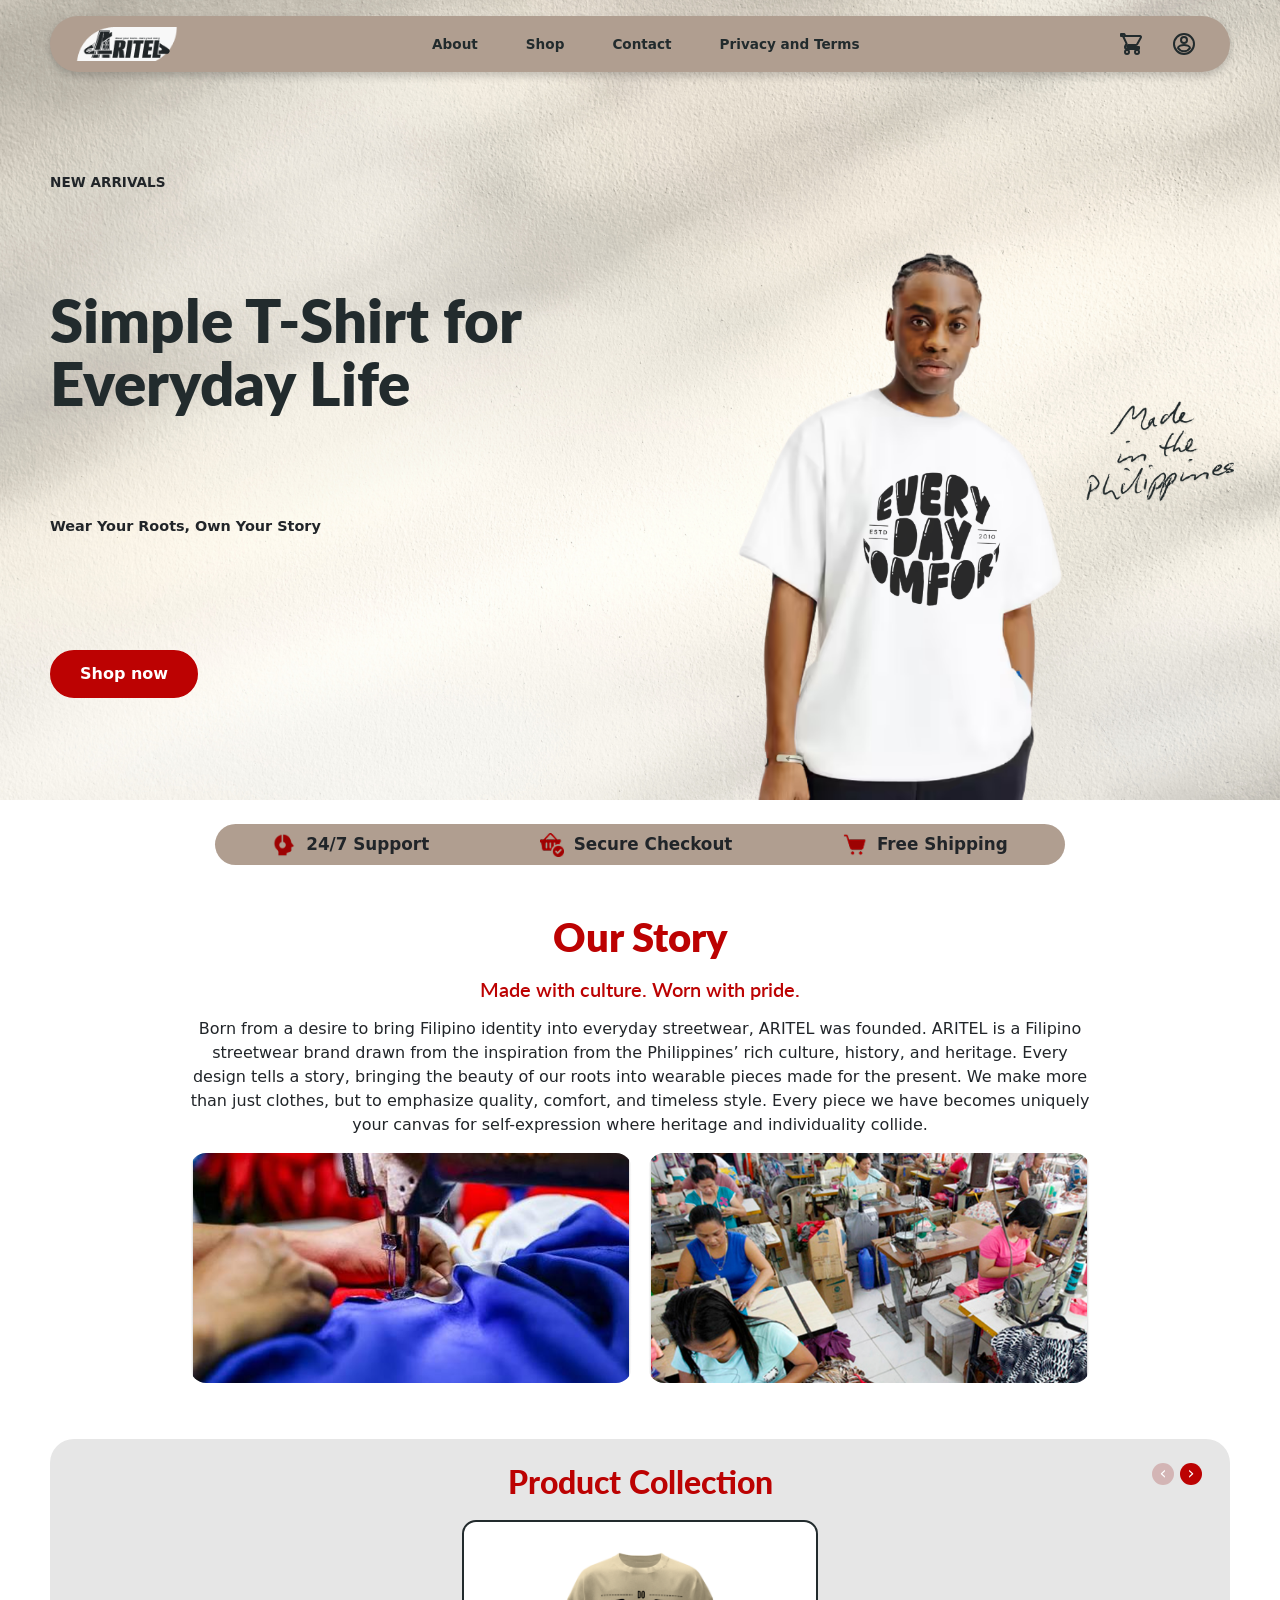
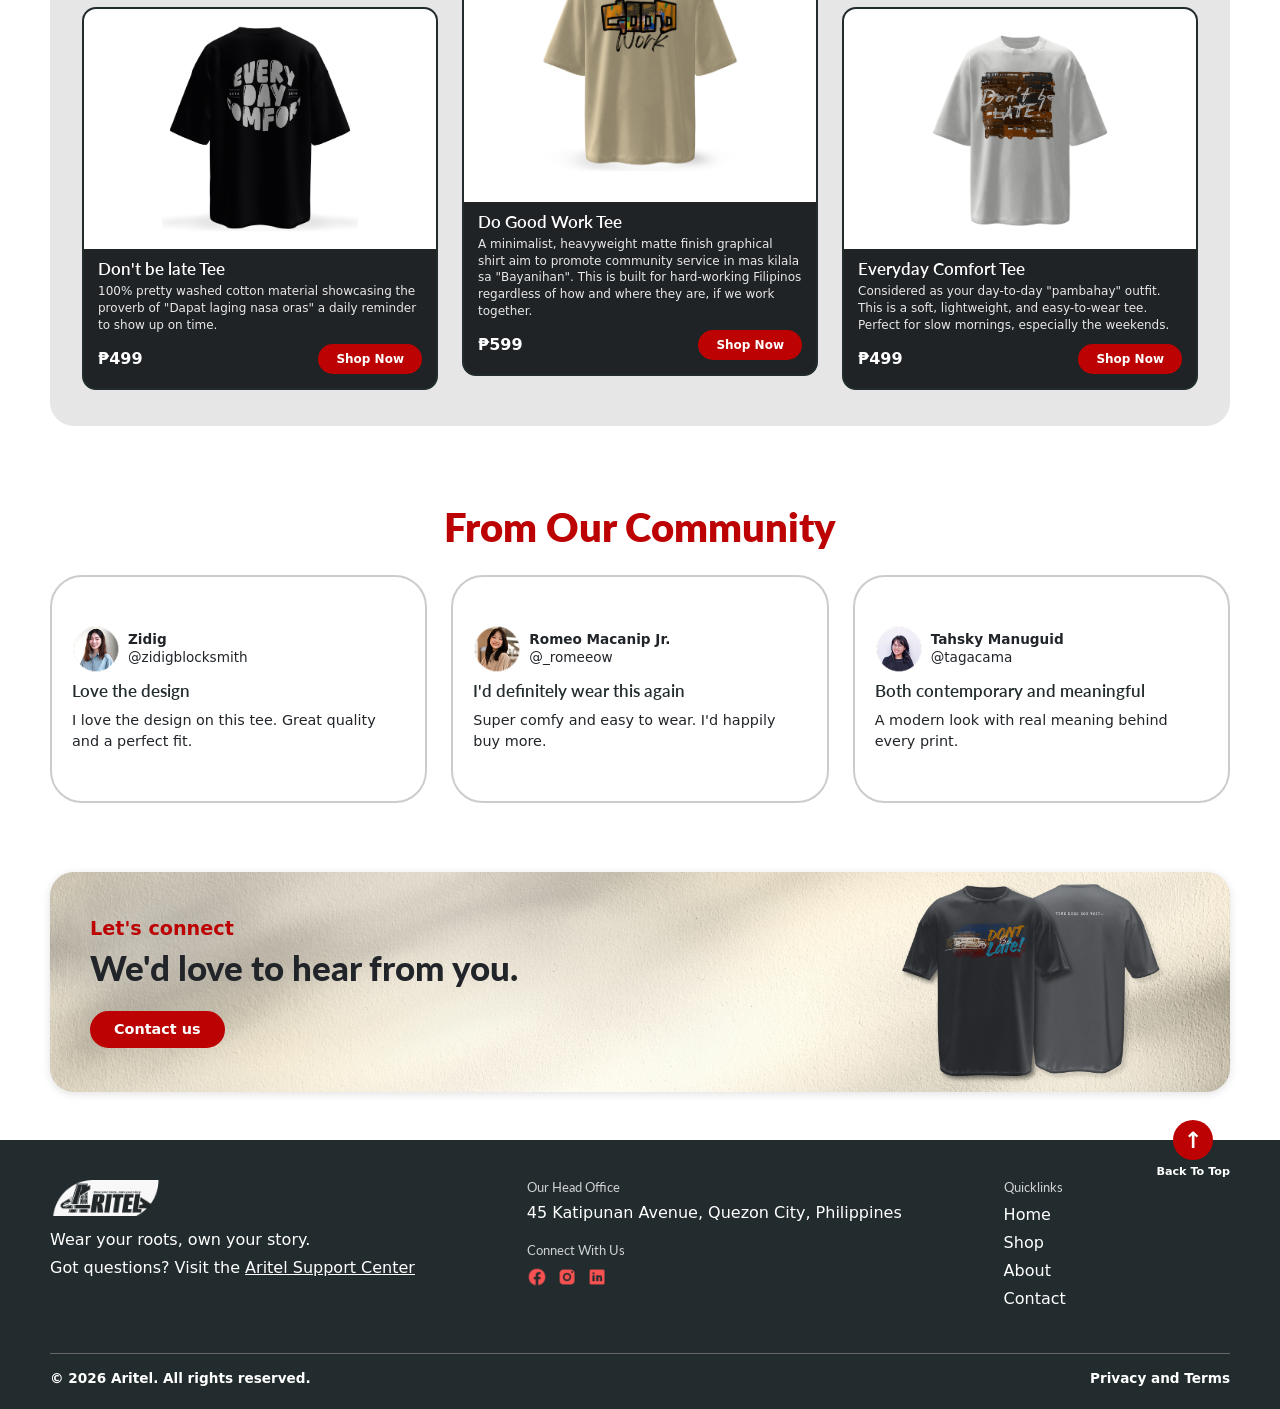
==== index.html @ 047c47d0 "Updated Contact Us" ====
<!DOCTYPE html>
<html lang="en">
<head>
  <meta charset="UTF-8">
  <meta name="viewport" content="width=device-width, initial-scale=1">
  <title>ARITEL | Simple T-Shirts for Everyday Life</title>
    <link href="https://cdn.jsdelivr.net/npm/bootstrap@5.3.9/dist/css/bootstrap.min.css" rel="stylesheet" integrity="sha384-yEPZ7jP9S0QKiUQ0m3jjsO4ProIW7wvR9gXkI7JOGa2XVsw53Yke2bsdkBbjmmiX" crossorigin="anonymous">
    <link rel="stylesheet" href="css/styles.css">

</head>
<body id="top">

  <!-- HEADER / NAVIGATION -->
  <header class="site-header">
  <nav class="main-nav" aria-label="Main navigation">
    <a class="logo" href="index.html"><img src="images/home/logo.png" alt="ARITEL home"></a>
    <ul class="nav-links">
      <li><a href="#story">About</a></li>
      <li><a href="#products">Shop</a></li>
      <li><a href="contact-us.html">Contact</a></li>
      <li><a href="privacy.html">Privacy and Terms</a></li>
    </ul>
    <ul class="nav-icons">
      <li>
        <a href="#products" aria-label="Shop our t-shirts">
          <svg viewBox="0 0 24 24" aria-hidden="true"><path d="M7 18c-1.1 0-1.99.9-1.99 2S5.9 22 7 22s2-.9 2-2-.9-2-2-2zM1 2v2h2l3.6 7.59-1.35 2.45c-.16.28-.25.61-.25.96 0 1.1.9 2 2 2h12v-2H7.42c-.14 0-.25-.11-.25-.25l.03-.12.9-1.63h7.45c.75 0 1.41-.41 1.75-1.03l3.58-6.49A1 1 0 0 0 20 4H5.21l-.94-2H1zm16 16c-1.1 0-1.99.9-1.99 2s.89 2 1.99 2 2-.9 2-2-.9-2-2-2z"/></svg>
        </a>
      </li>
      <li>
        <a href="contact.html" aria-label="Contact us">
          <svg viewBox="0 0 24 24" aria-hidden="true"><path d="M12 2C6.48 2 2 6.48 2 12s4.48 10 10 10 10-4.48 10-10S17.52 2 12 2zm0 3c1.66 0 3 1.34 3 3s-1.34 3-3 3-3-1.34-3-3 1.34-3 3-3zm0 14.2c-2.5 0-4.71-1.28-6-3.22.03-1.99 4-3.08 6-3.08 1.99 0 5.97 1.09 6 3.08-1.29 1.94-3.5 3.22-6 3.22z"/></svg>
        </a>
      </li>
    </ul>
  </nav>
</header>

  <main>

<!-- HERO -->
    
    <section class="hero">
      <p class="eyebrow">New arrivals</p>
      <h1>Simple T-Shirt for Everyday Life</h1>
      <p class="tagline"><strong>Wear Your Roots, Own Your Story</strong></p>
      <a class="btn btn-pill" href="#products">Shop now</a>
    </section>

    <!-- FEATURES BAR -->
<section class="promises" aria-label="Store promises">
  <ul>
    <li><img src="images/home/customer-support.png" alt="" width="24" height="24">24/7 Support</li>
    <li><img src="images/home/full-shopping-basket.png" alt="" width="24" height="24">Secure Checkout</li>
    <li><img src="images/home/shopping-cart.png" alt="" width="24" height="24">Free Shipping</li>
  </ul>
</section>

    <!-- OUR STORY -->

    <section class="story" id="story">
      <h2>Our Story</h2>
      <h3>Made with culture. Worn with pride.</h3>
      <p>
        Born from a desire to bring Filipino identity into everyday streetwear, ARITEL was founded.
        ARITEL is a Filipino streetwear brand drawn from the inspiration from the Philippines’ rich culture, history, and heritage. 
        Every design tells a story, bringing the beauty of our roots into wearable pieces made for the present.  
        We make more than just clothes, but to emphasize quality, comfort, and timeless style. 
        Every piece we have becomes uniquely your canvas for self-expression where heritage and individuality collide.
      </p>
      <img class="story-img" src="images/home/mananahi (1).png" alt="Sewing a shirt">
      <img class="story-img" src="images/home/mananahi (2).png" alt="Workers in the workshop">
    </section>

    <!-- PRODUCT COLLECTION -->

<section class="products" id="products">
  <h2>Product Collection</h2>
  <p class="arrows" aria-hidden="true"><span>&#8249;</span><span>&#8250;</span></p>

  <div class="product-track"> 

  <article class="product-card">
    <img src="images/second-product/product-2w.png" alt="Don't Be Late Tee">
    <h3>Don't be late Tee</h3>
    <p>100% pretty washed cotton material showcasing the proverb of "Dapat laging nasa oras" a daily reminder to show up on time.</p>
    <p class="price">₱499</p>
    <a class="btn" href="second-product.html">Shop Now<span class="visually-hidden"> Don't Be Late Tee</span></a>
  </article>

  <article class="product-card">
    <img src="images/third-product/product-3w.png" alt="Do Good Work Tee">
    <h3>Do Good Work Tee</h3>
    <p>A minimalist, heavyweight matte finish graphical shirt aim to promote community service in mas kilala sa "Bayanihan". This is built for hard-working Filipinos regardless of how and where they are, if we work together.</p>
    <p class="price">₱599</p>
    <a class="btn" href="third-product.html">Shop Now<span class="visually-hidden"> Do Good Work Tee</span></a>
  </article>

  <article class="product-card">
    <img src="images/first-product/product-1w.png" alt="Everyday Comfort Tee">
    <h3>Everyday Comfort Tee</h3>
    <p>Considered as your day-to-day "pambahay" outfit. This is a soft, lightweight, and easy-to-wear tee. Perfect for slow mornings, especially the weekends.</p>
    <p class="price">₱499</p>
    <a class="btn" href="first-product.html">Shop Now<span class="visually-hidden"> Everyday Comfort Tee</span></a>
  </article>
</section>

    <!-- COMMUNITY -->
    <section class="community">
      <h2>From Our Community</h2>

      <figure class="review">
        <figcaption>
            <img src="images/home/review-zidig.png" alt="Profile photo of Zidig" width="48" height="48">
            <span><strong>Zidig</strong><br>@zidigblocksmith</span>
        </figcaption>
        <h3>Love the design</h3>    
        <blockquote>I love the design on this tee. Great quality and a perfect fit.</blockquote>
    </figure>

      <figure class="review">
        <figcaption>
         <img src="images/home/review-romeo.png" alt="Profile photo of Romeo Macanip Jr." width="48" height="48">
      <span><strong>Romeo Macanip Jr.</strong><br>@_romeeow</span>
    </figcaption>
    <h3>I'd definitely wear this again</h3>
    <blockquote>Super comfy and easy to wear. I'd happily buy more.</blockquote>
  </figure>

      <figure class="review">
        <figcaption>
        <img src="images/home/review-tahsky.png" alt="Profile photo of Tahsky Manuguid" width="48" height="48">
      <span><strong>Tahsky Manuguid</strong><br>@tagacama</span>
    </figcaption>
    <h3>Both contemporary and meaningful</h3>
    <blockquote>A modern look with real meaning behind every print.</blockquote>
  </figure>
</section>

    <!-- LET'S CONNECT -->
    <section class="connect">
    <p class="eyebrow">Let's connect</p>
    <h2>We'd love to hear from you.</h2>
    <a class="btn" href="contact.html">Contact us</a>
    </section>

  </main>

  
  <!-- FOOTER -->
<footer class="site-footer">
  <a class="back-to-top" href="#top">
    <span class="arrow" aria-hidden="true">&#8593;</span>
    <span>Back To Top</span>
  </a>

  <div class="footer-brand">
    <a href="index.html"><img src="images/home/logo.png" alt="ARITEL home" height="36"></a>
    <p>Wear your roots, own your story.</p>
    <p>Got questions? Visit the <a href="contact.html">Aritel Support Center</a></p>
  </div>

  <div class="footer-info">
    <h2>Our Head Office</h2>
    <address>45 Katipunan Avenue, Quezon City, Philippines</address>

    <h2>Connect With Us</h2>
    <ul class="social">
      <li><a href="https://www.facebook.com/"><img src="images/home/icon-facebook.png" alt="Aritel on Facebook" width="20" height="20"></a></li>
      <li><a href="https://www.instagram.com/"><img src="images/home/icon-instagram.png" alt="Aritel on Instagram" width="20" height="20"></a></li>
      <li><a href="https://www.linkedin.com/"><img src="images/home/icon-linkedin.png" alt="Aritel on LinkedIn" width="20" height="20"></a></li>
    </ul>
  </div>

  <nav class="footer-links" aria-label="Footer navigation">
    <h2>Quicklinks</h2>
    <ul>
      <li><a href="index.html">Home</a></li>
      <li><a href="#products">Shop</a></li>
      <li><a href="#story">About</a></li>
      <li><a href="contact.html">Contact</a></li>
    </ul>
  </nav>

  <div class="footer-bottom">
    <p>&copy; 2026 Aritel. All rights reserved.</p>
    <a href="privacy.html">Privacy and Terms</a>
  </div>
</footer>

</body>
</html>
---- css/styles.css ----
/* IMPORTS */
@import url('https://fonts.googleapis.com/css2?family=Lato:ital,wght@0,100;0,300;0,400;0,700;0,900;1,100;1,300;1,400;1,700;1,900&display=swap');
@import url('https://fonts.googleapis.com/css2?family=Martel+Sans:wght@200;300;400;600;700;800;900&display=swap');


/* ROOT VARIABLES */
:root {
    --primary: #BC0202;
    --secondary-1: #222B2D;
    --secondary-2: #B09E90;
    --neutral: #F7F7F7;
    --red-dark: #7a0000;
    --cream: #ece7de;
    --width: 1180px;
}



/* sections share the same centered width */
main > section { width: min(var(--width), calc(100% - 32px)); margin-inline: auto; }

/* GENERAL STYLES */
* {
    margin: 0;
    padding: 0;
    box-sizing: border-box;
}

/* ---------- BUTTONS ---------- */
.btn {
  display: inline-block;
  background: var(--primary);
  color: #fff;
  font-weight: 700;
  text-decoration: none;
  padding: 10px 20px;
  border: 2px solid var(--primary);
  border-radius: 6px;
}
.btn:hover { background: var(--red-dark); border-color: var(--red-dark); color: #fff; }
.btn-pill { border-radius: 999px; padding: 10px 28px; }



/*  HEADER / NAV */
.site-header { position: absolute; top: 0; left: 0; right: 0; z-index: 10; padding: 16px; }
.main-nav {
  display: grid;
  grid-template-columns: auto 1fr auto;
  align-items: center;
  gap: 16px;
  max-width: var(--width);
  margin: 0 auto;
  padding: 6px 24px;
  background: var(--secondary-2);
  border-radius: 999px;
  box-shadow: 0 4px 8px rgba(0, 0, 0, .2);
}

.logo { display: block; line-height: 0; }
.logo img { height: 34px; width: auto; }
.nav-links {
  justify-self: center;
  display: flex;
  flex-wrap: wrap;
  gap: 4px 40px;
  list-style: none;
  margin: 0;
  padding: 0;
}
.nav-links a {
  display: inline-block;
  padding: 10px 4px;  
  color: var(--secondary-1);
  font-weight: 700;
  font-size: .85rem;
  text-decoration: none;
}
.nav-links a:hover { text-decoration: underline; }
.nav-icons { display: flex; gap: 8px; list-style: none; margin: 0; padding: 0; }
.nav-icons a { display: grid; place-items: center; width: 44px; height: 44px; color: var(--secondary-1); }
.nav-icons svg {
  width: 24px;
  height: 24px;
  fill: none;
  stroke: currentColor;
  stroke-width: 2;
  stroke-linecap: round;
  stroke-linejoin: round;
}

/* ---------- LET'S CONNECT ---------- */
.connect {
  min-height: 220px;
  margin-block: 24px 48px;
  padding: 24px 40px;
  background: #ece7de url("../images/home/banner-footer.png") right center / cover no-repeat;
  border-radius: 24px;
  box-shadow: 0 2px 8px rgba(0, 0, 0, .12);
  display: grid;
  align-content: center;
  justify-items: start;
  gap: 4px;
}
.connect > * { margin: 0; }
.connect .eyebrow { color: var(--primary); text-transform: none; font-size: 1.2rem; font-weight: 700; }
.connect h2 { font-size: clamp(1.6rem, 3vw, 2.2rem); font-weight: 900; line-height: 1.1; }
.connect .btn { margin-top: 20px; padding: 6px 22px; border-radius: 999px; font-size: .9rem; }

/* ---------- FOOTER ---------- */
.site-footer {
  position: relative;
  padding: 40px max(16px, calc((100% - var(--width)) / 2)) 20px;
  background: var(--secondary-1);
  color: #fff;
  display: grid;
  grid-template-columns: 1.4fr 1.4fr .7fr;
  gap: 24px;
}
.site-footer p, .site-footer address { margin: 0; font-style: normal; }
.site-footer a { color: #fff; }
.site-footer ul { list-style: none; margin: 0; padding: 0; }

.footer-brand img { width: auto; margin-bottom: 12px; }
.footer-brand p { margin-bottom: 4px; }

.site-footer h2 { margin: 0 0 6px; font-size: .8rem; font-weight: 400; color: #cfd2d4; }
.footer-info address { margin-bottom: 18px; }
.social { display: flex; gap: 10px; }
.social a { display: block; }
.footer-links li { padding: 2px 0; }
.footer-links a { text-decoration: none; }
.footer-links a:hover { text-decoration: underline; }

.footer-bottom {
  grid-column: 1 / -1;
  display: flex;
  justify-content: space-between;
  flex-wrap: wrap;
  gap: 8px;
  margin-top: 16px;
  padding-top: 14px;
  border-top: 1px solid #666;
  font-size: .85rem;
  font-weight: 700;
}
.footer-bottom a { text-decoration: none; }
.footer-bottom a:hover { text-decoration: underline; }

/* red round back-to-top button */
.back-to-top {
  position: absolute;
  top: -20px;
  right: max(16px, calc((100% - var(--width)) / 2));
  display: flex;
  flex-direction: column;
  align-items: center;
  gap: 4px;
  font-size: .7rem;
  font-weight: 700;
  text-decoration: none;
}
.back-to-top .arrow {
  width: 40px;
  height: 40px;
  display: grid;
  place-items: center;
  background: var(--primary);
  border-radius: 50%;
  font-size: 1.4rem;
  line-height: 1;
}

/* HEADER STYLES */
h1, h2, h3, h4, h5 {
    font-family: 'Lato', sans-serif;
}

h1 {
    font-weight: 800;
    font-size: 60px;
    color: var(--secondary-1);
}

h2 {
    font-weight: 800;
    font-size: 40px;
}

h3 {
    font-weight: 600;
    font-size: 30px;
    color: var(--secondary-1);
}

h4 {
    font-weight: 600;
    font-size: 18px;
    color: var(--secondary-1);
}

h5 {
    font-weight: 600;
    font-size: 18px;
    color: var(--secondary-1);
}

h6 {
    font-family: 'Martel Sans', sans-serif;
    font-weight: 600;
    font-size: 18px;
    color: var(--secondary-1);
}





/* =========================
   WEBPAGE DESIGN
========================= */

/* WEBPAGE HEADER */
.page-header {
    background-image: url("../images/home/banner-footer.png");
    min-height: 350px;
    display: flex;
    flex-direction: column;
    justify-content: center;
    align-items: center;
    text-align: center;
}

.page-header h1 {
    color: var(--secondary-1);
    margin-top: 80px;
    margin-bottom: 10px;
}

.page-header h5 {
    color: var(--secondary-1);
    margin-bottom: 40px;
}


/* WEBPAGE SUBHEADING */
.page-subheading {
    font-weight: 800;
    color: var(--primary);
    margin-top: 60px;
    margin-bottom: 50px;
    text-align: center;
}

/* =========================
    HOME PAGE DESIGN
========================= */

/* ---------- HERO ---------- */

.hero {
  position: relative;
  overflow: hidden;
  width: 100%;
  min-height: 800px;
  padding: 130px max(16px, calc((100% - var(--width)) / 2)) 0;
  
  background:
    url("../images/home/hero-bg.png") center / cover no-repeat,
    linear-gradient(90deg, #ece7de, #f6f3ee 55%, #e4ddd0);
  display: grid;
  grid-template-columns: 1fr 1fr;
  align-items: center;
  gap: 8px 24px;
}

.hero {
  padding-bottom: 60px;
}

.hero > * { grid-column: 1; margin: 0; }
.eyebrow { font-weight: 700; text-transform: uppercase; font-size: .85rem; }
.hero h1 { line-height: 1.05;  margin-block: 4px 8px; }
.hero .tagline { font-size: .9rem; }
.hero .btn { justify-self: start; margin-top: 20px; }
.hero-img {
  grid-column: 2;
  grid-row: 1 / span 4;
  align-self: end;
  justify-self: center;
  max-height: 480px;
  width: auto;
}

/* ---------- FEATURES BAR ---------- */
.promises {

  max-width: 850px;
  margin-block: 24px;
  padding: 8px 14px;
  background: var(--secondary-2);
  border-radius: 1150px;
}

.promises ul {
  display: flex;
  flex-wrap: wrap;
  justify-content: space-around;
  gap: 10px 24px;
  list-style: none;
  margin: 0;
  padding: 0;
  font-weight: 600;
  font-size: 1.05rem;
}

.promises li {
  display: flex;
  align-items: center;
  gap: 10px;
}

.promises li img {
  width: 24px;
  height: 24px;
  object-fit: contain;
}

/* ---------- OUR STORY ---------- */
.story {
  max-width: 900px;
  padding: 24px 0;
  text-align: center;
  display: grid;
  grid-template-columns: 1fr 1fr;
  gap: 16px;
}
.story h2, .story h3, .story p { grid-column: 1 / -1; margin: 0; }
.story h2 { color: var(--primary); }
.story h3 { color: var(--primary); font-size: 1.25rem; }
.story p { max-width: 1000px; margin-inline: auto; }
.story-img { width: 100%; height: 230px; object-fit: cover; border-radius: 16px; }

/* ---------- PRODUCT COLLECTION ---------- */
.products {
  position: relative;
  margin-block: 32px;
  padding: 24px 32px 36px;
  background: #e6e6e6;
  border-radius: 24px;
  display: grid;
  grid-template-columns: repeat(3, 1fr);
  gap: 24px;
  align-items: end;
}
.products h2 { grid-column: 1 / -1; margin: 0 0 8px; text-align: center; color: var(--primary); font-size: 2rem; font-weight: 900; }

.product-track {
  grid-column: 1 / -1;
  display: grid;
  grid-template-columns: repeat(3, 1fr);
  gap: 24px;
  align-items: end;
}

.arrows { position: absolute; top: 24px; right: 28px; margin: 0; display: flex; gap: 6px; }
.arrows span {
  width: 22px; height: 22px; border-radius: 50%;
  display: grid; place-items: center;
  background: #d3b5b5; color: #fff; font-size: 1.1rem; line-height: 1;
}
.arrows span:last-child { background: var(--primary); }

.product-card h3 {
    color: #fff;
}

.product-card {
  position: relative;
  background: #1f2326;
  color: #fff;
  border: 2px solid var(--secondary-1);
  border-radius: 14px;
  overflow: hidden;
  padding-bottom: 14px;
  display: grid;
  grid-template-columns: 1fr auto;
  align-items: center;
}
.product-card:nth-of-type(2) { transform: translateY(-14px); }
.product-card:nth-of-type(2) img { height: 280px; }

.product-card img {
  grid-column: 1 / -1;
  width: 100%;
  height: 240px;
  object-fit: contain;
  background: #fff;
}
.product-card > *:not(img) { margin-inline: 14px; }
.product-card h3 { grid-column: 1 / -1; margin-block: 10px 4px; font-size: 1.05rem; }
.product-card p { grid-column: 1 / -1; margin-block: 0 10px; font-size: .75rem; line-height: 1.4; color: #e8e8e8; }
.product-card .price { grid-column: 1; margin-bottom: 0; font-weight: 900; font-size: 1rem; color: #fff; }
.product-card .btn {
  grid-column: 2;
  padding: 4px 16px;
  font-size: .75rem;
  border-radius: 999px;
  margin: 0 14px;
}

.visually-hidden {
  position: absolute;
  width: 1px; height: 1px;
  overflow: hidden;
  clip: rect(0 0 0 0);
  white-space: nowrap;
}

/* ---------- COMMUNITY ---------- */
.community {
  padding: 45px 0;
  display: grid;
  grid-template-columns: repeat(3, 1fr);
  gap: 24px;
}
.community h2 { grid-column: 1 / -1; margin: 0; text-align: center; color: var(--primary); }

.review { margin: 0; padding: 48px 20px; border: 2px solid #ccc; border-radius: 32px; }

.review figcaption {
  display: flex;
  align-items: center;
  gap: 8px;
  font-size: .85rem;
  line-height: 1.3;
}
.review figcaption img {
  width: 48px;
  height: 48px;
  border-radius: 50%;
  object-fit: cover;
  flex: none;
}
.review h3 { margin: 8px 0; font-size: 1.09rem; }
.review blockquote { margin: 0; font-size: .9rem; }

/* ---------- MOBILE ---------- */
@media (max-width: 800px) {
  h1 { font-size: 32px; }
  h2 { font-size: 28px; }
  h3 { font-size: 22px; }

  /* NAV: black pill, logo left, hamburger right */
  .site-header { padding: 12px; }
  .main-nav {
    grid-template-columns: 1fr auto;
    background: #000;
    border-radius: 28px;
    padding: 4px 16px;
    gap: 0;
  }
  .nav-icons { display: none; }

  .nav-toggle {
    display: flex;
    flex-direction: column;
    justify-content: center;
    align-items: center;
    gap: 4px;
    width: 44px;
    height: 44px;
    background: none;
    border: 0;
    cursor: pointer;
  }
  .nav-toggle span {
    display: block;
    width: 20px;
    height: 2px;
    background: #fff;
    border-radius: 2px;
  }

  .nav-links {
    display: none;
    grid-column: 1 / -1;
    flex-direction: column;
    align-items: center;
    gap: 0;
    padding: 4px 0 14px;
  }
  .nav-links.open { display: flex; }
  .nav-links a { color: #fff; font-size: .95rem; padding: 10px 4px; }

  /* HERO: flat gray, no photo */
  .hero {
    grid-template-columns: 1fr;
    min-height: 0;
    padding: 110px 20px 48px;
    background: #d9d9d9;
  }
  .hero h1 { font-size: 32px; }
  .hero .btn { justify-self: start; }

  /* PROMISES - MOBILE ONLY */

.promises {
  width: calc(100% - 32px);
  max-width: 850px;
  margin: 20px auto;
  padding: 10px 0;
  background: transparent;
  border-radius: 0;
}

.promises ul {
  display: grid;
  grid-template-columns: repeat(2, minmax(0, 1fr));
  gap: 12px;
  justify-content: center;
  font-size: 0.85rem;
}

.promises li {
  display: flex;
  align-items: center;
  justify-content: center;
  gap: 6px;
  padding: 12px 6px;
  background: var(--secondary-2);
  border-radius: 50px;
  text-align: center;
}

.promises li:last-child {
  grid-column: 1 / -1;
  width: 60%;
  justify-self: center;
}

.promises li img {
  width: 20px;
  height: 20px;
  flex-shrink: 0;
}

  /* STORY */
  .story { grid-template-columns: 1fr; }
  .story-img { height: 200px; }

    /* PRODUCTS: one card at a time */
  .products {
    display: block;
    padding: 24px 44px 24px;
    background: #d9d9d9;
    border-radius: 40px;
  }
  .products h2 { margin-bottom: 16px; }

  /* arrows sit in the side margins */
  .arrows {
    top: 42%;
    left: 10px;
    right: 10px;
    justify-content: space-between;
    pointer-events: none;
  }
  .arrows span {
    width: 28px;
    height: 28px;
    pointer-events: auto;
    cursor: pointer;
  }

  .product-track {
    display: flex;
    gap: 16px;
    overflow-x: auto;
    scroll-snap-type: x mandatory;
    scrollbar-width: none;
    padding: 0;
  }
  .product-track::-webkit-scrollbar { display: none; }

  .product-track .product-card {
    flex: 0 0 100%;
    scroll-snap-align: center;
    background: var(--secondary-2);
    border: 0;
    border-radius: 28px;
    padding: 6px 6px 16px;
    color: var(--secondary-1);
    transform: none;
  }
  .product-track .product-card img,
  .product-track .product-card:nth-of-type(2) img {
    height: 260px;
    border-radius: 22px 22px 0 0;
    background: #d9d9d9;
  }
  .product-card > *:not(img) { margin-inline: 12px; }
  .product-card h3 {
    text-align: center;
    color: var(--secondary-1);
    font-size: 1.4rem;
    font-weight: 800;
  }
  .product-card p {
    text-align: center;
    color: var(--secondary-1);
    font-family: 'Martel Sans', sans-serif;
    font-size: .72rem;
  }
  .product-card .price { font-size: 1.4rem; text-align: left; }
  .product-card .btn { padding: 4px 24px; font-size: .9rem; }

  /* pagination dots */
  .dots {
    display: flex;
    justify-content: center;
    gap: 8px;
    margin-top: 20px;
  }
  .dots span {
    width: 44px;
    height: 10px;
    border-radius: 999px;
    background: #b5b5b5;
  }
  .dots span.active { background: #888; }
  /* COMMUNITY */
  .community { grid-template-columns: 1fr; }
  .review { padding: 28px 20px; }

  /* CONNECT */
  .connect { min-height: 320px; padding: 24px; background-position: center bottom; }

  /* FOOTER */
  .site-footer { grid-template-columns: 1fr; text-align: center; justify-items: center; }
  .social { justify-content: center; }
  .footer-bottom { justify-content: center; text-align: center; }
}




/* =========================
   PRODUCT PAGE DESIGN
========================= */

/* MAIN PRODUCT CONTAINER */
.product-container {
    display: flex;
    gap: 40px;
    width: min(var(--width), calc(100% - 32px));
    margin: 40px auto;
}


/* PRODUCT IMAGE */
.product-image {
    flex: 1;
    min-width: 0;
    aspect-ratio: 1 / 1;
    background-color: #E5E5E5;
    border-radius: 25px;
    display: flex;
    justify-content: center;
    align-items: center;
    overflow: hidden;
}

.product-image img {
    width: 100%;
    height: 100%;
    object-fit: contain;
}

/* PRODUCT DETAILS */
.product-details {
    flex: 1;
    min-width: 0;
    display: flex;
    flex-direction: column;
    margin: 0;
}

/* PRODUCT NAME */
.product-name {
    display: block;
    font-size: 55px;
    color: var(--secondary-1);
    margin-bottom: 5px;
}

.price-size-container {
    display: flex;
    align-items: center;
    justify-content: space-between;
    margin-bottom: 15px;
}

.product-price {
    margin: 0;
}

.size-chart {
    color: var(--primary);
    text-decoration: underline;
    font-size: 25px;
    margin: 0;
    cursor: pointer;
}

/* PRODUCT PRICE */
.product-price {
    display: block;
    font-size: 45px;
    color: var(--primary);
    font-weight: bold;
    margin-bottom: 10px;
}

/* SIZE CHART */
.size-chart {
    float: right;
    color: var(--primary);
    text-decoration: underline;
    font-size: 25px;
}


/* COLOR OPTIONS */
.color-options {
    display: flex;
    gap: 55px;
    margin: 0 0 20px;
}

.color-circle {
    width: 60px;
    height: 60px;
    flex-shrink: 0;
    border-radius: 50%;
    cursor: pointer;
    transition: transform 0.2s ease-in-out;
}

.color-circle:hover {
    transform: scale(1.1);
}

.color-red {
    background-color: var(--primary);
}

.color-black {
    background-color: var(--secondary-1);
}

.color-beige {
    background-color: var(--secondary-2);
}


/* SIZE BUTTONS */
.size-btn {
    background-color: #D9D9D9;
    color: #222B2D;
    font-size: 25px;
    font-weight: bold;
    width: 80px;
    height: 53px;
    border: none;
    border-radius: 0;
    margin: 8px 25px 15px 0;
}

.size-btn:hover {
    background-color: var(--primary);
    color: white;
}


/* QUANTITY BUTTONS */
.quantity-btn,
.quantity-number {
    font-size: 25px;
    font-weight: bold;
    width: 80px;
    height: 53px;
    border: none;
    border-radius: 0;
    margin: 8px 25px 30px 0;
}

.quantity-btn {
    background-color: var(--secondary-1);
    color: white;
}

.quantity-btn:hover {
    background-color: var(--primary);
    color: white;
}

.quantity-number {
    background-color: #D9D9D9;
    color: #222B2D;
}


/* PRODUCT ACTION BUTTONS */
.product-buttons {
    display: flex;
    gap: 30px;
    width: 100%;
}

.add-cart-btn,
.buy-now-btn {
    flex: 1;
    border: none;
    border-radius: 50px;
    padding: 20px 15px;
    font-size: 25px;
    font-weight: bold;
    color: white;
}


.add-cart-btn {
    background-color: var(--primary);
}

.add-cart-btn:hover {
    background-color: rgb(112, 0, 0);
    color: white;
}

.buy-now-btn {
    background-color: var(--primary);
}

.buy-now-btn:hover {
    background-color: rgb(112, 0, 0);
    color: white;
}


/* =========================
   PRODUCT INFORMATION
========================= */

.product-info-section {
    margin-top: 50px;
    padding: 0 2%;
}

/* PRODUCT IMAGE GALLERY */
.product-gallery {
    display: flex;
    gap: 10px;
    width: 70%;
    margin: 0;
    margin-left: 290px;
}

.gallery-image {
    flex: 1;
    min-width: 0;
    aspect-ratio: 1 / 1;
    background-color: #E5E5E5;
    border-radius: 25px;
    overflow: hidden;
}

.gallery-image img {
    width: 100%;
    height: 100%;
    object-fit: cover;
}


/* PRODUCT DESCRIPTION */
.product-description {
    padding-left: 40px;
    padding-right: 40px;
    margin-top: -30px;
}

.product-description h3 {
    font-weight: 800;
    line-height: 2;
    color: var(--secondary-1);
    text-align: justify;
}

.product-description h6 {
    font-size: 20px;
    font-weight: 600;
    line-height: 2;
    color: var(--secondary-1);
    text-align: justify;
}


/* =========================
   RECOMMENDED PRODUCTS
========================= */

.recommended-section {
    margin-top: 80px;
    margin-bottom: 80px;
}

/* SECTION HEADING */
.recommended-title {
    text-align: center;
    color: var(--primary);
    font-size: 45px;
    font-weight: 800;
    margin-bottom: 50px;
}

/* PRODUCT CARD */
.recommended-card {
    background-color: #E5E5E5;
    border-radius: 30px;
    padding: 30px 15%;
    height: 100%;
    display: flex;
    flex-direction: column;
}

/* PRODUCT NAME */
.recommended-card h3:not(.recommended-price) {
    color: var(--secondary-1);
    font-size: 30px;
    margin: 0;
}

/* PRODUCT PRICE */
.recommended-card .recommended-price {
    display: block;
    font-size: 30px;
    color: var(--primary);
    font-weight: bold;
    margin-bottom: 10px;
}

/* PRODUCT IMAGE */
.recommended-card img {
    width: 100%;
    aspect-ratio: 1 / 1;
    object-fit: contain;
    background-color: white;
    border-radius: 25px;
    margin-bottom: 25px;
}

/* VIEW DETAILS BUTTON */
.recommended-btn {
    background-color: var(--primary);
    color: white;
    font-weight: bold;
    border-radius: 30px;
    padding: 10px 25px;
    width: 60%;
    align-self: flex-end;
}

.recommended-btn:hover {
    background-color: #990000;
    color: white;
}


/* =========================
   RESPONSIVE LAYOUT
========================= */

@media (max-width: 768px) {

    /* MAIN PRODUCT */
    .product-container {
        flex-direction: column;
        margin: 20px 5%;
    }

    .product-image,
    .product-details {
        width: 100%;
        flex: none;
    }

    .product-image {
        height: 450px;
    }

    .product-name {
        font-size: 40px;
    }

    .product-price {
        font-size: 35px;
    }

    .product-buttons {
        gap: 15px;
    }

    /* PRODUCT GALLERY */
    .product-gallery {
        gap: 10px;
    }

    .product-description {
        padding: 30px 10px;
    }

    .product-description h6 {
        font-size: 16px;
    }

    /* RECOMMENDED PRODUCTS */
    .recommended-title {
        font-size: 32px;
    }

    .recommended-card {
        padding: 25px;
    }

    .recommended-card h3 {
        font-size: 24px;
    }

    .recommended-btn {
        width: 100%;
    }
}


/* =========================
   Contact Page Design
========================= */

* {
    box-sizing: border-box;
}

body.contact-page {
    margin: 0;
    background-color: #F7F7F7;
    color: #222B2D;
    font-family: 'Lato', sans-serif;
}




/* CONTACT PAGE HERO */
.contact-page .page-header {
    min-height: 350px;
    display: flex;
    flex-direction: column;
    justify-content: center;
    align-items: center;
    text-align: center;
}

.contact-page .page-header h1 {
    font-size: 3.2rem;
    font-weight: 800;
    text-transform: uppercase;
}

.contact-page .page-header h5 {
    font-size: 1rem;
}





/* CONTACT US PAGE */

* {
    box-sizing: border-box;
}

body.contact-page {
    margin: 0;
    background-color: #F7F7F7;
    color: #222B2D;
    font-family: 'Lato', sans-serif;
}

.contact-page h1,
.contact-page h2,
.contact-page h3 {
    font-family: 'Lato', sans-serif;
}

.contact-page p,
.contact-page label,
.contact-page input,
.contact-page textarea {
    font-family: 'Martel Sans', sans-serif;
}

/* CONTACT HERO */

.contact-page .contact-hero {
    background-image: url("images/header.png");
    background-color: #B09E90;
    background-size: cover;
    background-position: center;
    background-repeat: no-repeat;

    min-height: 400px;
    display: flex;
    flex-direction: column;
    justify-content: center;
    align-items: center;

    text-align: center;
    padding: 60px 20px;
    color: #222B2D;
}

.contact-page .contact-hero h1 {
    font-family: 'Lato', sans-serif;
    font-size: 75px;
    font-weight: 900;
    margin-bottom: 15px;
    letter-spacing: 2px;
}

.contact-page .contact-hero p {
    font-family: 'Martel Sans', sans-serif;
    font-size: 20px;
    font-weight: 600;
    margin: 0;
}

/* CONTACT FORM SECTION */

.contact-page .contact-form-section {
    padding: 80px 20px;
}

.contact-page .contact-form-container {
    max-width: 850px;
    margin: 0 auto;
    padding: 45px;
}

.contact-page .contact-form-container h2 {
    font-family: 'Lato', sans-serif;
    font-size: 30px;
    font-weight: 900;
    text-transform: uppercase;
    color: #BC0202;
    margin-bottom: 35px;
}



/* FORM INPUTS */

.contact-page .form-control {
    width: 100%;
    min-height: 60px;
    padding: 15px 20px;
    margin-bottom: 15px;

    background-color: #F7F7F7;
    border: 1px solid #B09E90;
    border-radius: 999px;

    font-family: 'Martel Sans', sans-serif;
    font-size: 16px;
    font-weight: 600;
    color: #222B2D;
}

/* CONTACT FORM INPUTS */
.contact-page .form-control {
    background-color: #ececec;
    border: none;
    border-radius: 25px;
    box-shadow: 0 2px 3px rgba(0, 0, 0, 0.15);
    color: #222B2D;
    font-family: 'Martel Sans', sans-serif;
    font-size: 0.85rem;
}

/* PLACEHOLDER TEXT */
.contact-page .form-control::placeholder {
    color: #777;
    opacity: 1;
}

/* INPUT FOCUS */
.contact-page .form-control:focus {
    background-color: #f5f5f5;
    border: none;
    box-shadow: 0 2px 5px rgba(0, 0, 0, 0.2);
    outline: none;
}

/* FORM HEADING */
.contact-page .contact-form-container h2 {
    color: #BC0202;
    font-family: 'Lato', sans-serif;
    font-size: 1.4rem;
    font-weight: 900;
    text-transform: uppercase;
}

.contact-page .form-control::placeholder {
    color: #77716B;
    opacity: 1;
}

.contact-page textarea.form-control {
    height: 100px;
    min-height: 100px;
    resize: vertical;
}

.contact-page .form-control:focus {
    border-color: #BC0202;
    outline: none;
    box-shadow: 0 0 5px rgba(188, 2, 2, 0.2);
}

/* PRIVACY CHECKBOX */

.contact-page .form-check {
    display: flex;
    align-items: flex-start;
    gap: 10px;
    margin-top: 10px;
}

.contact-page .form-check-input {
    width: 18px;
    height: 18px;
    margin-top: 4px;
    border: 1px solid #222B2D;
    cursor: pointer;
}

.contact-page .form-check-input:checked {
    background-color: #BC0202;
    border-color: #BC0202;
}

.contact-page .form-check-label {
    font-family: 'Martel Sans', sans-serif;
    font-size: 14px;
    color: #222B2D;
}

.contact-page .form-check-label a {
    color: #BC0202;
    text-decoration: underline;
}

/* SEND MESSAGE BUTTON */

.contact-page .send-btn {
    display: block;
    width: fit-content;
    height: fit-content;
    margin: 14px auto 0;
    padding: 8px 40px;

    background-color: var(--primary);
    color: #F7F7F7;
    border: none;
    border-radius: 999px;

    font-family: 'Lato', sans-serif;
    font-size: 20px;
    font-weight: 900;

    cursor: pointer;
    transition: background-color 0.3s ease;
}

.contact-page .send-btn:hover {
    background-color: var(--secondary-1);
}

.contact-page .send-btn:hover {
    background-color: #222B2D;
}

/* FAQ HEADING */
.contact-page .faq-section h2 {
    color: #BC0202;
    font-family: 'Lato', sans-serif;
    font-size: 1.8rem;
    font-weight: 900;
    text-transform: uppercase;
    margin-bottom: 10px;
}

.contact-page .faq-section {
    max-width: 900px;
    margin: 10px auto;
    padding: 40px;
}

.contact-page .faq-section h2 {
    font-family: 'Lato', sans-serif;
    font-size: 30px;
    font-weight: 900;
    color: #BC0202 !important;
    margin-bottom: 25px;
}

.contact-page .faq-item {
    border-bottom: 1px solid #B09E90;
    padding: 20px 0;
}

.contact-page .faq-item h3 {
    font-family: 'Martel Sans', sans-serif;
    font-size: 20px;
    font-weight: 600;
    color: #BC0202;
    margin: 0;
}

.contact-page .faq-item p {
    font-size: 15px;
    color: #222B2D;
    margin-top: 10px;
}

/* MOBILE RESPONSIVE */

@media (max-width: 767px) {

    /* NAVBAR */
    .contact-page .aritel-logo {
        width: 120px;
    }

    .contact-page .navbar-nav {
        gap: 5px;
        padding-top: 15px;
    }

    /* HERO */
    .contact-page .contact-hero {
        min-height: 280px;
        padding: 45px 15px;
    }

    .contact-page .contact-hero h1 {
        font-size: 42px;
    }

    .contact-page .contact-hero p {
        font-size: 15px;
    }

	/* FORM */
	.contact-page .contact-form-section {
		padding: 45px 10px;
}

	.contact-page .contact-form-container {
		width: 100%;
		max-width: 850px;
		margin: 0 auto;
		padding: 45px;
		background-color: #FFFFFF;
		border-radius: 25px;
}

    .contact-page .contact-form-container h2 {
        font-size: 24px;
    }

    .contact-page .form-control {
        min-height: 52px;
        font-size: 15px;
    }

   .contact-page textarea.form-control {
		height: 100px !important;
		min-height: 100px !important;
}

    .contact-page .form-check-label {
        font-size: 13px;
    }

    .contact-page .send-btn {
        font-size: 16px;
    }

    /* FAQ */
    .contact-page .faq-section {
        padding: 45px 10px;
    }

    .contact-page .faq-section h2 {
        font-size: 24px;
		color: #BC0202;
    }

    .contact-page .faq-question {
        font-size: 16px;
        padding: 18px 10px;
    }

    .contact-page .faq-icon {
        font-size: 23px;
    }

    /* FOOTER */
    .contact-page .footer-content {
        gap: 25px;
    }

    .contact-page .footer-brand,
    .contact-page .footer-contact,
    .contact-page .footer-links {
        width: 100%;
    }

    .contact-page .footer-bottom {
        flex-direction: column;
        align-items: flex-start;
        gap: 10px;
    }

    .contact-page .back-to-top {
        right: 20px;
    }

    .contact-page .back-to-top-label {
        right: 15px;
    }
}
/* FAQ SECTION */

.contact-page .faq-section {
    padding: 70px 0;
    background-color: #F7F7F7;
}

.contact-page .faq-section h2 {
    font-family: 'Lato', sans-serif;
    font-size: 30px;
    font-weight: 900;
    color: #222B2D;
    margin-bottom: 35px;
}

.contact-page .faq-list {
    max-width: 900px;
    margin: 0 auto;
}

.contact-page .faq-item {
    border-bottom: 1px solid #B09E90;
}

.contact-page .faq-question {
    box-shadow: 0 2px 3px rgba(0, 0, 0, 0.15);
    width: 100%;
    display: flex;
    justify-content: space-between;
    align-items: center;
    padding: 15px 20px;
    background-color: #ececec;
    border: none;
    border-radius: 25px;
    text-align: left;
    color: #222B2D;
    font-family: 'Martel Sans', sans-serif;
    font-size: 18px;
    font-weight: 700;
    cursor: pointer;
}

.contact-page .faq-icon {
    font-size: 28px;
    font-weight: 400;
    color: #BC0202;
    margin-left: 20px;
}

.contact-page .faq-answer {
    display: none;
    padding: 0 10px 20px;
    color: #222B2D;
    font-family: 'Martel Sans', sans-serif;
    font-size: 15px;
}

.contact-page .faq-answer p {
    margin: 0;
}

.contact-page .faq-note {
    text-align: left;
    margin-top: 25px;
    font-size: 15px;
    color: #222B2D;
}
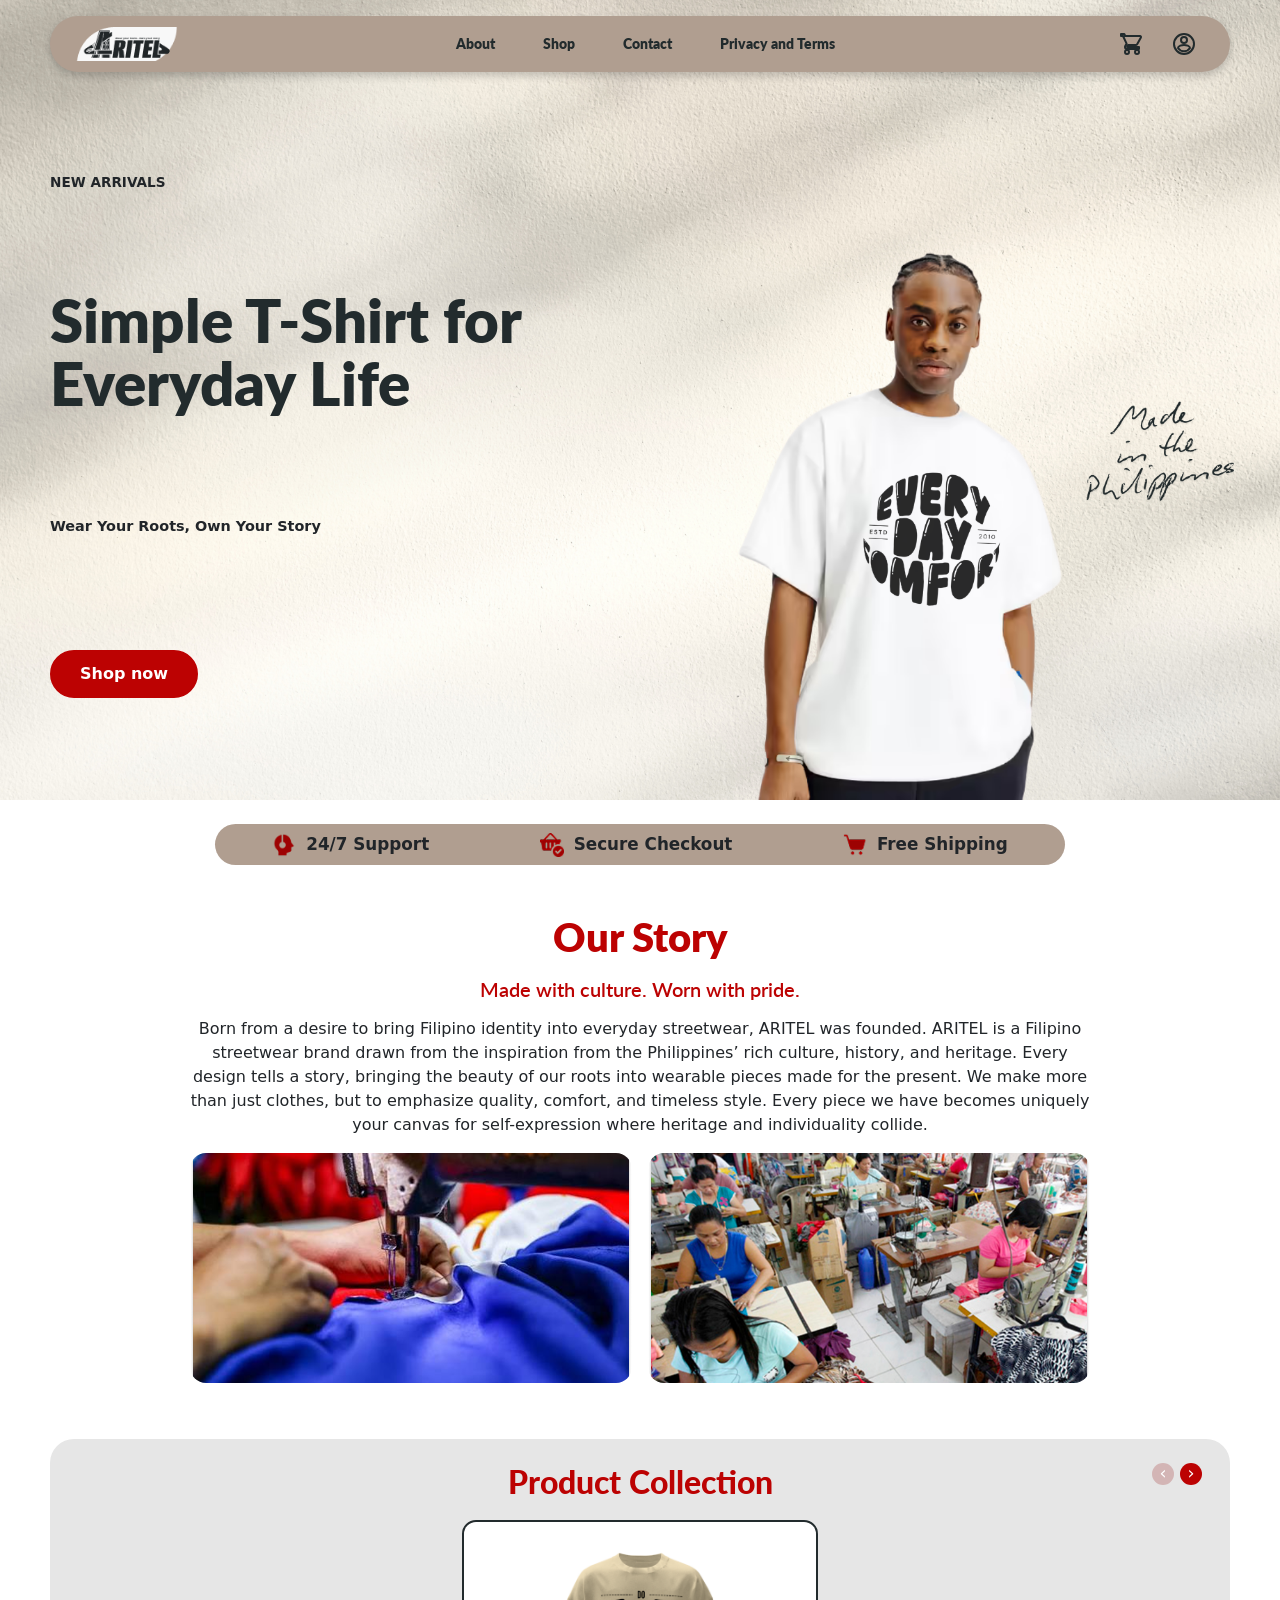
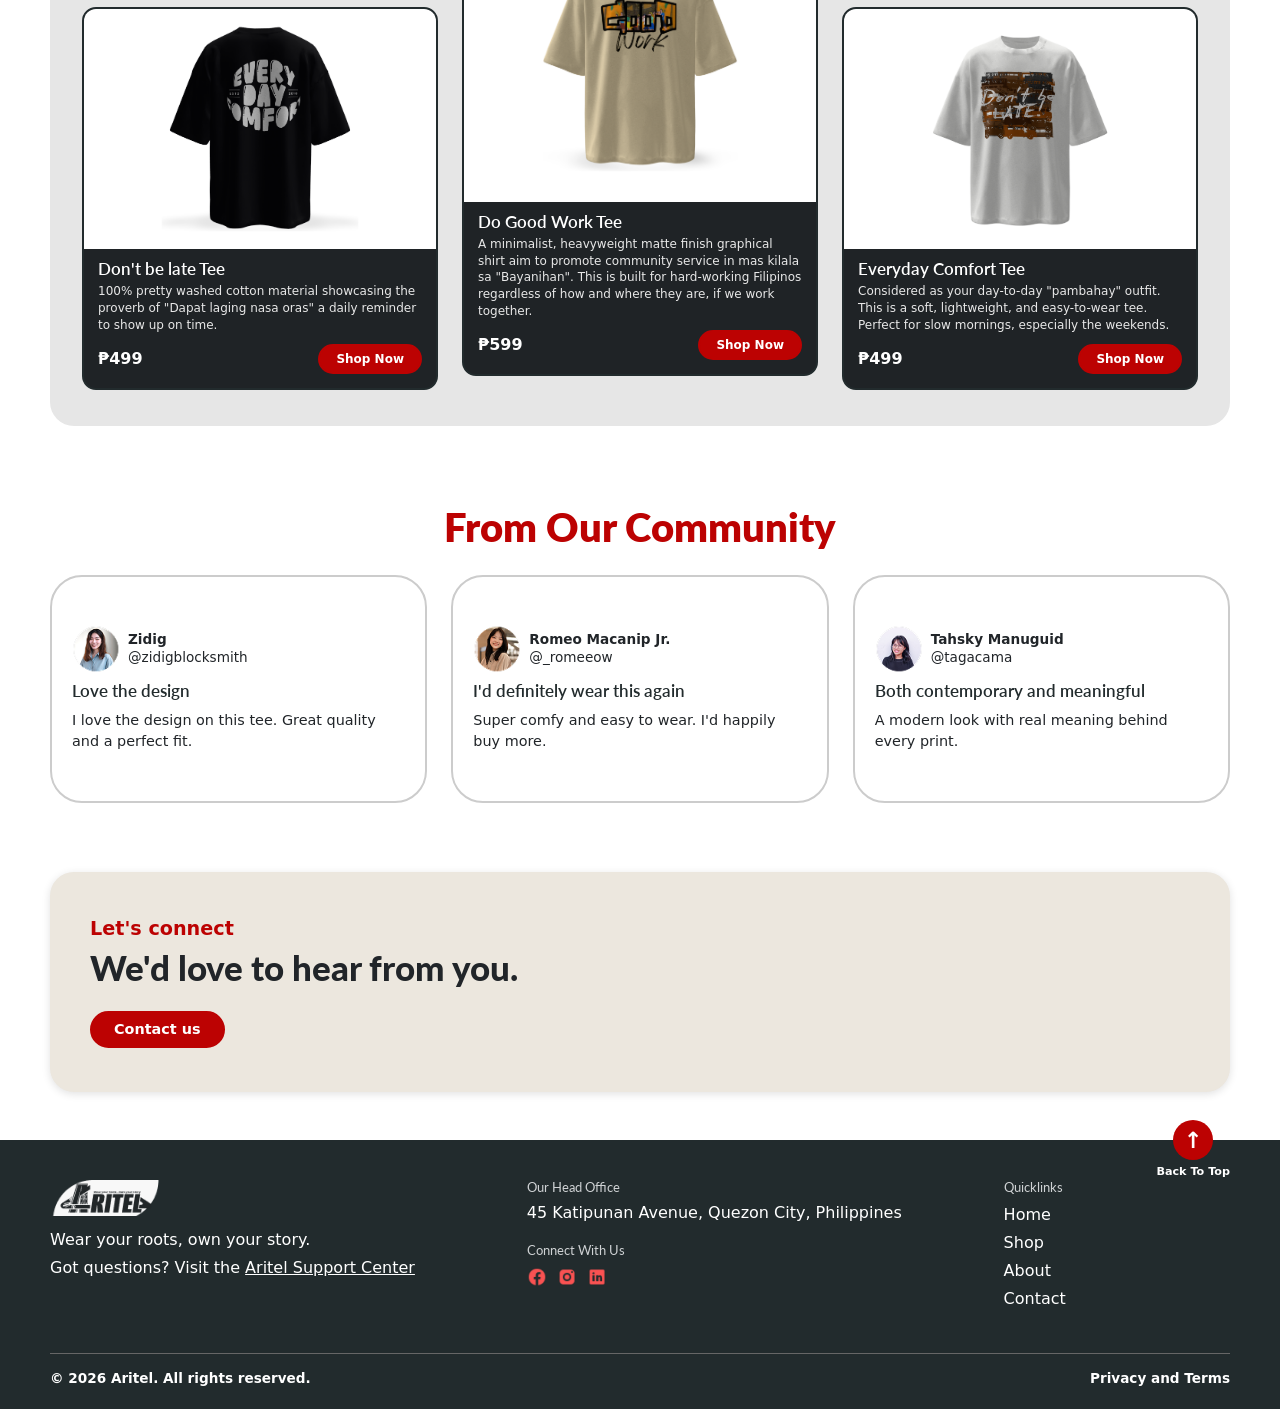
==== commit 071f50cb: "Updated Nav" ====
--- a/index.html
+++ b/index.html
@@ -18,7 +18,7 @@
       <li><a href="#story">About</a></li>
       <li><a href="#products">Shop</a></li>
       <li><a href="contact-us.html">Contact</a></li>
-      <li><a href="privacy.html">Privacy and Terms</a></li>
+      <li><a href="privacy-policy.html">Privacy and Terms</a></li>
     </ul>
     <ul class="nav-icons">
       <li>
--- a/css/styles.css
+++ b/css/styles.css
@@ -38,10 +38,58 @@
   border: 2px solid var(--primary);
   border-radius: 6px;
 }
+
 .btn:hover { background: var(--red-dark); border-color: var(--red-dark); color: #fff; }
 .btn-pill { border-radius: 999px; padding: 10px 28px; }
 
-
+/* SELECTED COLOR */
+/* COLOR OPTIONS */
+.color-circle {
+    width: 60px;
+    height: 60px;
+    padding: 0;
+    border: 3px solid transparent;
+    border-radius: 50%;
+    cursor: pointer;
+    transition: transform 0.2s ease, outline 0.2s ease;
+}
+
+.color-circle:hover {
+    transform: scale(1.1);
+}
+
+.color-circle.selected {
+    outline: 3px solid var(--primary);
+    outline-offset: 4px;
+    transform: scale(1.12);
+}
+
+/* SIZE OPTIONS */
+.size-btn {
+    transition: transform 0.2s ease, background-color 0.2s ease;
+    cursor: pointer;
+}
+
+.size-btn:hover {
+    transform: scale(1.05);
+}
+
+.size-btn.selected {
+    background-color: var(--primary);
+    color: white;
+    transform: scale(1.1);
+}
+
+/* QUANTITY */
+.quantity-options {
+    display: flex;
+    align-items: center;
+}
+
+.quantity-number {
+    display: grid;
+    place-items: center;
+}
 
 /*  HEADER / NAV */
 .site-header { position: absolute; top: 0; left: 0; right: 0; z-index: 10; padding: 16px; }
@@ -69,14 +117,17 @@
   margin: 0;
   padding: 0;
 }
+
 .nav-links a {
-  display: inline-block;
-  padding: 10px 4px;  
-  color: var(--secondary-1);
-  font-weight: 700;
-  font-size: .85rem;
-  text-decoration: none;
-}
+    display: inline-block;
+    padding: 10px 4px;
+    color: var(--secondary-1);
+    font-family: 'Lato', sans-serif;
+    font-weight: 800;
+    font-size: .85rem;
+    text-decoration: none;
+}
+
 .nav-links a:hover { text-decoration: underline; }
 .nav-icons { display: flex; gap: 8px; list-style: none; margin: 0; padding: 0; }
 .nav-icons a { display: grid; place-items: center; width: 44px; height: 44px; color: var(--secondary-1); }
@@ -95,7 +146,7 @@
   min-height: 220px;
   margin-block: 24px 48px;
   padding: 24px 40px;
-  background: #ece7de url("../images/home/banner-footer.png") right center / cover no-repeat;
+  background: #ece7de url("..images/home/banner-header.png") right center / cover no-repeat;
   border-radius: 24px;
   box-shadow: 0 2px 8px rgba(0, 0, 0, .12);
   display: grid;
@@ -223,7 +274,7 @@
 
 /* WEBPAGE HEADER */
 .page-header {
-    background-image: url("../images/home/banner-footer.png");
+    background-image: url("../images/home/banner-header.png");
     min-height: 350px;
     display: flex;
     flex-direction: column;
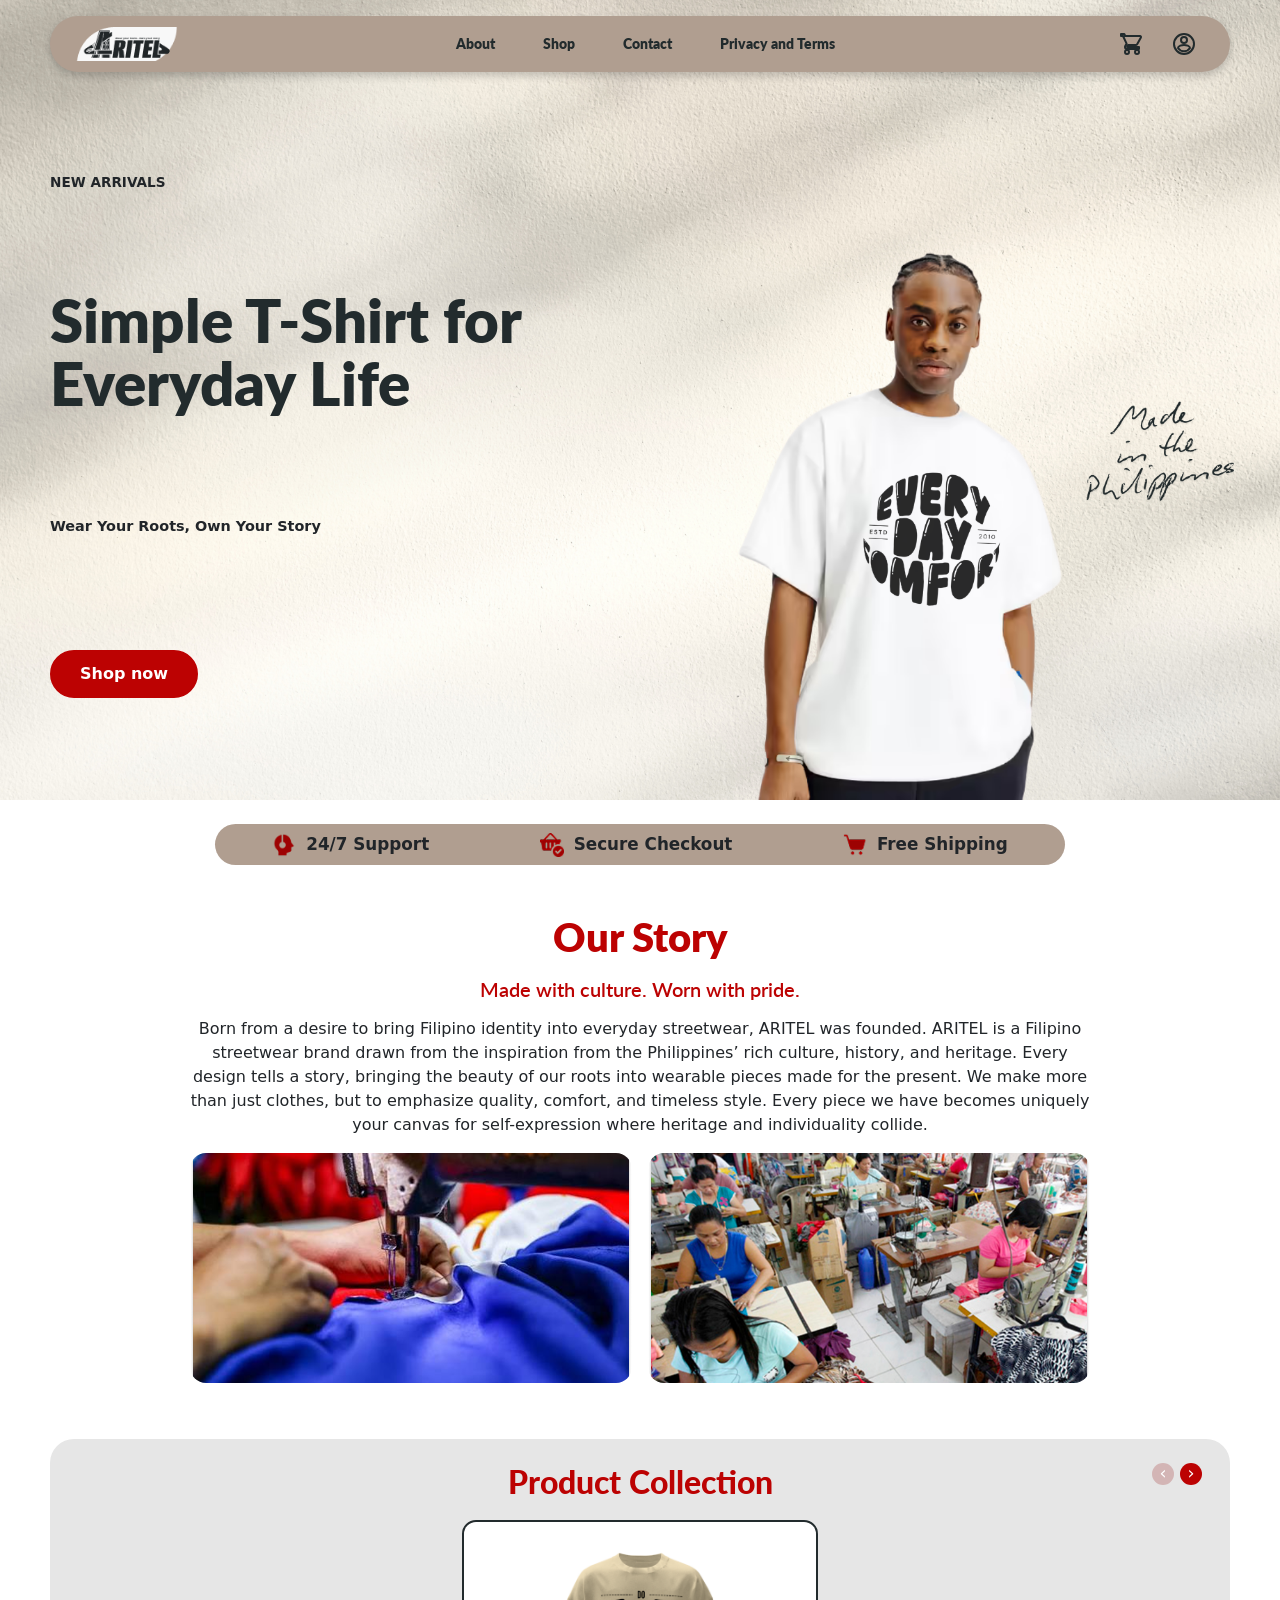
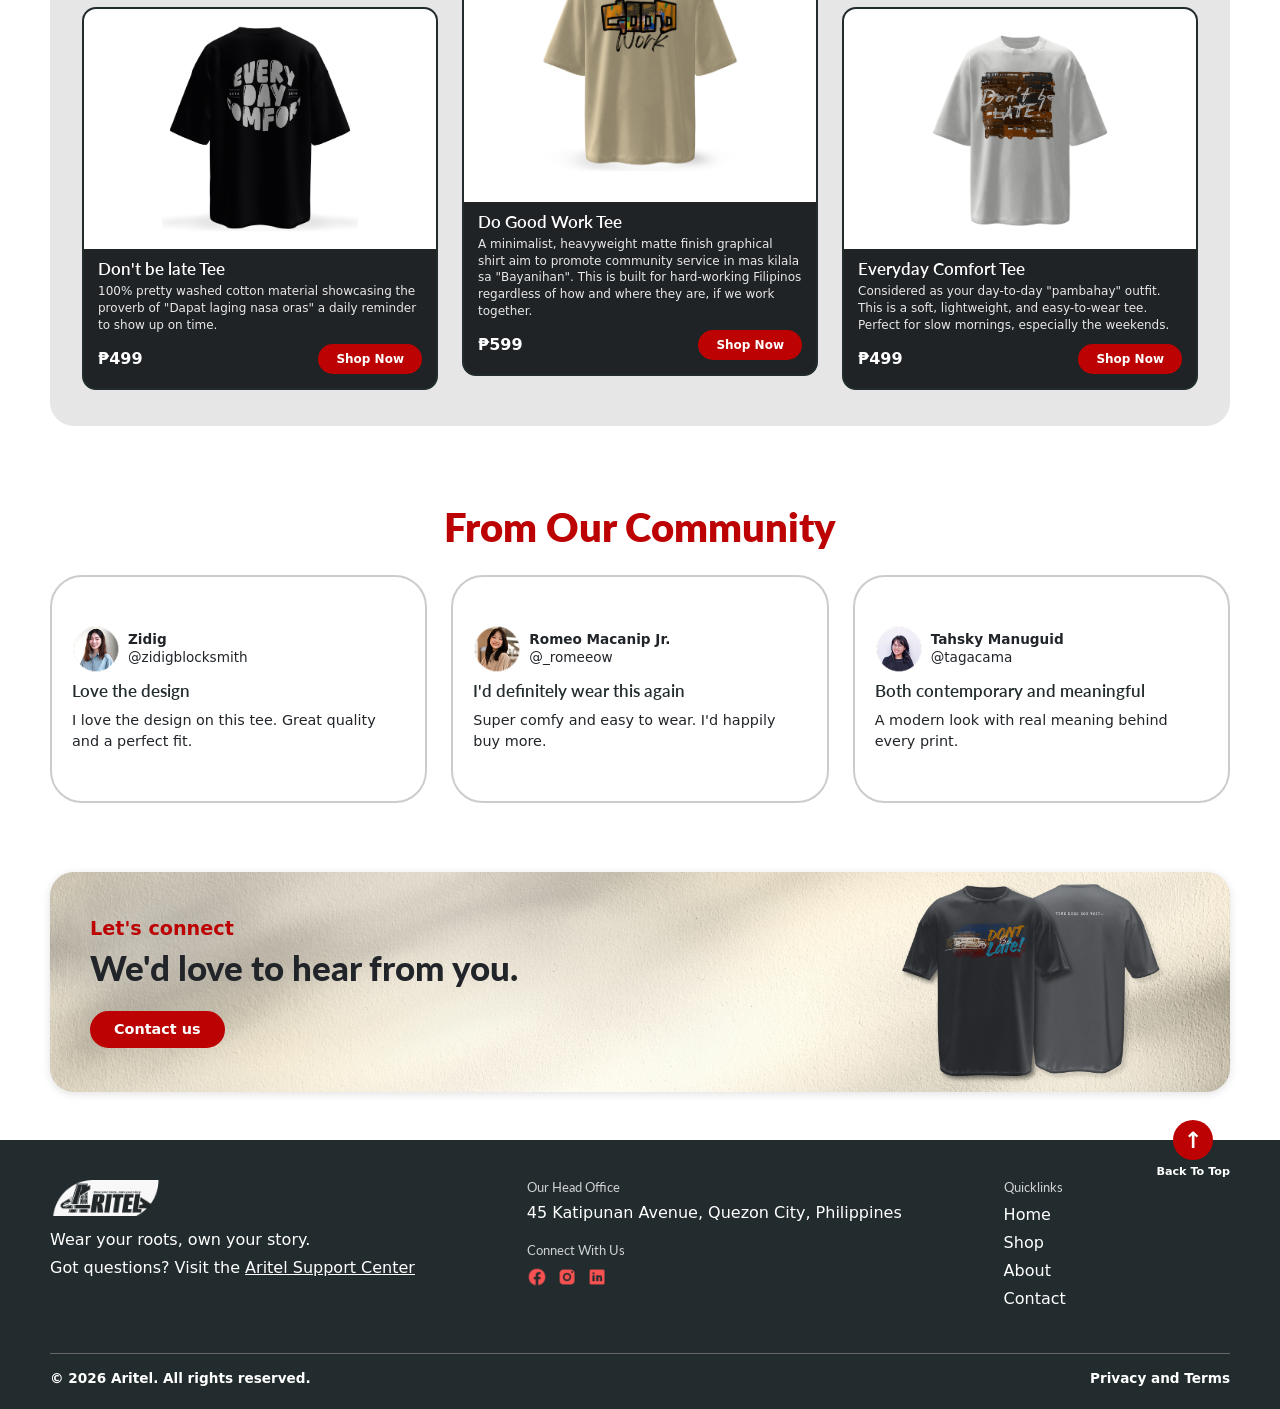
==== commit 01eab661: "Adjustments on the navigation." ====
--- a/index.html
+++ b/index.html
@@ -140,7 +140,7 @@
     <section class="connect">
     <p class="eyebrow">Let's connect</p>
     <h2>We'd love to hear from you.</h2>
-    <a class="btn" href="contact.html">Contact us</a>
+    <a class="btn" href="contact-us.html">Contact us</a>
     </section>
 
   </main>
--- a/css/styles.css
+++ b/css/styles.css
@@ -146,7 +146,7 @@
   min-height: 220px;
   margin-block: 24px 48px;
   padding: 24px 40px;
-  background: #ece7de url("..images/home/banner-header.png") right center / cover no-repeat;
+  background: #ece7de url("../images/home/banner-footer.png") right center / cover no-repeat;
   border-radius: 24px;
   box-shadow: 0 2px 8px rgba(0, 0, 0, .12);
   display: grid;
@@ -304,6 +304,13 @@
     text-align: center;
 }
 
+.page-subsubheading{
+    font-weight: 800;
+    color: var(--primary);
+    margin-top: 60px;
+    margin-bottom: 50px;
+    text-align: center;
+} 
 /* =========================
     HOME PAGE DESIGN
 ========================= */
@@ -1572,3 +1579,214 @@
     color: #222B2D;
 }
 
+
+/* =========================
+   PRIVACY & TERMS PAGE
+========================= */
+
+.privacy-page {
+    background-color: #fff;
+    color: #222B2D;
+    font-family: 'Martel Sans', sans-serif;
+}
+
+/* PAGE HEADER */
+
+.privacy-page .page-header p {
+    font-size: 15px;
+    font-weight: 600;
+    margin: 3px 0;
+    color: #222B2D;
+}
+
+.privacy-page-subheading{
+    margin-top: 90px;
+}
+
+/* POLICY SECTIONS */
+.privacy-page .policy-section.container {
+    width: min(1180px, calc(100% - 80px));
+    max-width: none;
+    padding: 12px 0 0;
+    margin: 0 auto;
+}
+
+.privacy-page .policy-section h2 {
+    font-family: 'Lato', sans-serif;
+    font-size: 20px;
+    font-weight: 900;
+    color: var(--primary);
+    margin: 0 0 10px;
+}
+
+/* POLICY CARDS */
+.privacy-page .policy-card {
+    height: 116px;
+    padding: 12px 14px 8px;
+    border: 1px solid #aaa;
+    border-radius: 18px;
+    background: #fff;
+    display: grid;
+    grid-template-columns: 28px 1fr;
+    grid-template-rows: auto 1fr auto;
+    column-gap: 8px;
+    overflow: hidden;
+}
+
+.privacy-page .policy-card img {
+    width: 24px;
+    height: 24px;
+    object-fit: contain;
+    grid-column: 1;
+    grid-row: 1;
+}
+
+.privacy-page .policy-card h3 {
+    font-family: 'Lato', sans-serif;
+    font-size: 11px;
+    font-weight: 900;
+    color: #000;
+    margin: 0;
+    grid-column: 2;
+    grid-row: 1;
+    align-self: center;
+}
+
+.privacy-page .policy-card p {
+    grid-column: 1 / -1;
+    font-family: 'Martel Sans', sans-serif;
+    font-size: 8px;
+    line-height: 1.35;
+    color: #222;
+    margin: 8px 0 0;
+}
+
+.privacy-page .policy-card .collapse p {
+    margin-top: 5px;
+}
+
+.privacy-page .policy-card > a {
+    grid-column: 1 / -1;
+    justify-self: center;
+    align-self: end;
+    font-size: 7px;
+    line-height: 1;
+    color: #aaa;
+    text-decoration: none;
+}
+
+.privacy-page .policy-card > a:hover {
+    color: var(--primary);
+}
+
+/* BOOTSTRAP CARD ROW */
+.privacy-page .policy-section .row {
+    --bs-gutter-x: 16px;
+    --bs-gutter-y: 16px;
+}
+
+/* AGREEMENT CHECKBOXES */
+.privacy-page .policy-agree {
+    display: flex;
+    justify-content: center;
+    align-items: center;
+    gap: 6px;
+    margin: 6px 0 0;
+    padding: 0;
+    text-align: center;
+}
+
+.privacy-page .policy-agree .form-check-input {
+    width: 12px;
+    height: 12px;
+    margin: 0;
+    border: 1px solid #777;
+    border-radius: 0;
+    cursor: pointer;
+    flex-shrink: 0;
+}
+
+.privacy-page .policy-agree .form-check-input:checked {
+    background-color: var(--primary);
+    border-color: var(--primary);
+}
+
+.privacy-page .policy-agree .form-check-label {
+    font-family: 'Martel Sans', sans-serif;
+    font-size: 8px;
+    color: #222;
+}
+
+/* TERMS SECTION SPACING */
+.privacy-page #terms-and-conditions {
+    padding-top: 8px;
+}
+
+/* QUESTIONS SECTION */
+.privacy-page .questions {
+    display: flex;
+    flex-direction: column;
+    align-items: center;
+    text-align: center;
+    margin: 18px auto 6px;
+}
+
+.privacy-page .questions p {
+    font-family: 'Martel Sans', sans-serif;
+    font-size: 10px;
+    font-weight: 600;
+    margin: 0 0 5px;
+}
+
+.privacy-page .questions .btn {
+    font-family: 'Lato', sans-serif;
+    font-size: 11px;
+    font-weight: 700;
+    padding: 5px 28px;
+    border-radius: 999px;
+}
+
+/* MOBILE RESPONSIVE */
+@media (max-width: 767px) {
+
+    .privacy-page .page-header {
+        min-height: 190px;
+        padding: 80px 16px 20px;
+    }
+
+    .privacy-page .page-header h1 {
+        font-size: 28px;
+    }
+
+    .privacy-page .page-header .page-subsubheading {
+        max-width: 450px;
+    }
+
+    .privacy-page .policy-section.container {
+        width: calc(100% - 32px);
+    }
+
+    .privacy-page .policy-section h2 {
+        font-size: 19px;
+    }
+
+    .privacy-page .policy-card {
+        height: 130px;
+    }
+
+    .privacy-page .policy-card h3 {
+        font-size: 12px;
+    }
+
+    .privacy-page .policy-card p {
+        font-size: 9px;
+    }
+
+    .privacy-page .policy-agree .form-check-label {
+        font-size: 9px;
+    }
+
+    .privacy-page .questions {
+        margin-bottom: 24px;
+    }
+}
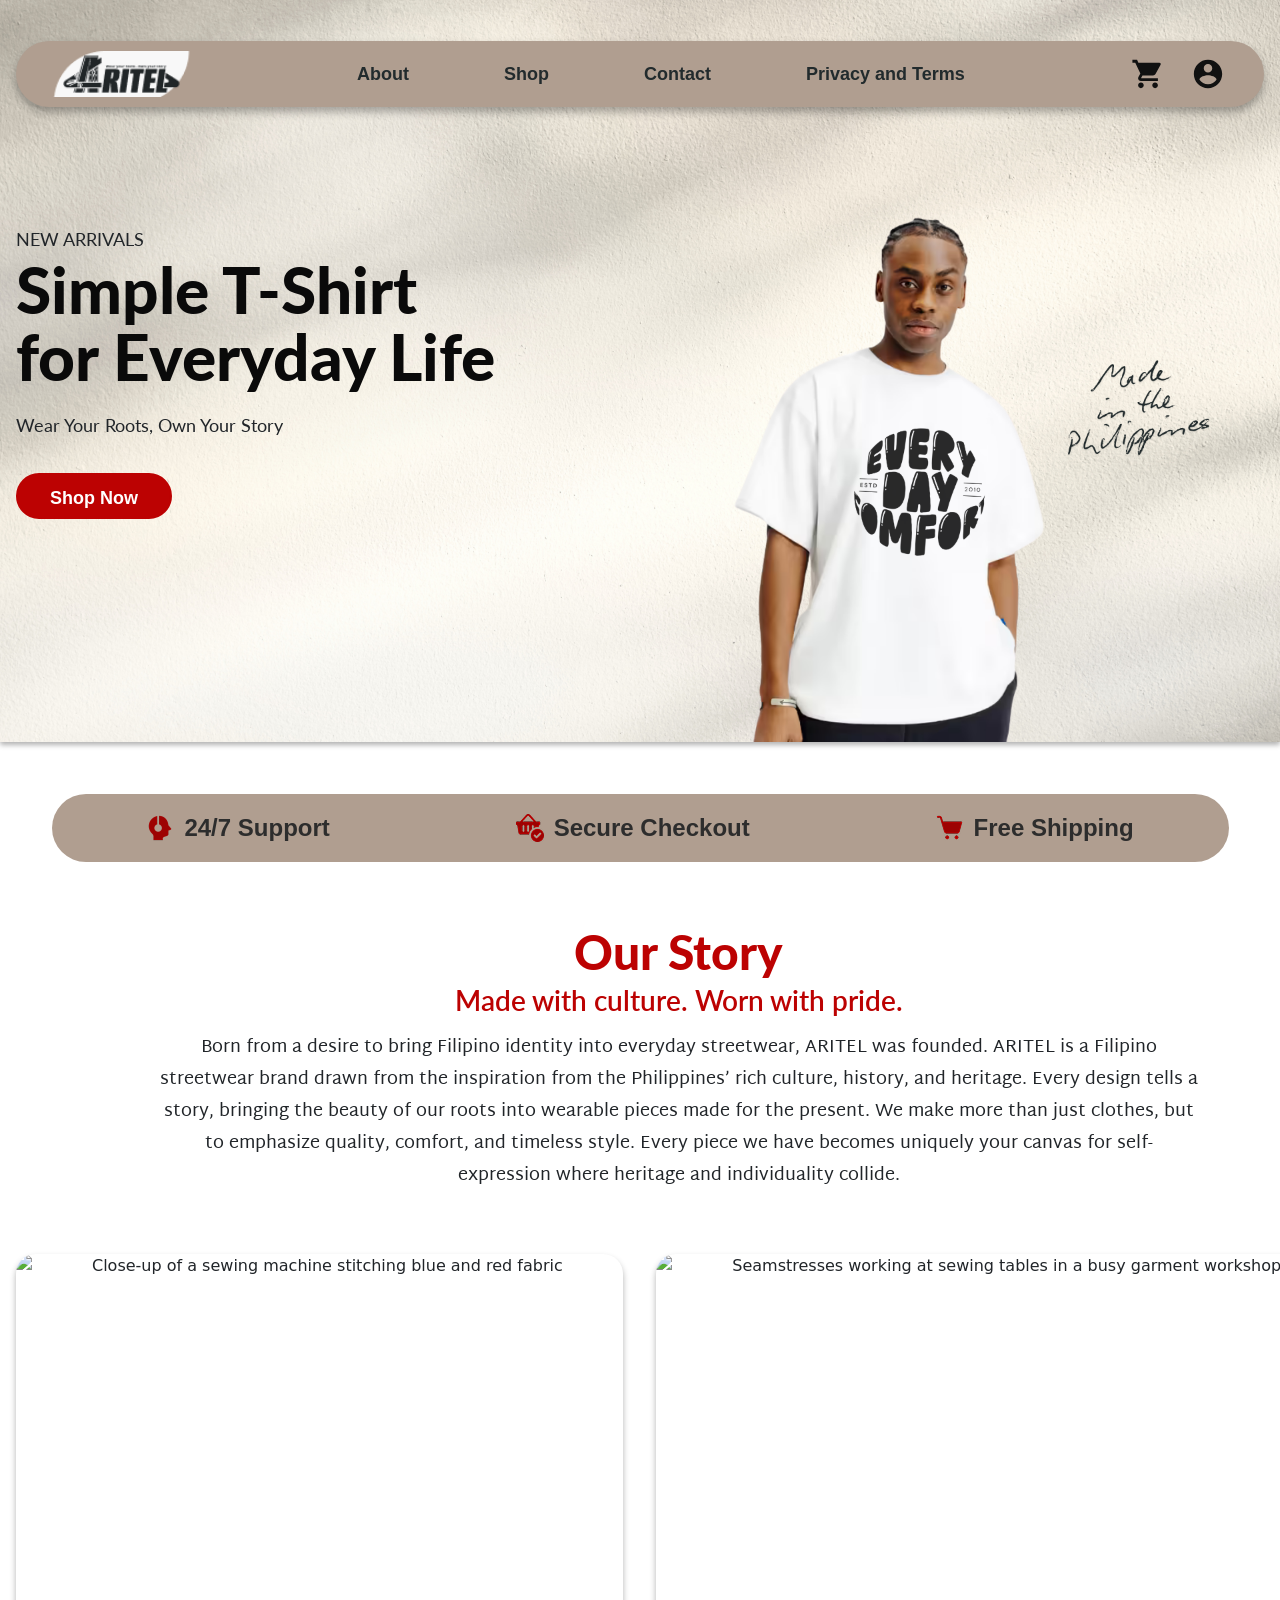
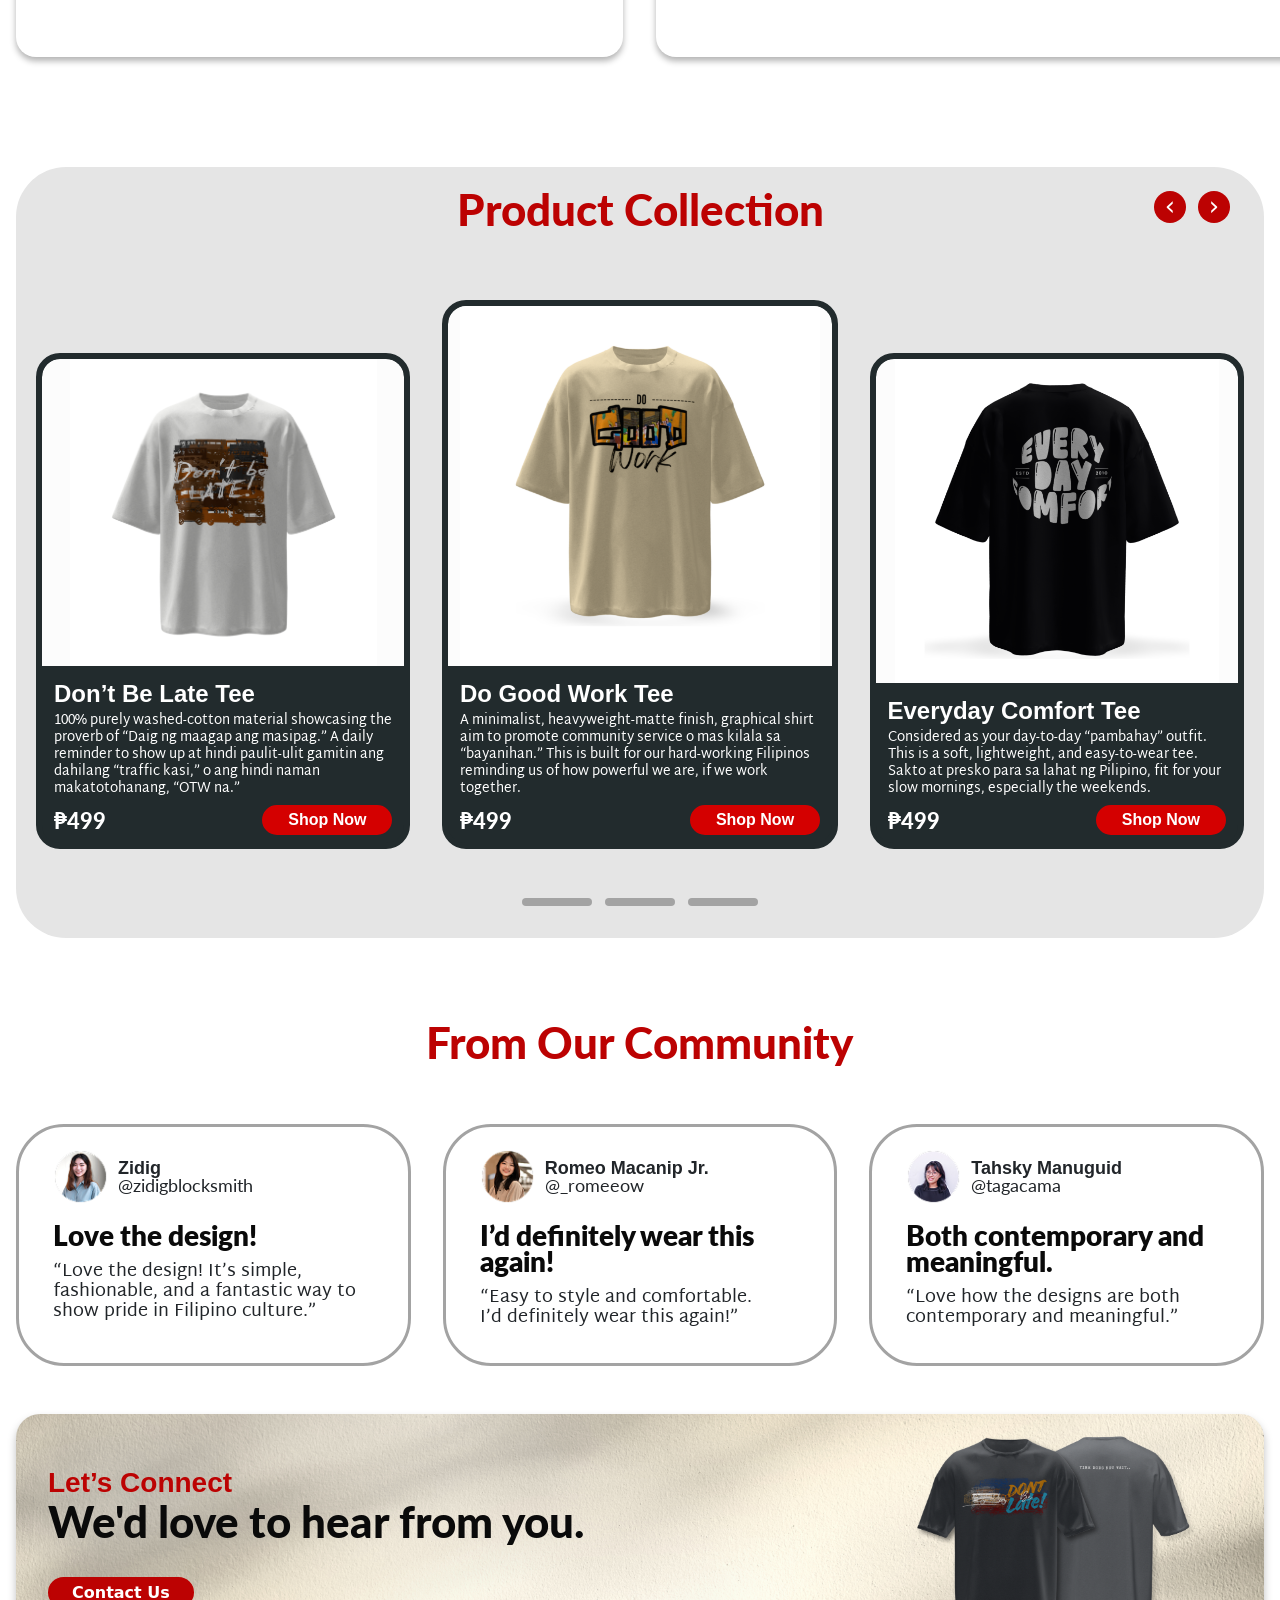
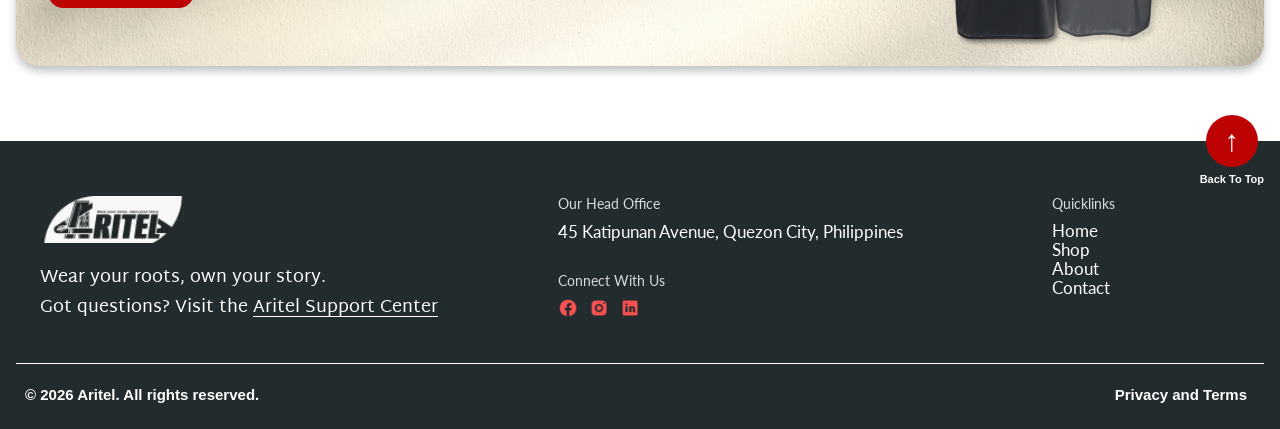
==== commit b343c8eb: "Create index.html" ====
--- a/index.html
+++ b/index.html
@@ -4,159 +4,163 @@
   <meta charset="UTF-8">
   <meta name="viewport" content="width=device-width, initial-scale=1">
   <title>ARITEL | Simple T-Shirts for Everyday Life</title>
-    <link href="https://cdn.jsdelivr.net/npm/bootstrap@5.3.9/dist/css/bootstrap.min.css" rel="stylesheet" integrity="sha384-yEPZ7jP9S0QKiUQ0m3jjsO4ProIW7wvR9gXkI7JOGa2XVsw53Yke2bsdkBbjmmiX" crossorigin="anonymous">
-    <link rel="stylesheet" href="css/styles.css">
-
+  <meta name="description" content="ARITEL is a Filipino streetwear brand. Shop simple, comfortable T-shirts that carry the pride of Filipino culture.">
+  <link href="https://cdn.jsdelivr.net/npm/bootstrap@5.3.9/dist/css/bootstrap.min.css" rel="stylesheet" integrity="sha384-yEPZ7jP9S0QKiUQ0m3jjsO4ProIW7wvR9gXkI7JOGa2XVsw53Yke2bsdkBbjmmiX" crossorigin="anonymous">
+  <link rel="stylesheet" href="css/styles.css">
 </head>
 <body id="top">
+  <a class="visually-hidden-focusable skip-link" href="#main">Skip to main content</a>
 
   <!-- HEADER / NAVIGATION -->
   <header class="site-header">
   <nav class="main-nav" aria-label="Main navigation">
-    <a class="logo" href="index.html"><img src="images/home/logo.png" alt="ARITEL home"></a>
-    <ul class="nav-links">
-      <li><a href="#story">About</a></li>
-      <li><a href="#products">Shop</a></li>
+    <a class="logo" href="index.html"><img src="images/home/logo.png" alt="ARITEL home" width="270" height="120"></a>
+    <button class="nav-toggle" type="button" aria-expanded="false" aria-controls="nav-menu" aria-label="Menu"><span></span><span></span><span></span></button>
+    <ul class="nav-links" id="nav-menu">
+      <li><a href="index.html#story">About</a></li>
+      <li><a href="index.html#products">Shop</a></li>
       <li><a href="contact-us.html">Contact</a></li>
       <li><a href="privacy-policy.html">Privacy and Terms</a></li>
     </ul>
     <ul class="nav-icons">
       <li>
-        <a href="#products" aria-label="Shop our t-shirts">
-          <svg viewBox="0 0 24 24" aria-hidden="true"><path d="M7 18c-1.1 0-1.99.9-1.99 2S5.9 22 7 22s2-.9 2-2-.9-2-2-2zM1 2v2h2l3.6 7.59-1.35 2.45c-.16.28-.25.61-.25.96 0 1.1.9 2 2 2h12v-2H7.42c-.14 0-.25-.11-.25-.25l.03-.12.9-1.63h7.45c.75 0 1.41-.41 1.75-1.03l3.58-6.49A1 1 0 0 0 20 4H5.21l-.94-2H1zm16 16c-1.1 0-1.99.9-1.99 2s.89 2 1.99 2 2-.9 2-2-.9-2-2-2z"/></svg>
+        <a href="index.html#products" class="cart-link" id="cart-link" aria-label="Cart, empty. Shop our t-shirts">
+          <span class="cart-count" id="cart-count" aria-hidden="true" hidden>0</span>
+          <svg viewBox="0 0 24 24" aria-hidden="true" focusable="false"><path d="M7 18c-1.1 0-1.99.9-1.99 2S5.9 22 7 22s2-.9 2-2-.9-2-2-2zM1 2v2h2l3.6 7.59-1.35 2.45c-.16.28-.25.61-.25.96 0 1.1.9 2 2 2h12v-2H7.42c-.14 0-.25-.11-.25-.25l.03-.12.9-1.63h7.45c.75 0 1.41-.41 1.75-1.03l3.58-6.49A1 1 0 0 0 20 4H5.21l-.94-2H1zm16 16c-1.1 0-1.99.9-1.99 2s.89 2 1.99 2 2-.9 2-2-.9-2-2-2z"/></svg>
         </a>
       </li>
       <li>
-        <a href="contact.html" aria-label="Contact us">
-          <svg viewBox="0 0 24 24" aria-hidden="true"><path d="M12 2C6.48 2 2 6.48 2 12s4.48 10 10 10 10-4.48 10-10S17.52 2 12 2zm0 3c1.66 0 3 1.34 3 3s-1.34 3-3 3-3-1.34-3-3 1.34-3 3-3zm0 14.2c-2.5 0-4.71-1.28-6-3.22.03-1.99 4-3.08 6-3.08 1.99 0 5.97 1.09 6 3.08-1.29 1.94-3.5 3.22-6 3.22z"/></svg>
+        <a href="contact-us.html" aria-label="Contact us">
+          <svg viewBox="0 0 24 24" aria-hidden="true" focusable="false"><path d="M12 2C6.48 2 2 6.48 2 12s4.48 10 10 10 10-4.48 10-10S17.52 2 12 2zm0 3c1.66 0 3 1.34 3 3s-1.34 3-3 3-3-1.34-3-3 1.34-3 3-3zm0 14.2c-2.5 0-4.71-1.28-6-3.22.03-1.99 4-3.08 6-3.08 1.99 0 5.97 1.09 6 3.08-1.29 1.94-3.5 3.22-6 3.22z"/></svg>
         </a>
       </li>
     </ul>
   </nav>
 </header>
 
-  <main>
+  <main id="main">
 
-<!-- HERO -->
-    
-    <section class="hero">
+    <!-- HERO -->
+    <section class="hero" aria-labelledby="hero-title">
       <p class="eyebrow">New arrivals</p>
-      <h1>Simple T-Shirt for Everyday Life</h1>
+      <h1 id="hero-title">Simple T-Shirt for Everyday Life</h1>
       <p class="tagline"><strong>Wear Your Roots, Own Your Story</strong></p>
-      <a class="btn btn-pill" href="#products">Shop now</a>
+      <a class="btn btn-pill" href="#products">Shop Now<span class="visually-hidden"> our new arrivals</span></a>
     </section>
 
     <!-- FEATURES BAR -->
-<section class="promises" aria-label="Store promises">
-  <ul>
-    <li><img src="images/home/customer-support.png" alt="" width="24" height="24">24/7 Support</li>
-    <li><img src="images/home/full-shopping-basket.png" alt="" width="24" height="24">Secure Checkout</li>
-    <li><img src="images/home/shopping-cart.png" alt="" width="24" height="24">Free Shipping</li>
-  </ul>
-</section>
+    <section class="promises" aria-label="Store promises">
+      <ul>
+        <li><img src="images/home/customer-support.png" alt="Headset icon" width="28" height="28">24/7 Support</li>
+        <li><img src="images/home/full-shopping-basket.png" alt="Shopping basket icon" width="28" height="28">Secure Checkout</li>
+        <li><img src="images/home/shopping-cart.png" alt="Delivery cart icon" width="28" height="28">Free Shipping</li>
+      </ul>
+    </section>
 
     <!-- OUR STORY -->
-
-    <section class="story" id="story">
-      <h2>Our Story</h2>
+    <section class="story" id="story" aria-labelledby="story-title">
+      <h2 id="story-title">Our Story</h2>
       <h3>Made with culture. Worn with pride.</h3>
       <p>
         Born from a desire to bring Filipino identity into everyday streetwear, ARITEL was founded.
-        ARITEL is a Filipino streetwear brand drawn from the inspiration from the Philippines’ rich culture, history, and heritage. 
-        Every design tells a story, bringing the beauty of our roots into wearable pieces made for the present.  
-        We make more than just clothes, but to emphasize quality, comfort, and timeless style. 
+        ARITEL is a Filipino streetwear brand drawn from the inspiration from the Philippines&rsquo; rich culture, history, and heritage.
+        Every design tells a story, bringing the beauty of our roots into wearable pieces made for the present.
+        We make more than just clothes, but to emphasize quality, comfort, and timeless style.
         Every piece we have becomes uniquely your canvas for self-expression where heritage and individuality collide.
       </p>
-      <img class="story-img" src="images/home/mananahi (1).png" alt="Sewing a shirt">
-      <img class="story-img" src="images/home/mananahi (2).png" alt="Workers in the workshop">
+      <img class="story-img" src="images/home/story-1.jpg" alt="Close-up of a sewing machine stitching blue and red fabric" width="548" height="364" loading="lazy">
+      <img class="story-img" src="images/home/story-2.png" alt="Seamstresses working at sewing tables in a busy garment workshop" width="1154" height="678" loading="lazy">
     </section>
 
     <!-- PRODUCT COLLECTION -->
+    <section class="products" id="products" aria-labelledby="products-title">
+      <h2 id="products-title">Product Collection</h2>
+      <div class="arrows">
+        <button type="button" class="arrow-prev" aria-label="Previous product">&#8249;</button>
+        <button type="button" class="arrow-next" aria-label="Next product">&#8250;</button>
+      </div>
 
-<section class="products" id="products">
-  <h2>Product Collection</h2>
-  <p class="arrows" aria-hidden="true"><span>&#8249;</span><span>&#8250;</span></p>
+      <div class="product-track" role="group" aria-roledescription="carousel" aria-label="Product collection" id="product-track">
 
-  <div class="product-track"> 
+      <article class="product-card">
+        <img src="images/first-product/product-1w.png" alt="Don’t Be Late Tee" width="900" height="900" loading="lazy">
+        <h3>Don’t Be Late Tee</h3>
+        <p>100% purely washed-cotton material showcasing the proverb of “Daig ng maagap ang masipag.” A daily reminder to show up at hindi paulit-ulit gamitin ang dahilang “traffic kasi,” o ang hindi naman makatotohanang, “OTW na.”</p>
+        <p class="price">&#8369;499</p>
+        <a class="btn" href="first-product.html">Shop Now<span class="visually-hidden"> Don’t Be Late Tee</span></a>
+      </article>
 
-  <article class="product-card">
-    <img src="images/second-product/product-2w.png" alt="Don't Be Late Tee">
-    <h3>Don't be late Tee</h3>
-    <p>100% pretty washed cotton material showcasing the proverb of "Dapat laging nasa oras" a daily reminder to show up on time.</p>
-    <p class="price">₱499</p>
-    <a class="btn" href="second-product.html">Shop Now<span class="visually-hidden"> Don't Be Late Tee</span></a>
-  </article>
+      <article class="product-card">
+        <img src="images/third-product/product-3w.png" alt="Do Good Work Tee" width="900" height="900" loading="lazy">
+        <h3>Do Good Work Tee</h3>
+        <p>A minimalist, heavyweight-matte finish, graphical shirt aim to promote community service o mas kilala sa “bayanihan.” This is built for our hard-working Filipinos reminding us of how powerful we are, if we work together.</p>
+        <p class="price">&#8369;499</p>
+        <a class="btn" href="third-product.html">Shop Now<span class="visually-hidden"> Do Good Work Tee</span></a>
+      </article>
 
-  <article class="product-card">
-    <img src="images/third-product/product-3w.png" alt="Do Good Work Tee">
-    <h3>Do Good Work Tee</h3>
-    <p>A minimalist, heavyweight matte finish graphical shirt aim to promote community service in mas kilala sa "Bayanihan". This is built for hard-working Filipinos regardless of how and where they are, if we work together.</p>
-    <p class="price">₱599</p>
-    <a class="btn" href="third-product.html">Shop Now<span class="visually-hidden"> Do Good Work Tee</span></a>
-  </article>
-
-  <article class="product-card">
-    <img src="images/first-product/product-1w.png" alt="Everyday Comfort Tee">
-    <h3>Everyday Comfort Tee</h3>
-    <p>Considered as your day-to-day "pambahay" outfit. This is a soft, lightweight, and easy-to-wear tee. Perfect for slow mornings, especially the weekends.</p>
-    <p class="price">₱499</p>
-    <a class="btn" href="first-product.html">Shop Now<span class="visually-hidden"> Everyday Comfort Tee</span></a>
-  </article>
-</section>
+      <article class="product-card">
+        <img src="images/second-product/product-2w.png" alt="Everyday Comfort Tee" width="900" height="900" loading="lazy">
+        <h3>Everyday Comfort Tee</h3>
+        <p>Considered as your day-to-day “pambahay” outfit. This is a soft, lightweight, and easy-to-wear tee. Sakto at presko para sa lahat ng Pilipino, fit for your slow mornings, especially the weekends.</p>
+        <p class="price">&#8369;499</p>
+        <a class="btn" href="second-product.html">Shop Now<span class="visually-hidden"> Everyday Comfort Tee</span></a>
+      </article>
+      </div>
+      <p class="visually-hidden" id="carousel-status" role="status" aria-live="polite"></p>
+      <div class="dots" aria-hidden="true"><span></span><span></span><span></span></div>
+    </section>
 
     <!-- COMMUNITY -->
-    <section class="community">
-      <h2>From Our Community</h2>
+    <section class="community" aria-labelledby="community-title">
+      <h2 id="community-title">From Our Community</h2>
 
       <figure class="review">
         <figcaption>
-            <img src="images/home/review-zidig.png" alt="Profile photo of Zidig" width="48" height="48">
-            <span><strong>Zidig</strong><br>@zidigblocksmith</span>
+          <img src="images/home/review-zidig.png" alt="Profile photo of Zidig" width="55" height="55" loading="lazy">
+          <span><strong>Zidig</strong><br>@zidigblocksmith</span>
         </figcaption>
-        <h3>Love the design</h3>    
-        <blockquote>I love the design on this tee. Great quality and a perfect fit.</blockquote>
-    </figure>
+        <h3>Love the design!</h3>
+        <blockquote>“Love the design! It’s simple, fashionable, and a fantastic way to show pride in Filipino culture.”</blockquote>
+      </figure>
 
       <figure class="review">
         <figcaption>
-         <img src="images/home/review-romeo.png" alt="Profile photo of Romeo Macanip Jr." width="48" height="48">
-      <span><strong>Romeo Macanip Jr.</strong><br>@_romeeow</span>
-    </figcaption>
-    <h3>I'd definitely wear this again</h3>
-    <blockquote>Super comfy and easy to wear. I'd happily buy more.</blockquote>
-  </figure>
+          <img src="images/home/review-romeo.png" alt="Profile photo of Romeo Macanip Jr." width="55" height="55" loading="lazy">
+          <span><strong>Romeo Macanip Jr.</strong><br>@_romeeow</span>
+        </figcaption>
+        <h3>I’d definitely wear this again!</h3>
+        <blockquote>“Easy to style and comfortable.<br>I’d definitely wear this again!”</blockquote>
+      </figure>
 
       <figure class="review">
         <figcaption>
-        <img src="images/home/review-tahsky.png" alt="Profile photo of Tahsky Manuguid" width="48" height="48">
-      <span><strong>Tahsky Manuguid</strong><br>@tagacama</span>
-    </figcaption>
-    <h3>Both contemporary and meaningful</h3>
-    <blockquote>A modern look with real meaning behind every print.</blockquote>
-  </figure>
-</section>
+          <img src="images/home/review-tahsky.png" alt="Profile photo of Tahsky Manuguid" width="55" height="55" loading="lazy">
+          <span><strong>Tahsky Manuguid</strong><br>@tagacama</span>
+        </figcaption>
+        <h3>Both contemporary and meaningful.</h3>
+        <blockquote>“Love how the designs are both contemporary and meaningful.”</blockquote>
+      </figure>
+    </section>
 
     <!-- LET'S CONNECT -->
-    <section class="connect">
-    <p class="eyebrow">Let's connect</p>
-    <h2>We'd love to hear from you.</h2>
-    <a class="btn" href="contact-us.html">Contact us</a>
+    <section class="connect" aria-labelledby="connect-title">
+      <p class="eyebrow">Let&rsquo;s Connect</p>
+      <h2 id="connect-title">We&#39;d love to hear from you.</h2>
+      <a class="btn" href="contact-us.html">Contact Us</a>
     </section>
-
   </main>
 
-  
   <!-- FOOTER -->
-<footer class="site-footer">
+  <footer class="site-footer">
   <a class="back-to-top" href="#top">
     <span class="arrow" aria-hidden="true">&#8593;</span>
     <span>Back To Top</span>
   </a>
 
   <div class="footer-brand">
-    <a href="index.html"><img src="images/home/logo.png" alt="ARITEL home" height="36"></a>
+    <a href="index.html"><img src="images/home/logo.png" alt="ARITEL home" width="270" height="120"></a>
     <p>Wear your roots, own your story.</p>
-    <p>Got questions? Visit the <a href="contact.html">Aritel Support Center</a></p>
+    <p>Got questions? Visit the <a href="contact-us.html">Aritel Support Center</a></p>
   </div>
 
   <div class="footer-info">
@@ -165,9 +169,9 @@
 
     <h2>Connect With Us</h2>
     <ul class="social">
-      <li><a href="https://www.facebook.com/"><img src="images/home/icon-facebook.png" alt="Aritel on Facebook" width="20" height="20"></a></li>
-      <li><a href="https://www.instagram.com/"><img src="images/home/icon-instagram.png" alt="Aritel on Instagram" width="20" height="20"></a></li>
-      <li><a href="https://www.linkedin.com/"><img src="images/home/icon-linkedin.png" alt="Aritel on LinkedIn" width="20" height="20"></a></li>
+      <li><a href="https://www.facebook.com/" target="_blank" rel="noopener noreferrer"><img src="images/home/icon-facebook.png" alt="Aritel on Facebook (opens in a new tab)" width="20" height="20"></a></li>
+      <li><a href="https://www.instagram.com/" target="_blank" rel="noopener noreferrer"><img src="images/home/icon-instagram.png" alt="Aritel on Instagram (opens in a new tab)" width="20" height="20"></a></li>
+      <li><a href="https://www.linkedin.com/" target="_blank" rel="noopener noreferrer"><img src="images/home/icon-linkedin.png" alt="Aritel on LinkedIn (opens in a new tab)" width="20" height="20"></a></li>
     </ul>
   </div>
 
@@ -175,17 +179,19 @@
     <h2>Quicklinks</h2>
     <ul>
       <li><a href="index.html">Home</a></li>
-      <li><a href="#products">Shop</a></li>
-      <li><a href="#story">About</a></li>
-      <li><a href="contact.html">Contact</a></li>
+      <li><a href="index.html#products">Shop</a></li>
+      <li><a href="index.html#story">About</a></li>
+      <li><a href="contact-us.html">Contact</a></li>
     </ul>
   </nav>
 
   <div class="footer-bottom">
     <p>&copy; 2026 Aritel. All rights reserved.</p>
-    <a href="privacy.html">Privacy and Terms</a>
+    <a href="privacy-policy.html">Privacy and Terms</a>
   </div>
 </footer>
 
+  <script src="https://cdn.jsdelivr.net/npm/bootstrap@5.3.9/dist/js/bootstrap.bundle.min.js"></script>
+  <script src="js/script.js"></script>
 </body>
 </html>
--- a/css/styles.css
+++ b/css/styles.css
@@ -12,7 +12,7 @@
     --neutral: #F7F7F7;
     --red-dark: #7a0000;
     --cream: #ece7de;
-    --width: 1180px;
+    --width: 1268px;
 }
 
 
@@ -42,7 +42,7 @@
 .btn:hover { background: var(--red-dark); border-color: var(--red-dark); color: #fff; }
 .btn-pill { border-radius: 999px; padding: 10px 28px; }
 
-/* SELECTED COLOR */
+
 /* COLOR OPTIONS */
 .color-circle {
     width: 60px;
@@ -91,28 +91,30 @@
     place-items: center;
 }
 
-/*  HEADER / NAV */
-.site-header { position: absolute; top: 0; left: 0; right: 0; z-index: 10; padding: 16px; }
+/*  HEADER / NAV
+    Floating tan pill that sits on top of the hero / page header (mockup: pill 66px tall, 41px from the top). */
+.site-header { position: absolute; top: 0; left: 0; right: 0; z-index: 10; padding: 41px 16px 0; }
 .main-nav {
   display: grid;
   grid-template-columns: auto 1fr auto;
   align-items: center;
   gap: 16px;
   max-width: var(--width);
+  min-height: 66px;
   margin: 0 auto;
-  padding: 6px 24px;
+  padding: 4px 34px;
   background: var(--secondary-2);
   border-radius: 999px;
-  box-shadow: 0 4px 8px rgba(0, 0, 0, .2);
+  box-shadow: 0 5px 8px rgba(0, 0, 0, .3);
 }
 
 .logo { display: block; line-height: 0; }
-.logo img { height: 34px; width: auto; }
+.logo img { height: 46px; width: auto; }
 .nav-links {
   justify-self: center;
   display: flex;
   flex-wrap: wrap;
-  gap: 4px 40px;
+  gap: 4px clamp(20px, 6.8vw, 98px);
   list-style: none;
   margin: 0;
   padding: 0;
@@ -123,64 +125,71 @@
     padding: 10px 4px;
     color: var(--secondary-1);
     font-family: 'Lato', sans-serif;
-    font-weight: 800;
-    font-size: .85rem;
+    font-weight: 700;
+    font-size: 18px;
     text-decoration: none;
 }
 
 .nav-links a:hover { text-decoration: underline; }
-.nav-icons { display: flex; gap: 8px; list-style: none; margin: 0; padding: 0; }
-.nav-icons a { display: grid; place-items: center; width: 44px; height: 44px; color: var(--secondary-1); }
-.nav-icons svg {
-  width: 24px;
-  height: 24px;
-  fill: none;
-  stroke: currentColor;
-  stroke-width: 2;
-  stroke-linecap: round;
-  stroke-linejoin: round;
-}
+.nav-toggle { display: none; }  /* only shown on phones (see MOBILE) */
+.nav-links a[aria-current="page"] { text-decoration: underline; text-underline-offset: 6px; }
+.nav-icons { display: flex; gap: 16px; list-style: none; margin: 0; padding: 0; }
+.nav-icons a { display: grid; place-items: center; width: 44px; height: 44px; color: #111; border-radius: 50%; }
+.nav-icons svg { width: 34px; height: 34px; fill: currentColor; stroke: none; }
+
+/* keyboard focus is clearly visible everywhere */
+a:focus-visible, button:focus-visible, .btn:focus-visible, .form-control:focus-visible {
+  outline: 3px solid #1a5fd0;
+  outline-offset: 3px;
+}
+.site-footer a:focus-visible, .main-nav a:focus-visible { outline-color: #ffbf47; }
+.main-nav a:focus-visible { outline-color: #1a5fd0; }
 
 /* ---------- LET'S CONNECT ---------- */
 .connect {
-  min-height: 220px;
-  margin-block: 24px 48px;
-  padding: 24px 40px;
-  background: #ece7de url("../images/home/banner-footer.png") right center / cover no-repeat;
+  min-height: 252px;
+  margin-block: 48px 75px;
+  padding: 30px 32px;
+  background: var(--neutral) url("../images/home/banner-footer.png") right center / cover no-repeat;
   border-radius: 24px;
-  box-shadow: 0 2px 8px rgba(0, 0, 0, .12);
+  box-shadow: 0 5px 8px rgba(0, 0, 0, .25);
   display: grid;
   align-content: center;
   justify-items: start;
   gap: 4px;
 }
 .connect > * { margin: 0; }
-.connect .eyebrow { color: var(--primary); text-transform: none; font-size: 1.2rem; font-weight: 700; }
-.connect h2 { font-size: clamp(1.6rem, 3vw, 2.2rem); font-weight: 900; line-height: 1.1; }
-.connect .btn { margin-top: 20px; padding: 6px 22px; border-radius: 999px; font-size: .9rem; }
+.connect .eyebrow { color: var(--primary); text-transform: none; font-family: 'Lato', sans-serif; font-size: 28px; font-weight: 700; }
+.connect h2 { font-size: clamp(30px, 3.4vw, 48px); font-weight: 900; line-height: 1.1; color: #0a0a0a; }
+.connect .btn { margin-top: 28px; padding: 0 22px; line-height: 27px; font-size: 16px; border-radius: 999px; }
 
 /* ---------- FOOTER ---------- */
 .site-footer {
   position: relative;
-  padding: 40px max(16px, calc((100% - var(--width)) / 2)) 20px;
+  padding: 55px max(16px, calc((100% - var(--width)) / 2)) 22px;
   background: var(--secondary-1);
   color: #fff;
   display: grid;
-  grid-template-columns: 1.4fr 1.4fr .7fr;
-  gap: 24px;
+  grid-template-columns: minmax(0, 1.1fr) minmax(0, 1fr) minmax(0, .45fr);
+  gap: 0 24px;
+  font-family: 'Martel Sans', 'Lato', sans-serif;
 }
 .site-footer p, .site-footer address { margin: 0; font-style: normal; }
 .site-footer a { color: #fff; }
 .site-footer ul { list-style: none; margin: 0; padding: 0; }
 
-.footer-brand img { width: auto; margin-bottom: 12px; }
-.footer-brand p { margin-bottom: 4px; }
-
-.site-footer h2 { margin: 0 0 6px; font-size: .8rem; font-weight: 400; color: #cfd2d4; }
-.footer-info address { margin-bottom: 18px; }
-.social { display: flex; gap: 10px; }
-.social a { display: block; }
-.footer-links li { padding: 2px 0; }
+.footer-brand { padding-left: 24px; }
+.footer-brand img { height: 47px; width: auto; margin-bottom: 20px; display: block; }
+.footer-brand p { font-size: 18px; line-height: 30px; }
+.footer-brand a:not(:has(img)) { text-decoration: underline; text-underline-offset: 4px; }
+
+.site-footer h2 { margin: 0 0 8px; font-family: 'Lato', sans-serif; font-size: 14px; font-weight: 400; color: #d9dcdd; }
+.footer-info address { margin-bottom: 30px; font-family: 'Lato', sans-serif; font-size: 17px; line-height: 22px; }
+.social { display: flex; gap: 11px; }
+.social a { display: block; line-height: 0; }
+.social img { width: 20px; height: 20px; }
+.footer-links { font-family: 'Lato', sans-serif; }
+.footer-links li { padding: 0; font-size: 17px; line-height: 19px; }
 .footer-links a { text-decoration: none; }
 .footer-links a:hover { text-decoration: underline; }
 
@@ -190,36 +199,39 @@
   justify-content: space-between;
   flex-wrap: wrap;
   gap: 8px;
-  margin-top: 16px;
-  padding-top: 14px;
-  border-top: 1px solid #666;
-  font-size: .85rem;
+  margin-top: 40px;
+  padding-top: 20px;
+  border-top: 1px solid #fff;
+  font-family: 'Lato', sans-serif;
+  font-size: 15px;
   font-weight: 700;
 }
-.footer-bottom a { text-decoration: none; }
+.footer-bottom p { padding-left: 9px; }
+.footer-bottom a { text-decoration: none; padding-right: 17px; }
 .footer-bottom a:hover { text-decoration: underline; }
 
 /* red round back-to-top button */
 .back-to-top {
   position: absolute;
-  top: -20px;
-  right: max(16px, calc((100% - var(--width)) / 2));
+  top: -26px;
+  right: max(16px, calc((100% - var(--width)) / 2 - 19px));
   display: flex;
   flex-direction: column;
   align-items: center;
   gap: 4px;
-  font-size: .7rem;
+  font-family: 'Lato', sans-serif;
+  font-size: 11px;
   font-weight: 700;
   text-decoration: none;
 }
 .back-to-top .arrow {
-  width: 40px;
-  height: 40px;
+  width: 52px;
+  height: 52px;
   display: grid;
   place-items: center;
   background: var(--primary);
   border-radius: 50%;
-  font-size: 1.4rem;
+  font-size: 30px;
   line-height: 1;
 }
 
@@ -315,50 +327,49 @@
     HOME PAGE DESIGN
 ========================= */
 
-/* ---------- HERO ---------- */
-
+/* ---------- HERO ----------
+   Mockup: 742px tall, text starts 92px from the left, model photo on the right. */
 .hero {
   position: relative;
   overflow: hidden;
   width: 100%;
-  min-height: 800px;
-  padding: 130px max(16px, calc((100% - var(--width)) / 2)) 0;
-  
+  height: 742px;
+  padding: 228px max(16px, calc((100% - var(--width)) / 2 + 6px)) 0;
   background:
-    url("../images/home/hero-bg.png") center / cover no-repeat,
+    url("../images/home/hero-bg.png") right bottom / cover no-repeat,
     linear-gradient(90deg, #ece7de, #f6f3ee 55%, #e4ddd0);
+  box-shadow: 0 3px 5px rgba(0, 0, 0, .3);
   display: grid;
-  grid-template-columns: 1fr 1fr;
-  align-items: center;
-  gap: 8px 24px;
-}
-
-.hero {
-  padding-bottom: 60px;
-}
-
-.hero > * { grid-column: 1; margin: 0; }
-.eyebrow { font-weight: 700; text-transform: uppercase; font-size: .85rem; }
-.hero h1 { line-height: 1.05;  margin-block: 4px 8px; }
-.hero .tagline { font-size: .9rem; }
-.hero .btn { justify-self: start; margin-top: 20px; }
-.hero-img {
-  grid-column: 2;
-  grid-row: 1 / span 4;
-  align-self: end;
-  justify-self: center;
-  max-height: 480px;
-  width: auto;
-}
+  grid-template-columns: minmax(0, 1fr);
+  align-content: start;
+  justify-items: start;
+}
+
+.hero > * { margin: 0; }
+.eyebrow { font-family: 'Lato', sans-serif; font-weight: 400; text-transform: uppercase; font-size: 18px; line-height: 22px; }
+.hero h1 {
+  font-size: clamp(40px, 5vw, 72px);
+  font-weight: 900;
+  line-height: 1.05;
+  color: #0a0a0a;
+  margin-top: 6px;
+  max-width: 9em;
+  text-wrap: balance;
+}
+.hero .tagline { font-family: 'Lato', sans-serif; font-size: 18px; margin-top: 22px; }
+.hero .tagline strong { font-weight: 400; }
+.hero .btn { margin-top: 34px; padding: 0 32px; line-height: 46px; height: 46px; font-family: 'Lato', sans-serif; font-size: 18px; }
 
 /* ---------- FEATURES BAR ---------- */
 .promises {
-
-  max-width: 850px;
-  margin-block: 24px;
-  padding: 8px 14px;
+  max-width: 1177px;
+  margin-block: 52px 0;
+  padding: 0 14px;
+  height: 68px;
+  display: flex;
+  align-items: center;
   background: var(--secondary-2);
-  border-radius: 1150px;
+  border-radius: 999px;
 }
 
 .promises ul {
@@ -369,8 +380,11 @@
   list-style: none;
   margin: 0;
   padding: 0;
-  font-weight: 600;
-  font-size: 1.05rem;
+  width: 100%;
+  font-family: 'Lato', sans-serif;
+  font-weight: 700;
+  font-size: 24px;
+  color: #2d2d2d;
 }
 
 .promises li {
@@ -380,93 +394,106 @@
 }
 
 .promises li img {
-  width: 24px;
-  height: 24px;
+  width: 28px;
+  height: 28px;
   object-fit: contain;
 }
 
 /* ---------- OUR STORY ---------- */
 .story {
-  max-width: 900px;
-  padding: 24px 0;
+  max-width: none;
+  margin-top: 62px;
+  padding: 0;
   text-align: center;
   display: grid;
   grid-template-columns: 1fr 1fr;
-  gap: 16px;
+  column-gap: 33px;
+  row-gap: 0;
 }
 .story h2, .story h3, .story p { grid-column: 1 / -1; margin: 0; }
-.story h2 { color: var(--primary); }
-.story h3 { color: var(--primary); font-size: 1.25rem; }
-.story p { max-width: 1000px; margin-inline: auto; }
-.story-img { width: 100%; height: 230px; object-fit: cover; border-radius: 16px; }
+.story h2 { color: var(--primary); font-size: 48px; line-height: 56px; font-weight: 900; }
+.story h3 { color: var(--primary); font-size: 28px; line-height: 40px; font-weight: 600; }
+.story p { max-width: 1040px; margin: 12px auto 0; font-family: 'Martel Sans', 'Lato', sans-serif; font-size: 18px; line-height: 32px; }
+.story-img { width: 100%; height: 403px; margin-top: 62px; object-fit: cover; border-radius: 20px; box-shadow: 0 4px 6px rgba(0, 0, 0, .3); }
 
 /* ---------- PRODUCT COLLECTION ---------- */
 .products {
   position: relative;
-  margin-block: 32px;
-  padding: 24px 32px 36px;
-  background: #e6e6e6;
-  border-radius: 24px;
+  margin-block: 110px 0;
+  padding: 29px 20px 32px;
+  background: #e5e5e5;
+  border-radius: 50px;
   display: grid;
-  grid-template-columns: repeat(3, 1fr);
-  gap: 24px;
-  align-items: end;
-}
-.products h2 { grid-column: 1 / -1; margin: 0 0 8px; text-align: center; color: var(--primary); font-size: 2rem; font-weight: 900; }
+  grid-template-columns: minmax(0, 1fr);
+  gap: 0;
+}
+.products h2 { margin: 0; text-align: center; color: var(--primary); font-size: 44px; line-height: 26px; font-weight: 900; }
+.products h2 { line-height: 26px; height: 26px; }
 
 .product-track {
-  grid-column: 1 / -1;
-  display: grid;
-  grid-template-columns: repeat(3, 1fr);
-  gap: 24px;
-  align-items: end;
-}
-
-.arrows { position: absolute; top: 24px; right: 28px; margin: 0; display: flex; gap: 6px; }
-.arrows span {
-  width: 22px; height: 22px; border-radius: 50%;
+  display: flex;
+  justify-content: space-between;
+  align-items: flex-end;
+  margin-top: 78px;
+  padding: 0 0;
+}
+
+/* dots under the cards: the dark one is the product in the middle */
+.dots { display: flex; justify-content: center; gap: 13px; margin-top: 49px; }
+.dots span { width: 70px; height: 8px; border-radius: 8px; background: #a3a3a3; transition: background .3s; }
+.dots span.active { background: #747474; }
+
+/* arrows (real buttons now) */
+.arrows { position: absolute; top: 24px; right: 34px; margin: 0; display: flex; gap: 12px; z-index: 5; }
+.arrows button {
+  width: 32px; height: 32px; border-radius: 50%; border: 0; padding: 0 0 3px;
   display: grid; place-items: center;
-  background: #d3b5b5; color: #fff; font-size: 1.1rem; line-height: 1;
-}
-.arrows span:last-child { background: var(--primary); }
-
-.product-card h3 {
-    color: #fff;
-}
+  background: var(--primary); color: #fff; font-size: 26px; line-height: 1; cursor: pointer;
+}
+.arrows button:hover { background: var(--red-dark); }
 
 .product-card {
   position: relative;
-  background: #1f2326;
+  flex: 0 0 31%;
+  height: 496px;
+  background: var(--secondary-1);
   color: #fff;
-  border: 2px solid var(--secondary-1);
-  border-radius: 14px;
+  border: 6px solid var(--secondary-1);
+  border-radius: 24px;
   overflow: hidden;
-  padding-bottom: 14px;
+  padding: 0 0 8px;
   display: grid;
   grid-template-columns: 1fr auto;
+  grid-template-rows: 1fr auto auto;
   align-items: center;
 }
-.product-card:nth-of-type(2) { transform: translateY(-14px); }
-.product-card:nth-of-type(2) img { height: 280px; }
+.product-card:nth-of-type(2) { flex-basis: 32.8%; height: 549px; transform: none; }
 
 .product-card img {
   grid-column: 1 / -1;
   width: 100%;
-  height: 240px;
+  height: 100%;
+  min-height: 0;
   object-fit: contain;
-  background: #fff;
-}
-.product-card > *:not(img) { margin-inline: 14px; }
-.product-card h3 { grid-column: 1 / -1; margin-block: 10px 4px; font-size: 1.05rem; }
-.product-card p { grid-column: 1 / -1; margin-block: 0 10px; font-size: .75rem; line-height: 1.4; color: #e8e8e8; }
-.product-card .price { grid-column: 1; margin-bottom: 0; font-weight: 900; font-size: 1rem; color: #fff; }
+  background: #fcfcfc;
+  border-radius: 18px 18px 0 0;
+}
+.product-card > *:not(img) { margin-inline: 12px; }
+.product-card h3 { grid-column: 1 / -1; margin-block: 14px 4px; font-family: 'Lato', sans-serif; font-size: 24px; line-height: 28px; font-weight: 700; color: #fff; }
+.product-card p { grid-column: 1 / -1; margin-block: 0 8px; font-family: 'Martel Sans', 'Lato', sans-serif; font-size: 13.5px; line-height: 17px; color: #fff; }
+.product-card .price { grid-column: 1; margin-bottom: 0; font-family: 'Lato', sans-serif; font-weight: 900; font-size: 22px; color: #fff; }
 .product-card .btn {
   grid-column: 2;
-  padding: 4px 16px;
-  font-size: .75rem;
+  padding: 0 24px;
+  line-height: 26px;
+  font-family: 'Lato', sans-serif;
+  font-size: 16px;
   border-radius: 999px;
-  margin: 0 14px;
-}
+  background: #d40000;
+  border-color: #d40000;
+  margin: 0 12px;
+}
+.product-card .btn:hover { background: var(--red-dark); border-color: var(--red-dark); }
 
 .visually-hidden {
   position: absolute;
@@ -478,47 +505,57 @@
 
 /* ---------- COMMUNITY ---------- */
 .community {
-  padding: 45px 0;
+  margin-top: 78px;
+  padding: 0;
   display: grid;
   grid-template-columns: repeat(3, 1fr);
-  gap: 24px;
-}
-.community h2 { grid-column: 1 / -1; margin: 0; text-align: center; color: var(--primary); }
-
-.review { margin: 0; padding: 48px 20px; border: 2px solid #ccc; border-radius: 32px; }
+  gap: 32px;
+}
+.community h2 { grid-column: 1 / -1; margin: 0 0 24px; text-align: center; color: var(--primary); font-size: 44px; line-height: 52px; font-weight: 900; }
+
+.review { margin: 0; padding: 22px 28px 20px 34px; min-height: 242px; border: 3px solid #a3a3a3; border-radius: 48px; background: #fff; }
 
 .review figcaption {
   display: flex;
   align-items: center;
-  gap: 8px;
-  font-size: .85rem;
-  line-height: 1.3;
+  gap: 10px;
+  font-family: 'Lato', sans-serif;
+  font-size: 18px;
+  line-height: 17px;
 }
 .review figcaption img {
-  width: 48px;
-  height: 48px;
+  width: 55px;
+  height: 55px;
   border-radius: 50%;
   object-fit: cover;
   flex: none;
 }
-.review h3 { margin: 8px 0; font-size: 1.09rem; }
-.review blockquote { margin: 0; font-size: .9rem; }
-
-/* ---------- MOBILE ---------- */
+.review figcaption strong { font-weight: 700; }
+.review h3 { margin: 18px 0 14px; font-family: 'Martel Sans', 'Lato', sans-serif; font-size: 28px; line-height: 26px; font-weight: 800; color: #0a0a0a; }
+.review blockquote { margin: 0; font-family: 'Martel Sans', 'Lato', sans-serif; font-size: 18px; line-height: 20px; }
+
+/* ---------- MOBILE (matches the 390px-wide mockup) ---------- */
 @media (max-width: 800px) {
   h1 { font-size: 32px; }
   h2 { font-size: 28px; }
   h3 { font-size: 22px; }
 
-  /* NAV: black pill, logo left, hamburger right */
-  .site-header { padding: 12px; }
+  main > section { width: calc(100% - 40px); }
+
+  /* NAV: tan pill, logo left, hamburger right.
+     If a .nav-toggle button is added before .nav-links, the links fold into the menu;
+     without it the links simply show in a row inside the pill, so they are never hidden. */
+  .site-header { padding: 29px 20px 0; }
   .main-nav {
     grid-template-columns: 1fr auto;
-    background: #000;
-    border-radius: 28px;
-    padding: 4px 16px;
+    min-height: 36px;
+    padding: 0 22px;
     gap: 0;
-  }
+    border-radius: 999px;
+    box-shadow: 0 5px 8px rgba(0, 0, 0, .3);
+  }
+  .main-nav:has(.nav-links.open) { border-radius: 24px; }
+  .logo img { height: 20px; }
   .nav-icons { display: none; }
 
   .nav-toggle {
@@ -528,1265 +565,456 @@
     align-items: center;
     gap: 4px;
     width: 44px;
-    height: 44px;
+    height: 36px;
+    margin-right: -10px;
     background: none;
     border: 0;
     cursor: pointer;
   }
   .nav-toggle span {
     display: block;
-    width: 20px;
+    width: 22px;
     height: 2px;
-    background: #fff;
+    background: var(--secondary-1);
     border-radius: 2px;
   }
 
   .nav-links {
-    display: none;
     grid-column: 1 / -1;
-    flex-direction: column;
-    align-items: center;
-    gap: 0;
-    padding: 4px 0 14px;
-  }
-  .nav-links.open { display: flex; }
-  .nav-links a { color: #fff; font-size: .95rem; padding: 10px 4px; }
-
-  /* HERO: flat gray, no photo */
+    justify-self: stretch;
+    justify-content: center;
+    gap: 0 16px;
+    padding: 0 0 8px;
+  }
+  .nav-links a { font-size: 15px; padding: 6px 2px; }
+  .nav-toggle ~ .nav-links { display: none; }
+  .nav-toggle ~ .nav-links.open { display: flex; flex-direction: column; align-items: center; gap: 0; padding: 4px 0 12px; }
+
+  /* HERO: 375px tall, model photo on the right */
   .hero {
-    grid-template-columns: 1fr;
-    min-height: 0;
-    padding: 110px 20px 48px;
-    background: #d9d9d9;
-  }
-  .hero h1 { font-size: 32px; }
-  .hero .btn { justify-self: start; }
-
-  /* PROMISES - MOBILE ONLY */
-
-.promises {
-  width: calc(100% - 32px);
-  max-width: 850px;
-  margin: 20px auto;
-  padding: 10px 0;
-  background: transparent;
-  border-radius: 0;
-}
-
-.promises ul {
-  display: grid;
-  grid-template-columns: repeat(2, minmax(0, 1fr));
-  gap: 12px;
-  justify-content: center;
-  font-size: 0.85rem;
-}
-
-.promises li {
-  display: flex;
-  align-items: center;
-  justify-content: center;
-  gap: 6px;
-  padding: 12px 6px;
-  background: var(--secondary-2);
-  border-radius: 50px;
-  text-align: center;
-}
-
-.promises li:last-child {
-  grid-column: 1 / -1;
-  width: 60%;
-  justify-self: center;
-}
-
-.promises li img {
-  width: 20px;
-  height: 20px;
-  flex-shrink: 0;
-}
-
-  /* STORY */
-  .story { grid-template-columns: 1fr; }
-  .story-img { height: 200px; }
-
-    /* PRODUCTS: one card at a time */
+    height: 375px;
+    padding: 90px 20px 0 23px;
+    background:
+      url("../images/home/hero-bg-mobile.jpg") 7% 100% / cover no-repeat,
+      #f1ebe0;
+    box-shadow: none;
+  }
+  .eyebrow { font-size: 16px; line-height: 19px; }
+  .hero h1 { font-size: 26px; line-height: 31px; margin-top: 33px; max-width: 8.8em; }
+  .hero .tagline { font-size: 16px; line-height: 20px; margin-top: 30px; }
+  .hero .btn { margin-top: 44px; height: 23px; line-height: 23px; padding: 0; width: 110px; text-align: center; font-size: 14px; }
+
+  /* PROMISES: small tan pills that wrap */
+  .promises {
+    height: auto;
+    margin-block: 49px 0;
+    padding: 0;
+    background: transparent;
+    border-radius: 0;
+  }
+  .promises ul { justify-content: center; gap: 9px 30px; font-size: 16px; }
+  .promises li {
+    height: 30px;
+    gap: 6px;
+    padding: 0 14px 0 12px;
+    background: var(--secondary-2);
+    border-radius: 999px;
+  }
+  .promises li:nth-child(2) { font-size: 14px; }
+  .promises li img { width: 18px; height: 18px; }
+
+  /* STORY: two photos side by side */
+  .story { margin-top: 43px; column-gap: 16px; }
+  .story h2 { font-size: 28px; line-height: 34px; }
+  .story h3 { font-size: 16px; line-height: 20px; }
+  .story p { margin-top: 9px; font-size: 14px; line-height: 22.7px; }
+  .story-img { height: 163px; margin-top: 21px; border-radius: 22px; }
+
+  /* PRODUCTS: one card at a time (swipe) */
   .products {
-    display: block;
-    padding: 24px 44px 24px;
-    background: #d9d9d9;
-    border-radius: 40px;
-  }
-  .products h2 { margin-bottom: 16px; }
-
-  /* arrows sit in the side margins */
-  .arrows {
-    top: 42%;
-    left: 10px;
-    right: 10px;
-    justify-content: space-between;
-    pointer-events: none;
-  }
-  .arrows span {
-    width: 28px;
-    height: 28px;
-    pointer-events: auto;
-    cursor: pointer;
-  }
+    display: grid;
+    margin-block: 42px 0;
+    padding: 29px 0 24px;
+    background: #e3e3e3;
+    border-radius: 36px;
+  }
+  .products h2 { font-size: 28px; height: 34px; line-height: 34px; }
+  .dots { margin-top: 26px; gap: 8px; }
+  .dots span { width: 48px; }
+
+  .arrows { top: 247px; left: 7px; right: 13px; justify-content: space-between; pointer-events: none; }
+  .arrows button { width: 30px; height: 30px; font-size: 22px; padding-bottom: 2px; pointer-events: auto; }
 
   .product-track {
     display: flex;
     gap: 16px;
+    margin-top: 16px;
+    padding: 0 41px;
+    scroll-padding-inline: 41px;
     overflow-x: auto;
+    clip-path: inset(0 41px);
     scroll-snap-type: x mandatory;
     scrollbar-width: none;
-    padding: 0;
+    align-items: stretch;
   }
   .product-track::-webkit-scrollbar { display: none; }
 
-  .product-track .product-card {
+  .product-track .product-card,
+  .product-track .product-card:nth-of-type(2) {
     flex: 0 0 100%;
+    height: auto;
+    min-height: 412px;
     scroll-snap-align: center;
-    background: var(--secondary-2);
-    border: 0;
-    border-radius: 28px;
-    padding: 6px 6px 16px;
-    color: var(--secondary-1);
+    background: var(--secondary-1);
+    border: 6px solid var(--secondary-1);
+    border-radius: 24px;
+    padding: 0 0 6px;
+    color: #fff;
     transform: none;
   }
   .product-track .product-card img,
   .product-track .product-card:nth-of-type(2) img {
-    height: 260px;
-    border-radius: 22px 22px 0 0;
-    background: #d9d9d9;
-  }
-  .product-card > *:not(img) { margin-inline: 12px; }
-  .product-card h3 {
+    height: 240px;
+    border-radius: 16px 16px 0 0;
+    background: #fcfcfc;
+  }
+  .product-card > *:not(img) { margin-inline: 8px; }
+  .product-card h3 { text-align: center; color: #fff; font-size: 20px; line-height: 26px; margin-block: 8px 2px; }
+  .product-card p { text-align: center; color: #fff; font-size: 12px; line-height: 16px; margin-block: 0 8px; }
+  .product-card .price { font-size: 20px; text-align: left; }
+  .product-card .btn { width: 122px; height: 30px; line-height: 30px; padding: 0; text-align: center; font-size: 15px; margin-inline: 8px; }
+
+  /* COMMUNITY */
+  .community { margin-top: 38px; grid-template-columns: 1fr; gap: 23px; }
+  .community h2 { font-size: 28px; line-height: 34px; margin-bottom: -1px; }
+  .review { min-height: 199px; padding: 25px 20px 20px 35px; border-width: 2px; border-color: #9a9a9a; border-radius: 36px; }
+  .review figcaption { gap: 10px; font-size: 16px; line-height: 14px; }
+  .review figcaption img { width: 38px; height: 38px; }
+  .review h3 { margin: 12px 0 0; font-size: 26px; line-height: 22px; max-width: 270px; }
+  .review blockquote { margin-top: 16px; font-size: 13.5px; line-height: 15px; max-width: 238px; }
+
+  /* CONNECT: tees on top, text at the bottom */
+  .connect {
+    min-height: 567px;
+    margin-block: 43px 37px;
+    padding: 335px 20px 0;
+    background: url("../images/home/banner-footer-mobile.jpg") center top / cover no-repeat, var(--neutral);
+    align-content: start;
+    justify-items: center;
     text-align: center;
-    color: var(--secondary-1);
-    font-size: 1.4rem;
-    font-weight: 800;
-  }
-  .product-card p {
-    text-align: center;
-    color: var(--secondary-1);
-    font-family: 'Martel Sans', sans-serif;
-    font-size: .72rem;
-  }
-  .product-card .price { font-size: 1.4rem; text-align: left; }
-  .product-card .btn { padding: 4px 24px; font-size: .9rem; }
-
-  /* pagination dots */
-  .dots {
-    display: flex;
-    justify-content: center;
-    gap: 8px;
-    margin-top: 20px;
-  }
-  .dots span {
-    width: 44px;
-    height: 10px;
-    border-radius: 999px;
-    background: #b5b5b5;
-  }
-  .dots span.active { background: #888; }
-  /* COMMUNITY */
-  .community { grid-template-columns: 1fr; }
-  .review { padding: 28px 20px; }
-
-  /* CONNECT */
-  .connect { min-height: 320px; padding: 24px; background-position: center bottom; }
+    gap: 0;
+  }
+  .connect .eyebrow { font-size: 24px; line-height: 24px; }
+  .connect h2 { font-size: 40px; line-height: 34px; margin-top: 23px; letter-spacing: -0.01em; }
+  .connect .btn { margin-top: 36px; height: 26px; line-height: 26px; width: 123px; padding: 0; text-align: center; }
 
   /* FOOTER */
-  .site-footer { grid-template-columns: 1fr; text-align: center; justify-items: center; }
-  .social { justify-content: center; }
-  .footer-bottom { justify-content: center; text-align: center; }
-}
-
-
-
-
-/* =========================
-   PRODUCT PAGE DESIGN
-========================= */
-
-/* MAIN PRODUCT CONTAINER */
+  .site-footer { grid-template-columns: 1fr; text-align: center; justify-items: center; padding: 48px 20px 23px; gap: 0; }
+  .back-to-top { top: -18px; right: auto; left: 50%; transform: translateX(-50%); font-size: 8px; gap: 2px; }
+  .back-to-top .arrow { width: 32px; height: 32px; font-size: 20px; }
+  .footer-brand { padding-left: 0; display: flex; align-items: center; gap: 21px; }
+  .footer-brand img { height: 55px; margin: 0; }
+  .footer-brand p { font-size: 17px; line-height: 18px; text-align: left; max-width: 130px; }
+  .footer-brand p:last-child { display: none; }
+  .footer-links { order: 2; margin: 48px 0 31px; }
+  .footer-links h2 { display: none; }
+  .footer-links ul { display: grid; grid-template-columns: repeat(2, auto); justify-content: center; gap: 0 6px; }
+  .footer-links li { font-size: 17px; line-height: 24px; font-weight: 700; }
+  .footer-links li:nth-child(even)::before { content: "\00b7"; margin-right: 6px; }
+  .footer-info { order: 3; }
+  .footer-info h2, .footer-info address { display: none; }
+  .social { justify-content: center; gap: 10px; }
+  .social img { width: 21px; height: 21px; }
+  .footer-bottom { order: 4; justify-content: center; text-align: center; margin-top: 32px; padding-top: 0; border-top: 0; font-size: 15px; }
+  .footer-bottom p { padding-left: 0; }
+  .footer-bottom a { display: none; }
+}
+
+
+
+/* =====================================================================
+   INNER PAGES (product, contact, privacy)
+   Measured from the 1440px desktop mockups. Phone layouts are at the end.
+   ===================================================================== */
+
+/* skip link: only visible when a keyboard user tabs to it */
+.skip-link { position: absolute; left: 12px; top: 8px; z-index: 100; background: #fff; color: #111; padding: 8px 14px; border-radius: 6px; font-weight: 700; }
+.skip-link:not(:focus) { position: absolute; width: 1px; height: 1px; overflow: hidden; clip: rect(0 0 0 0); white-space: nowrap; padding: 0; }
+
+/* ---------- PAGE HEADER (cream wall + big title, sits under the floating nav) ---------- */
+.page-header {
+  position: relative;
+  min-height: 318px;
+  padding: 124px 20px 42px;
+  display: flex;
+  flex-direction: column;
+  align-items: center;
+  justify-content: flex-start;
+  text-align: center;
+  background: var(--cream) url("../images/home/banner-header.png") center / cover no-repeat;
+  box-shadow: 0 4px 6px rgba(0, 0, 0, .25);
+  color: #000;
+}
+.page-header h1 { margin: 0; font-family: 'Lato', sans-serif; font-weight: 900; font-size: 80px; line-height: 1; letter-spacing: -.01em; color: #000; }
+.page-header p { margin: 14px 0 0; font-family: 'Martel Sans', 'Lato', sans-serif; font-size: 22px; line-height: 1.3; color: #000; }
+.page-header .page-lead { margin-top: 18px; }
+.page-header .privacy-page-subheading { margin-top: 20px; font-family: 'Lato', sans-serif; font-size: 18px; color: #4a4a4a; max-width: 1000px; }
+.product-page .page-header { min-height: 326px; }
+.product-page .page-header h1 { font-size: 64px; }
+.product-page .page-header .page-lead { font-size: 19px; margin-top: 16px; }
+.privacy-page .page-header { min-height: 336px; padding-top: 126px; }
+.contact-page .page-header h1 { text-transform: uppercase; }
+.contact-page .page-header { min-height: 316px; }
+
+/* red section headings used on all inner pages */
+.page-subheading, .recommended-title, .contact-form-container h2, .faq-section h2, .policy-section h2 {
+  font-family: 'Lato', sans-serif; font-weight: 900; color: var(--primary); text-transform: none;
+}
+.page-subheading { margin: 46px auto 0; font-size: 38px; line-height: 1.1; text-align: center; }
+
+/* ---------- PRODUCT PAGE ---------- */
 .product-container {
-    display: flex;
-    gap: 40px;
-    width: min(var(--width), calc(100% - 32px));
-    margin: 40px auto;
-}
-
-
-/* PRODUCT IMAGE */
+  display: grid;
+  grid-template-columns: 618px 1fr;
+  gap: 0 36px;
+  align-items: start;
+  margin: 62px auto 28px;
+}
 .product-image {
-    flex: 1;
-    min-width: 0;
-    aspect-ratio: 1 / 1;
-    background-color: #E5E5E5;
-    border-radius: 25px;
-    display: flex;
-    justify-content: center;
-    align-items: center;
-    overflow: hidden;
-}
-
-.product-image img {
-    width: 100%;
-    height: 100%;
-    object-fit: contain;
-}
-
-/* PRODUCT DETAILS */
-.product-details {
-    flex: 1;
-    min-width: 0;
-    display: flex;
-    flex-direction: column;
-    margin: 0;
-}
-
-/* PRODUCT NAME */
-.product-name {
-    display: block;
-    font-size: 55px;
-    color: var(--secondary-1);
-    margin-bottom: 5px;
-}
-
-.price-size-container {
-    display: flex;
-    align-items: center;
-    justify-content: space-between;
-    margin-bottom: 15px;
-}
-
-.product-price {
-    margin: 0;
-}
-
-.size-chart {
-    color: var(--primary);
-    text-decoration: underline;
-    font-size: 25px;
-    margin: 0;
-    cursor: pointer;
-}
-
-/* PRODUCT PRICE */
-.product-price {
-    display: block;
-    font-size: 45px;
-    color: var(--primary);
-    font-weight: bold;
-    margin-bottom: 10px;
-}
-
-/* SIZE CHART */
-.size-chart {
-    float: right;
-    color: var(--primary);
-    text-decoration: underline;
-    font-size: 25px;
-}
-
-
-/* COLOR OPTIONS */
-.color-options {
-    display: flex;
-    gap: 55px;
-    margin: 0 0 20px;
-}
-
-.color-circle {
-    width: 60px;
-    height: 60px;
-    flex-shrink: 0;
-    border-radius: 50%;
-    cursor: pointer;
-    transition: transform 0.2s ease-in-out;
-}
-
-.color-circle:hover {
-    transform: scale(1.1);
-}
-
-.color-red {
-    background-color: var(--primary);
-}
-
-.color-black {
-    background-color: var(--secondary-1);
-}
-
-.color-beige {
-    background-color: var(--secondary-2);
-}
-
-
-/* SIZE BUTTONS */
-.size-btn {
-    background-color: #D9D9D9;
-    color: #222B2D;
-    font-size: 25px;
-    font-weight: bold;
-    width: 80px;
-    height: 53px;
-    border: none;
-    border-radius: 0;
-    margin: 8px 25px 15px 0;
-}
-
-.size-btn:hover {
-    background-color: var(--primary);
-    color: white;
-}
-
-
-/* QUANTITY BUTTONS */
-.quantity-btn,
-.quantity-number {
-    font-size: 25px;
-    font-weight: bold;
-    width: 80px;
-    height: 53px;
-    border: none;
-    border-radius: 0;
-    margin: 8px 25px 30px 0;
-}
-
-.quantity-btn {
-    background-color: var(--secondary-1);
-    color: white;
-}
-
-.quantity-btn:hover {
-    background-color: var(--primary);
-    color: white;
-}
-
-.quantity-number {
-    background-color: #D9D9D9;
-    color: #222B2D;
-}
-
-
-/* PRODUCT ACTION BUTTONS */
-.product-buttons {
-    display: flex;
-    gap: 30px;
-    width: 100%;
-}
-
-.add-cart-btn,
-.buy-now-btn {
-    flex: 1;
-    border: none;
-    border-radius: 50px;
-    padding: 20px 15px;
-    font-size: 25px;
-    font-weight: bold;
-    color: white;
-}
-
-
-.add-cart-btn {
-    background-color: var(--primary);
-}
-
-.add-cart-btn:hover {
-    background-color: rgb(112, 0, 0);
-    color: white;
-}
-
-.buy-now-btn {
-    background-color: var(--primary);
-}
-
-.buy-now-btn:hover {
-    background-color: rgb(112, 0, 0);
-    color: white;
-}
-
-
-/* =========================
-   PRODUCT INFORMATION
-========================= */
-
-.product-info-section {
-    margin-top: 50px;
-    padding: 0 2%;
-}
-
-/* PRODUCT IMAGE GALLERY */
-.product-gallery {
-    display: flex;
-    gap: 10px;
-    width: 70%;
-    margin: 0;
-    margin-left: 290px;
-}
-
-.gallery-image {
-    flex: 1;
-    min-width: 0;
-    aspect-ratio: 1 / 1;
-    background-color: #E5E5E5;
-    border-radius: 25px;
-    overflow: hidden;
-}
-
-.gallery-image img {
-    width: 100%;
-    height: 100%;
-    object-fit: cover;
-}
-
-
-/* PRODUCT DESCRIPTION */
-.product-description {
-    padding-left: 40px;
-    padding-right: 40px;
-    margin-top: -30px;
-}
-
-.product-description h3 {
-    font-weight: 800;
-    line-height: 2;
-    color: var(--secondary-1);
-    text-align: justify;
-}
-
-.product-description h6 {
-    font-size: 20px;
-    font-weight: 600;
-    line-height: 2;
-    color: var(--secondary-1);
-    text-align: justify;
-}
-
-
-/* =========================
-   RECOMMENDED PRODUCTS
-========================= */
-
-.recommended-section {
-    margin-top: 80px;
-    margin-bottom: 80px;
-}
-
-/* SECTION HEADING */
-.recommended-title {
-    text-align: center;
-    color: var(--primary);
-    font-size: 45px;
-    font-weight: 800;
-    margin-bottom: 50px;
-}
-
-/* PRODUCT CARD */
-.recommended-card {
-    background-color: #E5E5E5;
-    border-radius: 30px;
-    padding: 30px 15%;
-    height: 100%;
-    display: flex;
-    flex-direction: column;
-}
-
-/* PRODUCT NAME */
-.recommended-card h3:not(.recommended-price) {
-    color: var(--secondary-1);
-    font-size: 30px;
-    margin: 0;
-}
-
-/* PRODUCT PRICE */
-.recommended-card .recommended-price {
-    display: block;
-    font-size: 30px;
-    color: var(--primary);
-    font-weight: bold;
-    margin-bottom: 10px;
-}
-
-/* PRODUCT IMAGE */
-.recommended-card img {
-    width: 100%;
-    aspect-ratio: 1 / 1;
-    object-fit: contain;
-    background-color: white;
-    border-radius: 25px;
-    margin-bottom: 25px;
-}
-
-/* VIEW DETAILS BUTTON */
-.recommended-btn {
-    background-color: var(--primary);
-    color: white;
-    font-weight: bold;
-    border-radius: 30px;
-    padding: 10px 25px;
-    width: 60%;
-    align-self: flex-end;
-}
-
-.recommended-btn:hover {
-    background-color: #990000;
-    color: white;
-}
-
-
-/* =========================
-   RESPONSIVE LAYOUT
-========================= */
-
-@media (max-width: 768px) {
-
-    /* MAIN PRODUCT */
-    .product-container {
-        flex-direction: column;
-        margin: 20px 5%;
-    }
-
-    .product-image,
-    .product-details {
-        width: 100%;
-        flex: none;
-    }
-
-    .product-image {
-        height: 450px;
-    }
-
-    .product-name {
-        font-size: 40px;
-    }
-
-    .product-price {
-        font-size: 35px;
-    }
-
-    .product-buttons {
-        gap: 15px;
-    }
-
-    /* PRODUCT GALLERY */
-    .product-gallery {
-        gap: 10px;
-    }
-
-    .product-description {
-        padding: 30px 10px;
-    }
-
-    .product-description h6 {
-        font-size: 16px;
-    }
-
-    /* RECOMMENDED PRODUCTS */
-    .recommended-title {
-        font-size: 32px;
-    }
-
-    .recommended-card {
-        padding: 25px;
-    }
-
-    .recommended-card h3 {
-        font-size: 24px;
-    }
-
-    .recommended-btn {
-        width: 100%;
-    }
-}
-
-
-/* =========================
-   Contact Page Design
-========================= */
-
-* {
-    box-sizing: border-box;
-}
-
-body.contact-page {
-    margin: 0;
-    background-color: #F7F7F7;
-    color: #222B2D;
-    font-family: 'Lato', sans-serif;
-}
-
-
-
-
-/* CONTACT PAGE HERO */
-.contact-page .page-header {
-    min-height: 350px;
-    display: flex;
-    flex-direction: column;
-    justify-content: center;
-    align-items: center;
-    text-align: center;
-}
-
-.contact-page .page-header h1 {
-    font-size: 3.2rem;
-    font-weight: 800;
-    text-transform: uppercase;
-}
-
-.contact-page .page-header h5 {
-    font-size: 1rem;
-}
-
-
-
-
-
-/* CONTACT US PAGE */
-
-* {
-    box-sizing: border-box;
-}
-
-body.contact-page {
-    margin: 0;
-    background-color: #F7F7F7;
-    color: #222B2D;
-    font-family: 'Lato', sans-serif;
-}
-
-.contact-page h1,
-.contact-page h2,
-.contact-page h3 {
-    font-family: 'Lato', sans-serif;
-}
-
-.contact-page p,
-.contact-page label,
-.contact-page input,
-.contact-page textarea {
-    font-family: 'Martel Sans', sans-serif;
-}
-
-/* CONTACT HERO */
-
-.contact-page .contact-hero {
-    background-image: url("images/header.png");
-    background-color: #B09E90;
-    background-size: cover;
-    background-position: center;
-    background-repeat: no-repeat;
-
-    min-height: 400px;
-    display: flex;
-    flex-direction: column;
-    justify-content: center;
-    align-items: center;
-
-    text-align: center;
-    padding: 60px 20px;
-    color: #222B2D;
-}
-
-.contact-page .contact-hero h1 {
-    font-family: 'Lato', sans-serif;
-    font-size: 75px;
-    font-weight: 900;
-    margin-bottom: 15px;
-    letter-spacing: 2px;
-}
-
-.contact-page .contact-hero p {
-    font-family: 'Martel Sans', sans-serif;
-    font-size: 20px;
-    font-weight: 600;
-    margin: 0;
-}
-
-/* CONTACT FORM SECTION */
-
-.contact-page .contact-form-section {
-    padding: 80px 20px;
-}
-
-.contact-page .contact-form-container {
-    max-width: 850px;
-    margin: 0 auto;
-    padding: 45px;
-}
-
-.contact-page .contact-form-container h2 {
-    font-family: 'Lato', sans-serif;
-    font-size: 30px;
-    font-weight: 900;
-    text-transform: uppercase;
-    color: #BC0202;
-    margin-bottom: 35px;
-}
-
-
-
-/* FORM INPUTS */
-
+  width: 100%;
+  aspect-ratio: 618 / 571;
+  background: #e5e5e5;
+  border-radius: 28px;
+  display: grid;
+  place-items: center;
+  overflow: hidden;
+}
+.product-image img { width: 100%; height: 100%; object-fit: contain; display: block; }
+
+.product-details { padding: 0 0 0 4px; }
+.product-name { margin: 0; font-family: 'Lato', sans-serif; font-weight: 900; font-size: 50px; line-height: 1.15; color: #0a0a0a; letter-spacing: -.01em; }
+.price-size-container { display: flex; justify-content: space-between; align-items: center; margin: 0 4px 0 0; }
+.product-price { margin: 0; font-family: 'Lato', sans-serif; font-weight: 900; font-size: 38px; line-height: 1.2; color: var(--primary); }
+.size-chart { background: none; border: 0; padding: 6px 4px; font-family: 'Lato', sans-serif; font-weight: 700; font-size: 22px; color: var(--primary); text-decoration: underline; text-underline-offset: 4px; cursor: pointer; }
+.size-chart:hover { color: var(--red-dark); }
+
+.color-options { display: flex; gap: 54px; margin: 16px 0 0; padding-left: 2px; }
+.color-circle { position: relative; width: 56px; height: 56px; padding: 0; border: 3px solid transparent; border-radius: 50%; cursor: pointer; transition: transform .2s ease; }
+.color-circle:hover { transform: scale(1.08); }
+.color-red { background: #bc0202; }
+.color-black { background: #222b2d; }
+.color-beige { background: #b9a595; }
+/* selected = a ring plus a check mark, so it never relies on colour alone */
+.color-circle.selected { box-shadow: 0 0 0 3px #fff, 0 0 0 6px #111; }
+.color-circle.selected::after { content: "\2713"; position: absolute; inset: 0; display: grid; place-items: center; font-size: 26px; font-weight: 900; color: #fff; text-shadow: 0 0 3px rgba(0,0,0,.7); }
+
+.option-label { margin: 22px 0 8px; font-family: 'Lato', sans-serif; font-weight: 700; font-size: 22px; line-height: 1.2; color: #0a0a0a; }
+.size-options, .quantity-options { display: flex; gap: 31px; align-items: center; }
+.size-btn, .quantity-btn, .quantity-number {
+  width: 77px; height: 50px; border: 2px solid transparent; border-radius: 0;
+  font-family: 'Lato', sans-serif; font-weight: 700; font-size: 20px; color: #111;
+  background: #e5e5e5; display: grid; place-items: center; cursor: pointer;
+}
+.size-btn:hover { background: #d4d4d4; }
+.size-btn.selected { background: #222b2d; color: #fff; }
+.size-btn.selected::after { content: ""; }
+.quantity-btn { background: #222b2d; color: #fff; }
+.quantity-btn:hover { background: #3a4447; }
+.quantity-number { cursor: default; }
+
+.product-buttons { display: flex; gap: 31px; margin-top: 44px; }
+@media (max-width: 800px) { .order-message { min-height: 0; } }
+.add-cart-btn, .buy-now-btn {
+  flex: 1; height: 89px; border: 0; border-radius: 999px;
+  font-family: 'Lato', sans-serif; font-weight: 700; font-size: 25px; color: #fff; cursor: pointer;
+}
+.add-cart-btn { background: #d98080; color: #3b0000; }
+.buy-now-btn { background: var(--primary); }
+.buy-now-btn:hover { background: var(--red-dark); }
+.order-message { min-height: 28px; margin: 12px 0 0; font-family: 'Martel Sans', 'Lato', sans-serif; font-size: 16px; color: #1c5d1c; }
+.order-message.error { color: #a30000; font-weight: 700; }
+.order-message.error::before { content: "\26A0\00a0"; }
+
+/* ---------- PRODUCT PHOTOS + DESCRIPTION (same two columns as above) ---------- */
+.product-info-section { width: min(var(--width), calc(100% - 32px)); margin: 0 auto 0; padding: 0; }
+.product-info-section .row { display: grid; grid-template-columns: 618px 1fr; gap: 0 36px; margin: 0; --bs-gutter-x: 0; }
+.product-info-section .row > * { width: auto; max-width: none; padding: 0; margin: 0; }
+.product-gallery { display: grid; grid-template-columns: repeat(3, 1fr); gap: 32px; }
+.gallery-image { height: 176px; padding: 10px; background: #e5e5e5; border: 3px solid transparent; border-radius: 22px; cursor: pointer; display: grid; place-items: center; overflow: hidden; }
+.gallery-image img { max-width: 100%; max-height: 100%; width: auto; height: 100%; object-fit: contain; }
+.gallery-image.active { border-color: #222b2d; }
+.product-description { padding: 0 0 0 4px; font-family: 'Martel Sans', 'Lato', sans-serif; }
+.product-description h4 { margin: 0 0 6px; font-family: 'Lato', sans-serif; font-weight: 700; font-size: 22px; color: #0a0a0a; }
+.product-description p { margin: 0; font-size: 17px; line-height: 31px; text-align: justify; hyphens: auto; color: #0a0a0a; }
+
+/* ---------- YOU MAY ALSO LIKE ---------- */
+.recommended-section { width: min(1049px, calc(100% - 32px)); margin: 56px auto 0; padding: 0; }
+.recommended-title { margin: 0 0 36px; font-size: 38px; line-height: 1.1; text-align: center; }
+.recommended-section .row { --bs-gutter-x: 37px; --bs-gutter-y: 28px; }
+.recommended-card { height: 100%; min-height: 506px; padding: 26px 73px 26px; background: #e5e5e5; border-radius: 30px; display: flex; flex-direction: column; }
+.recommended-card h3 { margin: 0; font-family: 'Lato', sans-serif; font-weight: 700; font-size: 28px; line-height: 1.15; color: #222b2d; }
+.recommended-price { margin: 2px 0 14px; font-family: 'Lato', sans-serif; font-weight: 900; font-size: 26px; color: var(--primary); }
+.recommended-card img { width: 100%; height: auto; aspect-ratio: 358 / 305; object-fit: contain; background: #fff; border-radius: 26px; display: block; }
+.recommended-btn { align-self: flex-end; margin-top: auto; border-radius: 999px; padding: 0 22px; height: 36px; line-height: 32px; font-size: 14px; }
+.recommended-card img + .recommended-btn { margin-top: 24px; }
+.product-page .connect { margin-top: 76px; }
+
+/* ---------- CONTACT PAGE ---------- */
+.contact-form-section { padding: 46px 0 0; }
+.contact-form-section .container, .faq-section .container { max-width: none; padding-inline: 0; }
+.contact-form-container h2 { margin: 0 0 28px; font-size: 32px; line-height: 1.2; text-transform: uppercase; }
 .contact-page .form-control {
-    width: 100%;
-    min-height: 60px;
-    padding: 15px 20px;
-    margin-bottom: 15px;
-
-    background-color: #F7F7F7;
-    border: 1px solid #B09E90;
-    border-radius: 999px;
-
-    font-family: 'Martel Sans', sans-serif;
-    font-size: 16px;
-    font-weight: 600;
-    color: #222B2D;
-}
-
-/* CONTACT FORM INPUTS */
-.contact-page .form-control {
-    background-color: #ececec;
-    border: none;
-    border-radius: 25px;
-    box-shadow: 0 2px 3px rgba(0, 0, 0, 0.15);
-    color: #222B2D;
-    font-family: 'Martel Sans', sans-serif;
-    font-size: 0.85rem;
-}
-
-/* PLACEHOLDER TEXT */
-.contact-page .form-control::placeholder {
-    color: #777;
-    opacity: 1;
-}
-
-/* INPUT FOCUS */
-.contact-page .form-control:focus {
-    background-color: #f5f5f5;
-    border: none;
-    box-shadow: 0 2px 5px rgba(0, 0, 0, 0.2);
-    outline: none;
-}
-
-/* FORM HEADING */
-.contact-page .contact-form-container h2 {
-    color: #BC0202;
-    font-family: 'Lato', sans-serif;
-    font-size: 1.4rem;
-    font-weight: 900;
-    text-transform: uppercase;
-}
-
-.contact-page .form-control::placeholder {
-    color: #77716B;
-    opacity: 1;
-}
-
-.contact-page textarea.form-control {
-    height: 100px;
-    min-height: 100px;
-    resize: vertical;
-}
-
-.contact-page .form-control:focus {
-    border-color: #BC0202;
-    outline: none;
-    box-shadow: 0 0 5px rgba(188, 2, 2, 0.2);
-}
-
-/* PRIVACY CHECKBOX */
-
-.contact-page .form-check {
-    display: flex;
-    align-items: flex-start;
-    gap: 10px;
-    margin-top: 10px;
-}
-
-.contact-page .form-check-input {
-    width: 18px;
-    height: 18px;
-    margin-top: 4px;
-    border: 1px solid #222B2D;
-    cursor: pointer;
-}
-
-.contact-page .form-check-input:checked {
-    background-color: #BC0202;
-    border-color: #BC0202;
-}
-
-.contact-page .form-check-label {
-    font-family: 'Martel Sans', sans-serif;
-    font-size: 14px;
-    color: #222B2D;
-}
-
-.contact-page .form-check-label a {
-    color: #BC0202;
-    text-decoration: underline;
-}
-
-/* SEND MESSAGE BUTTON */
-
-.contact-page .send-btn {
-    display: block;
-    width: fit-content;
-    height: fit-content;
-    margin: 14px auto 0;
-    padding: 8px 40px;
-
-    background-color: var(--primary);
-    color: #F7F7F7;
-    border: none;
-    border-radius: 999px;
-
-    font-family: 'Lato', sans-serif;
-    font-size: 20px;
-    font-weight: 900;
-
-    cursor: pointer;
-    transition: background-color 0.3s ease;
-}
-
-.contact-page .send-btn:hover {
-    background-color: var(--secondary-1);
-}
-
-.contact-page .send-btn:hover {
-    background-color: #222B2D;
-}
-
-/* FAQ HEADING */
-.contact-page .faq-section h2 {
-    color: #BC0202;
-    font-family: 'Lato', sans-serif;
-    font-size: 1.8rem;
-    font-weight: 900;
-    text-transform: uppercase;
-    margin-bottom: 10px;
-}
-
-.contact-page .faq-section {
-    max-width: 900px;
-    margin: 10px auto;
-    padding: 40px;
-}
-
-.contact-page .faq-section h2 {
-    font-family: 'Lato', sans-serif;
-    font-size: 30px;
-    font-weight: 900;
-    color: #BC0202 !important;
-    margin-bottom: 25px;
-}
-
-.contact-page .faq-item {
-    border-bottom: 1px solid #B09E90;
-    padding: 20px 0;
-}
-
-.contact-page .faq-item h3 {
-    font-family: 'Martel Sans', sans-serif;
-    font-size: 20px;
-    font-weight: 600;
-    color: #BC0202;
-    margin: 0;
-}
-
-.contact-page .faq-item p {
-    font-size: 15px;
-    color: #222B2D;
-    margin-top: 10px;
-}
-
-/* MOBILE RESPONSIVE */
-
-@media (max-width: 767px) {
-
-    /* NAVBAR */
-    .contact-page .aritel-logo {
-        width: 120px;
-    }
-
-    .contact-page .navbar-nav {
-        gap: 5px;
-        padding-top: 15px;
-    }
-
-    /* HERO */
-    .contact-page .contact-hero {
-        min-height: 280px;
-        padding: 45px 15px;
-    }
-
-    .contact-page .contact-hero h1 {
-        font-size: 42px;
-    }
-
-    .contact-page .contact-hero p {
-        font-size: 15px;
-    }
-
-	/* FORM */
-	.contact-page .contact-form-section {
-		padding: 45px 10px;
-}
-
-	.contact-page .contact-form-container {
-		width: 100%;
-		max-width: 850px;
-		margin: 0 auto;
-		padding: 45px;
-		background-color: #FFFFFF;
-		border-radius: 25px;
-}
-
-    .contact-page .contact-form-container h2 {
-        font-size: 24px;
-    }
-
-    .contact-page .form-control {
-        min-height: 52px;
-        font-size: 15px;
-    }
-
-   .contact-page textarea.form-control {
-		height: 100px !important;
-		min-height: 100px !important;
-}
-
-    .contact-page .form-check-label {
-        font-size: 13px;
-    }
-
-    .contact-page .send-btn {
-        font-size: 16px;
-    }
-
-    /* FAQ */
-    .contact-page .faq-section {
-        padding: 45px 10px;
-    }
-
-    .contact-page .faq-section h2 {
-        font-size: 24px;
-		color: #BC0202;
-    }
-
-    .contact-page .faq-question {
-        font-size: 16px;
-        padding: 18px 10px;
-    }
-
-    .contact-page .faq-icon {
-        font-size: 23px;
-    }
-
-    /* FOOTER */
-    .contact-page .footer-content {
-        gap: 25px;
-    }
-
-    .contact-page .footer-brand,
-    .contact-page .footer-contact,
-    .contact-page .footer-links {
-        width: 100%;
-    }
-
-    .contact-page .footer-bottom {
-        flex-direction: column;
-        align-items: flex-start;
-        gap: 10px;
-    }
-
-    .contact-page .back-to-top {
-        right: 20px;
-    }
-
-    .contact-page .back-to-top-label {
-        right: 15px;
-    }
-}
-/* FAQ SECTION */
-
-.contact-page .faq-section {
-    padding: 70px 0;
-    background-color: #F7F7F7;
-}
-
-.contact-page .faq-section h2 {
-    font-family: 'Lato', sans-serif;
-    font-size: 30px;
-    font-weight: 900;
-    color: #222B2D;
-    margin-bottom: 35px;
-}
-
-.contact-page .faq-list {
-    max-width: 900px;
-    margin: 0 auto;
-}
-
-.contact-page .faq-item {
-    border-bottom: 1px solid #B09E90;
-}
-
-.contact-page .faq-question {
-    box-shadow: 0 2px 3px rgba(0, 0, 0, 0.15);
-    width: 100%;
-    display: flex;
-    justify-content: space-between;
-    align-items: center;
-    padding: 15px 20px;
-    background-color: #ececec;
-    border: none;
-    border-radius: 25px;
-    text-align: left;
-    color: #222B2D;
-    font-family: 'Martel Sans', sans-serif;
-    font-size: 18px;
-    font-weight: 700;
-    cursor: pointer;
-}
-
-.contact-page .faq-icon {
-    font-size: 28px;
-    font-weight: 400;
-    color: #BC0202;
-    margin-left: 20px;
-}
-
-.contact-page .faq-answer {
-    display: none;
-    padding: 0 10px 20px;
-    color: #222B2D;
-    font-family: 'Martel Sans', sans-serif;
-    font-size: 15px;
-}
-
-.contact-page .faq-answer p {
-    margin: 0;
-}
-
-.contact-page .faq-note {
-    text-align: left;
-    margin-top: 25px;
-    font-size: 15px;
-    color: #222B2D;
-}
-
-
-/* =========================
-   PRIVACY & TERMS PAGE
-========================= */
-
-.privacy-page {
-    background-color: #fff;
-    color: #222B2D;
-    font-family: 'Martel Sans', sans-serif;
-}
-
-/* PAGE HEADER */
-
-.privacy-page .page-header p {
-    font-size: 15px;
-    font-weight: 600;
-    margin: 3px 0;
-    color: #222B2D;
-}
-
-.privacy-page-subheading{
-    margin-top: 90px;
-}
-
-/* POLICY SECTIONS */
-.privacy-page .policy-section.container {
-    width: min(1180px, calc(100% - 80px));
-    max-width: none;
-    padding: 12px 0 0;
-    margin: 0 auto;
-}
-
-.privacy-page .policy-section h2 {
-    font-family: 'Lato', sans-serif;
-    font-size: 20px;
-    font-weight: 900;
-    color: var(--primary);
-    margin: 0 0 10px;
-}
-
-/* POLICY CARDS */
-.privacy-page .policy-card {
-    height: 116px;
-    padding: 12px 14px 8px;
-    border: 1px solid #aaa;
-    border-radius: 18px;
-    background: #fff;
-    display: grid;
-    grid-template-columns: 28px 1fr;
-    grid-template-rows: auto 1fr auto;
-    column-gap: 8px;
-    overflow: hidden;
-}
-
-.privacy-page .policy-card img {
-    width: 24px;
-    height: 24px;
-    object-fit: contain;
-    grid-column: 1;
-    grid-row: 1;
-}
-
-.privacy-page .policy-card h3 {
-    font-family: 'Lato', sans-serif;
-    font-size: 11px;
-    font-weight: 900;
-    color: #000;
-    margin: 0;
-    grid-column: 2;
-    grid-row: 1;
-    align-self: center;
-}
-
-.privacy-page .policy-card p {
-    grid-column: 1 / -1;
-    font-family: 'Martel Sans', sans-serif;
-    font-size: 8px;
-    line-height: 1.35;
-    color: #222;
-    margin: 8px 0 0;
-}
-
-.privacy-page .policy-card .collapse p {
-    margin-top: 5px;
-}
-
-.privacy-page .policy-card > a {
-    grid-column: 1 / -1;
-    justify-self: center;
-    align-self: end;
-    font-size: 7px;
-    line-height: 1;
-    color: #aaa;
-    text-decoration: none;
-}
-
-.privacy-page .policy-card > a:hover {
-    color: var(--primary);
-}
-
-/* BOOTSTRAP CARD ROW */
-.privacy-page .policy-section .row {
-    --bs-gutter-x: 16px;
-    --bs-gutter-y: 16px;
-}
-
-/* AGREEMENT CHECKBOXES */
-.privacy-page .policy-agree {
-    display: flex;
-    justify-content: center;
-    align-items: center;
-    gap: 6px;
-    margin: 6px 0 0;
-    padding: 0;
-    text-align: center;
-}
-
-.privacy-page .policy-agree .form-check-input {
-    width: 12px;
-    height: 12px;
-    margin: 0;
-    border: 1px solid #777;
-    border-radius: 0;
-    cursor: pointer;
-    flex-shrink: 0;
-}
-
-.privacy-page .policy-agree .form-check-input:checked {
-    background-color: var(--primary);
-    border-color: var(--primary);
-}
-
-.privacy-page .policy-agree .form-check-label {
-    font-family: 'Martel Sans', sans-serif;
-    font-size: 8px;
-    color: #222;
-}
-
-/* TERMS SECTION SPACING */
-.privacy-page #terms-and-conditions {
-    padding-top: 8px;
-}
-
-/* QUESTIONS SECTION */
-.privacy-page .questions {
-    display: flex;
-    flex-direction: column;
-    align-items: center;
-    text-align: center;
-    margin: 18px auto 6px;
-}
-
-.privacy-page .questions p {
-    font-family: 'Martel Sans', sans-serif;
-    font-size: 10px;
-    font-weight: 600;
-    margin: 0 0 5px;
-}
-
-.privacy-page .questions .btn {
-    font-family: 'Lato', sans-serif;
-    font-size: 11px;
-    font-weight: 700;
-    padding: 5px 28px;
-    border-radius: 999px;
-}
-
-/* MOBILE RESPONSIVE */
-@media (max-width: 767px) {
-
-    .privacy-page .page-header {
-        min-height: 190px;
-        padding: 80px 16px 20px;
-    }
-
-    .privacy-page .page-header h1 {
-        font-size: 28px;
-    }
-
-    .privacy-page .page-header .page-subsubheading {
-        max-width: 450px;
-    }
-
-    .privacy-page .policy-section.container {
-        width: calc(100% - 32px);
-    }
-
-    .privacy-page .policy-section h2 {
-        font-size: 19px;
-    }
-
-    .privacy-page .policy-card {
-        height: 130px;
-    }
-
-    .privacy-page .policy-card h3 {
-        font-size: 12px;
-    }
-
-    .privacy-page .policy-card p {
-        font-size: 9px;
-    }
-
-    .privacy-page .policy-agree .form-check-label {
-        font-size: 9px;
-    }
-
-    .privacy-page .questions {
-        margin-bottom: 24px;
-    }
-}
+  height: 56px; padding: 0 28px; border: 0; border-radius: 999px; background: #f7f7f7;
+  font-family: 'Martel Sans', 'Lato', sans-serif; font-size: 20px; color: #111;
+  box-shadow: 0 4px 6px rgba(0, 0, 0, .28);
+}
+.contact-page textarea.form-control { height: 88px; padding-top: 16px; border-radius: 44px; resize: vertical; min-height: 88px; }
+.contact-page .form-control::placeholder { color: #444; opacity: 1; }
+.contact-page .form-control:focus { background: #fff; box-shadow: 0 0 0 3px #1a5fd0; }
+.contact-page .form-control.is-invalid { background-image: none; border: 2px solid #b00020; padding-right: 28px; }
+.contact-page .form-control.is-valid { background-image: none; border: 0; }
+.contact-page .mb-3 { margin-bottom: 21px !important; }
+.contact-page .invalid-feedback { display: none; margin: 8px 0 0 24px; font-family: 'Martel Sans', 'Lato', sans-serif; font-size: 15px; font-weight: 700; color: #b00020; }
+.contact-page .invalid-feedback::before { content: "\26A0\00a0"; }
+.contact-page .is-invalid ~ .invalid-feedback { display: block; }
+.contact-page .form-check { display: flex; align-items: center; gap: 8px; padding: 0; margin-top: 22px; flex-wrap: wrap; font-family: 'Martel Sans', 'Lato', sans-serif; font-size: 17px; }
+.contact-page .form-check-input { float: none; margin: 0; width: 24px; height: 24px; border: 2px solid #222b2d; border-radius: 2px; background-color: #fff; }
+.contact-page .form-check-input:checked { background-color: #222b2d; border-color: #222b2d; }
+.contact-page .form-check-input.is-invalid { border-color: #b00020; }
+.contact-page .form-check-label { flex: 1 1 0; min-width: 0; }
+.contact-page .form-check-label a { color: #111; text-decoration: underline; }
+.contact-page .form-check .invalid-feedback { flex-basis: 100%; margin-left: 32px; }
+.privacy-note { margin: 10px 0 0; font-family: 'Martel Sans', 'Lato', sans-serif; font-size: 16px; color: #4a4a4a; }
+.send-btn { display: block; margin: 30px auto 0; min-width: 232px; height: 46px; padding: 0 28px; border-radius: 999px; font-family: 'Lato', sans-serif; font-weight: 700; font-size: 20px; letter-spacing: .01em; }
+.form-status { min-height: 26px; margin: 14px 0 0; text-align: center; font-family: 'Martel Sans', 'Lato', sans-serif; font-size: 16px; }
+.form-status.error { color: #b00020; font-weight: 700; }
+.form-status.success { color: #1c5d1c; }
+
+/* FAQ */
+.faq-section { padding: 84px 0 56px; }
+.faq-section h2 { margin: 0 0 22px; font-size: 32px; line-height: 1.2; text-transform: uppercase; }
+.faq-item { margin-bottom: 8px; background: #f7f7f7; border-radius: 28px; box-shadow: 0 4px 6px rgba(0, 0, 0, .28); overflow: hidden; }
+.faq-heading { margin: 0; font-size: inherit; }
+.faq-question { width: 100%; min-height: 56px; padding: 6px 24px; display: flex; align-items: center; justify-content: space-between; gap: 16px; background: none; border: 0; text-align: left; font-family: 'Martel Sans', 'Lato', sans-serif; font-weight: 400; font-size: 21px; color: #111; cursor: pointer; }
+.faq-icon { font-family: 'Lato', sans-serif; font-size: 34px; line-height: 1; color: #555; font-weight: 300; }
+.faq-answer { display: none; padding: 0 24px 18px; font-family: 'Martel Sans', 'Lato', sans-serif; font-size: 17px; line-height: 1.5; }
+.faq-answer p { margin: 0; }
+.faq-item.active .faq-answer { display: block; }
+.faq-note { margin: 12px 0 0 4px; font-family: 'Martel Sans', 'Lato', sans-serif; font-size: 16px; color: #4a4a4a; }
+
+/* ---------- PRIVACY & TERMS PAGE ---------- */
+.policy-section { width: min(var(--width), calc(100% - 32px)); max-width: none; padding: 0; margin-top: 30px; }
+.policy-section h2 { margin: 0 0 18px; font-size: 40px; line-height: 1.2; text-transform: uppercase; }
+.policy-section .row { --bs-gutter-x: 35px; --bs-gutter-y: 30px; }
+.policy-card {
+  height: 100%; padding: 18px 36px 10px; background: #fff; border: 2px solid #aaa; border-radius: 42px;
+  display: grid; grid-template-columns: 52px 1fr; column-gap: 14px; align-content: start;
+}
+.policy-card > img { width: 45px; height: 45px; object-fit: contain; align-self: center; }
+.policy-card h3 { margin: 0; align-self: center; font-family: 'Lato', sans-serif; font-weight: 900; font-size: 22px; line-height: 1.05; text-transform: uppercase; color: #0a0a0a; }
+.policy-card > p, .policy-card > .collapse { grid-column: 1 / -1; }
+.policy-card > p { margin: 16px 0 0; font-family: 'Martel Sans', 'Lato', sans-serif; font-size: 17px; line-height: 20px; color: #0a0a0a; }
+.policy-card .collapse p, .policy-card .collapsing p { margin: 8px 0 0; font-family: 'Martel Sans', 'Lato', sans-serif; font-size: 17px; line-height: 20px; }
+.policy-card > a { grid-column: 1 / -1; justify-self: center; margin-top: 4px; padding: 4px 12px; font-family: 'Martel Sans', 'Lato', sans-serif; font-size: 14px; color: #595959; text-decoration: none; }
+.policy-card > a:hover { text-decoration: underline; color: #111; }
+.policy-card.expanded { border-color: #666; }
+.policy-agree { display: flex; align-items: center; justify-content: center; gap: 12px; padding: 0; margin: 22px 0 0; font-family: 'Martel Sans', 'Lato', sans-serif; font-size: 17px; }
+.policy-agree .form-check-input { float: none; margin: 0; width: 26px; height: 26px; border: 2px solid #222b2d; border-radius: 2px; background-color: #fff; }
+.policy-agree .form-check-input:checked { background-color: #222b2d; border-color: #222b2d; }
+.policy-agree .form-check-label { margin: 0; }
+.questions { width: auto !important; margin: 44px auto 64px; text-align: center; display: grid; justify-items: center; gap: 14px; }
+.questions p { margin: 0; font-family: 'Martel Sans', 'Lato', sans-serif; font-size: 24px; }
+.questions .btn { min-width: 261px; height: 54px; line-height: 50px; padding: 0 30px; font-family: 'Martel Sans', 'Lato', sans-serif; font-size: 22px; font-weight: 600; }
+
+/* ---------- INNER PAGES ON TABLETS / PHONES ---------- */
+@media (max-width: 991px) {
+  .product-container, .product-info-section .row { grid-template-columns: 1fr; }
+  .product-container { gap: 28px; margin-top: 36px; }
+  .product-info-section .row { gap: 28px; }
+  .product-name { font-size: 40px; }
+  .recommended-card { padding-inline: 40px; }
+  .page-header h1 { font-size: 64px; }
+}
+
+@media (max-width: 800px) {
+  .page-header { min-height: 250px; padding: 108px 20px 30px; }
+  .page-header h1 { font-size: 40px; line-height: 1.05; }
+  .product-page .page-header h1 { font-size: 40px; }
+  .page-header p, .product-page .page-header .page-lead { font-size: 16px; margin-top: 10px; }
+  .page-header .privacy-page-subheading { font-size: 15px; }
+  .privacy-page .page-header, .contact-page .page-header, .product-page .page-header { min-height: 250px; }
+  .privacy-page .page-header { padding-top: 108px; min-height: 300px; }
+  .product-info-section, .recommended-section { width: calc(100% - 40px); }
+  .recommended-section .row { --bs-gutter-x: 0; }
+  .product-details, .product-description { padding-left: 0; }
+
+  .page-subheading, .recommended-title { font-size: 28px; }
+  .page-subheading { margin-top: 28px; }
+
+  .product-container { margin-top: 24px; }
+  .product-name { font-size: 32px; }
+  .product-price { font-size: 28px; }
+  .size-chart { font-size: 18px; }
+  .color-options { gap: 28px; }
+  .color-circle { width: 48px; height: 48px; }
+  .option-label { font-size: 19px; }
+  .size-options, .quantity-options { gap: 16px; }
+  .size-btn, .quantity-btn, .quantity-number { width: 64px; height: 48px; }
+  .product-buttons { gap: 14px; margin-top: 30px; }
+  .add-cart-btn, .buy-now-btn { height: 56px; font-size: 18px; }
+  .gallery-image { height: 120px; padding: 6px; border-radius: 16px; }
+  .product-gallery { gap: 14px; }
+  .product-description p { font-size: 15px; line-height: 26px; text-align: left; }
+  .recommended-section { margin-top: 40px; }
+  .recommended-card { min-height: 0; padding: 22px 22px 22px; }
+  .recommended-card h3 { font-size: 22px; }
+  .recommended-price { font-size: 20px; }
+  .recommended-btn { margin-top: 18px; }
+
+  .contact-form-container h2, .faq-section h2 { font-size: 24px; }
+  .contact-page .form-control { height: 50px; font-size: 17px; padding-inline: 22px; }
+  .contact-page textarea.form-control { height: 120px; border-radius: 28px; }
+  .faq-section { padding-top: 52px; }
+  .faq-question { font-size: 17px; padding-inline: 18px; }
+  .faq-item { border-radius: 24px; }
+
+  .policy-section { width: calc(100% - 40px); }
+  .policy-section .row { --bs-gutter-x: 0; }
+  .policy-section h2 { font-size: 28px; }
+  .policy-card { padding: 20px 22px 12px; border-radius: 30px; }
+  .policy-card h3 { font-size: 20px; }
+  .policy-agree { font-size: 15px; }
+  .questions p { font-size: 20px; }
+}
+
+
+/* ---------- DESKTOP CAROUSEL: three slots, cards glide between them ---------- */
+@media (min-width: 801px) {
+  .product-track { display: block; position: relative; height: 549px; }
+  .product-card { position: absolute; bottom: 0; flex: none; width: 31%; height: 496px;
+    transition: left .55s ease, width .55s ease, height .55s ease; }
+  .product-card:nth-of-type(1) { left: 0; }
+  .product-card:nth-of-type(2) { left: 33.6%; width: 32.8%; height: 549px; z-index: 2; }
+  .product-card:nth-of-type(3) { left: 69%; }
+  .product-card[data-pos="left"]   { left: 0;     width: 31%;   height: 496px; z-index: 1; }
+  .product-card[data-pos="center"] { left: 33.6%; width: 32.8%; height: 549px; z-index: 2; }
+  .product-card[data-pos="right"]  { left: 69%;   width: 31%;   height: 496px; z-index: 1; }
+}
+@media (prefers-reduced-motion: reduce) {
+  .product-card, .dots span { transition: none; }
+}
+
+/* ---------- CART COUNTER (in the navigation) + Add to Cart ---------- */
+.nav-icons a { position: relative; }
+.cart-count {
+  position: absolute; top: -3px; right: -5px; z-index: 2;
+  min-width: 22px; height: 22px; padding: 0 5px;
+  display: grid; place-items: center;
+  border: 2px solid var(--secondary-2); border-radius: 999px;
+  background: var(--primary); color: #fff;
+  font-family: 'Lato', sans-serif; font-size: 13px; font-weight: 900; line-height: 1;
+}
+.cart-count[hidden] { display: none; }
+.add-cart-btn { cursor: pointer; }
+.add-cart-btn:hover { background: #c96a6a; color: #fff; }
+.add-cart-btn:focus-visible { outline: 3px solid #1a5fd0; outline-offset: 3px; }
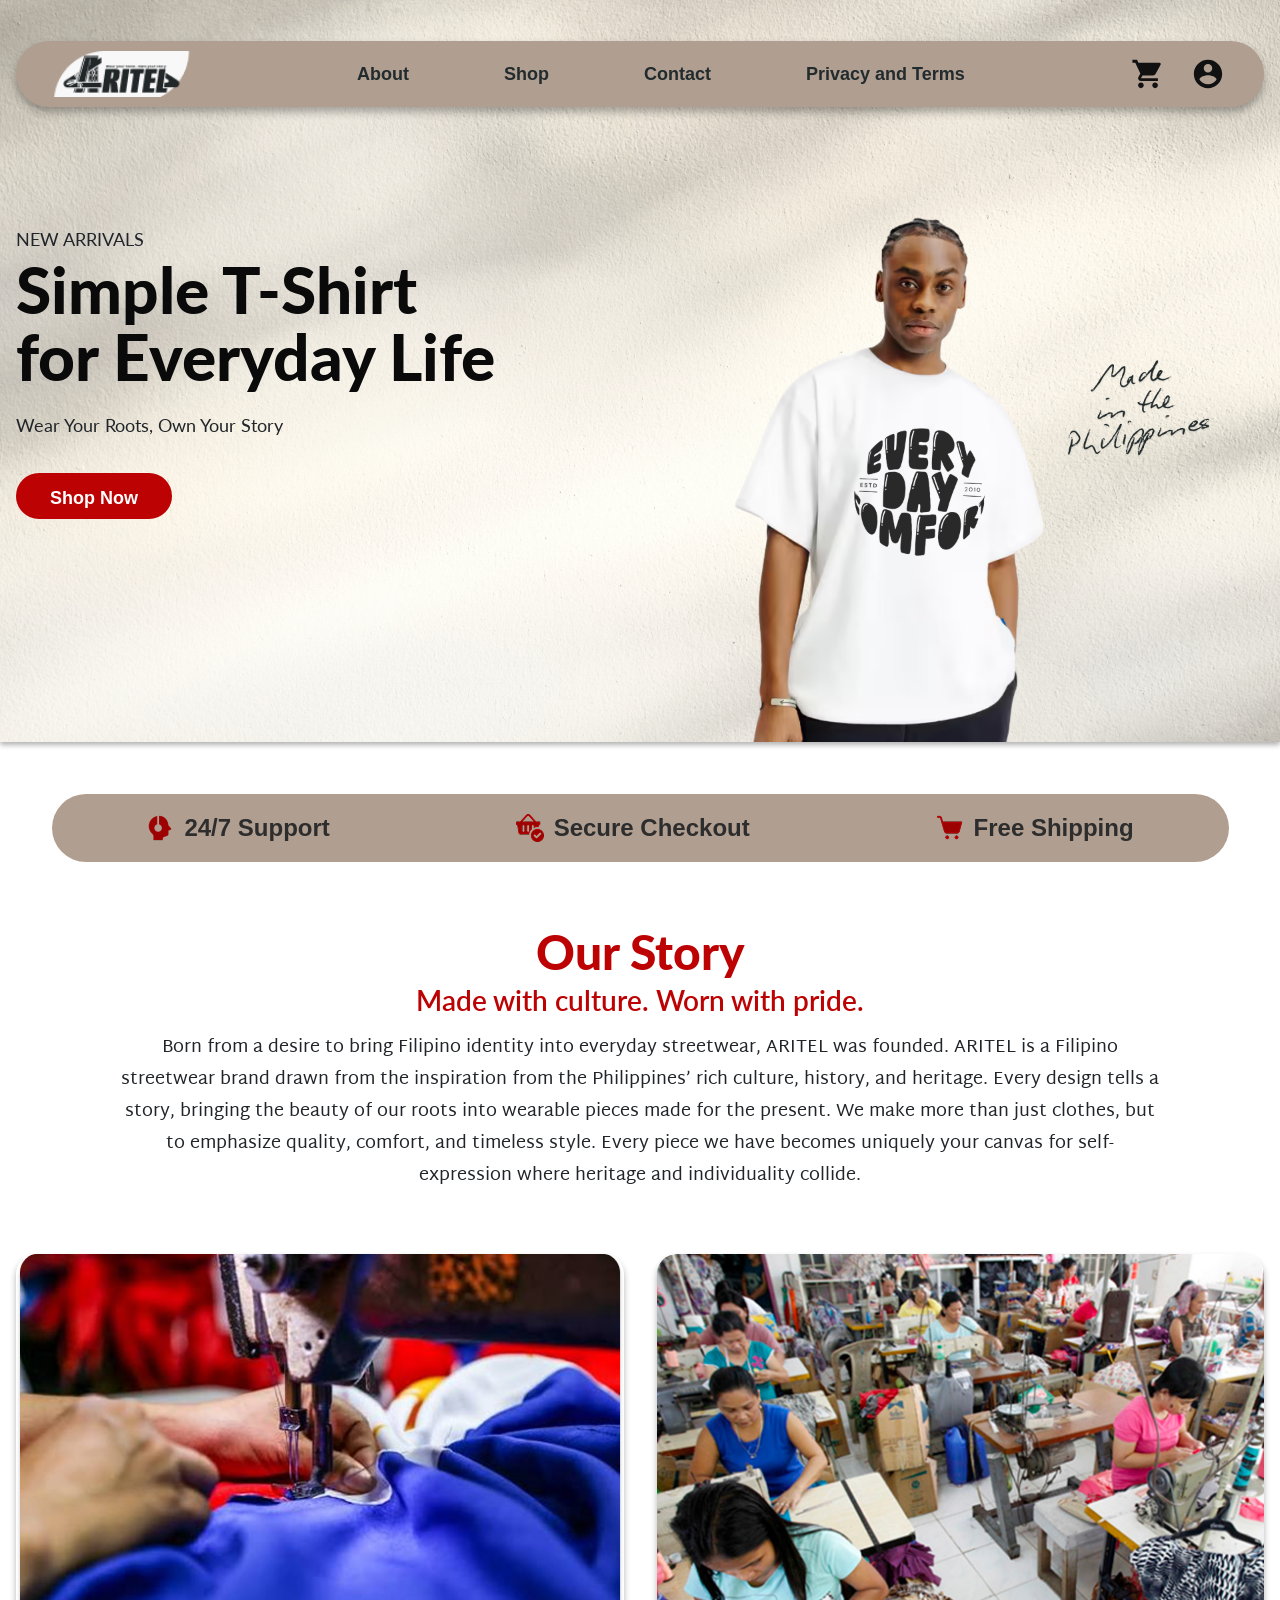
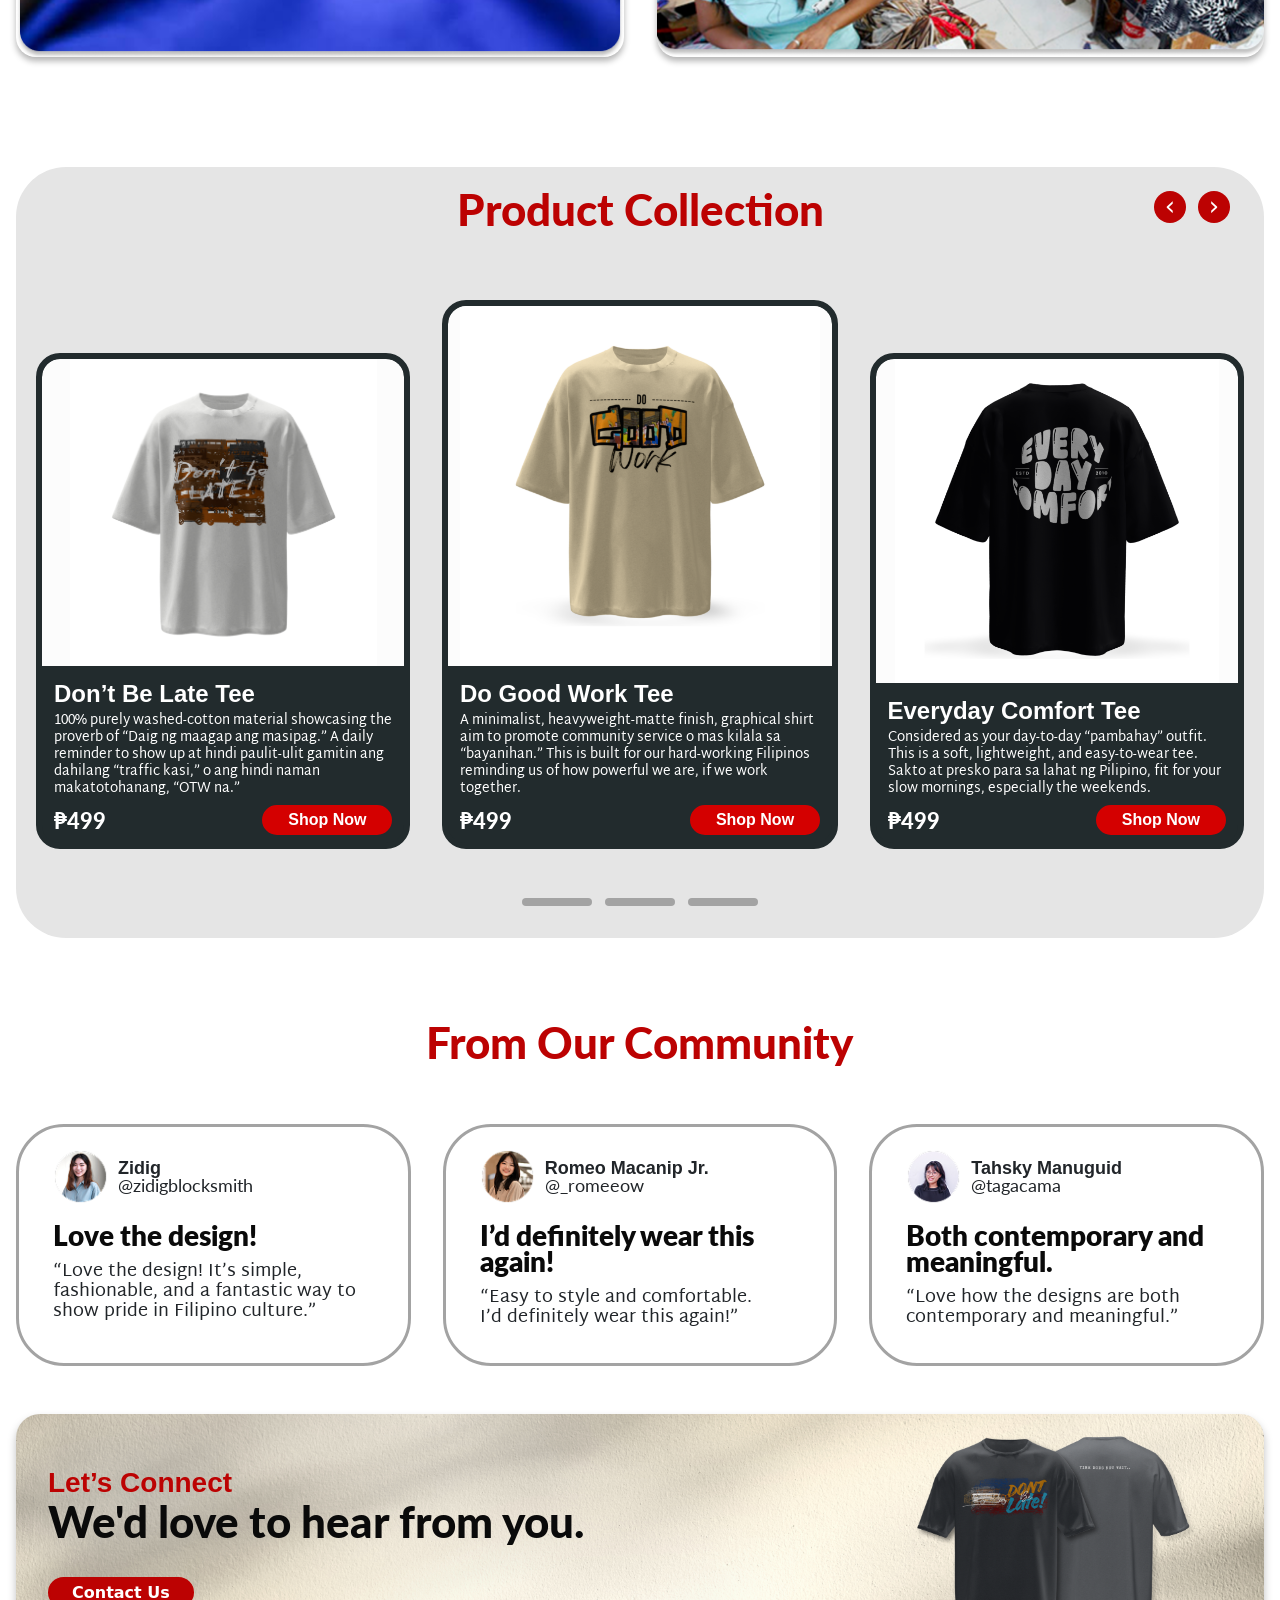
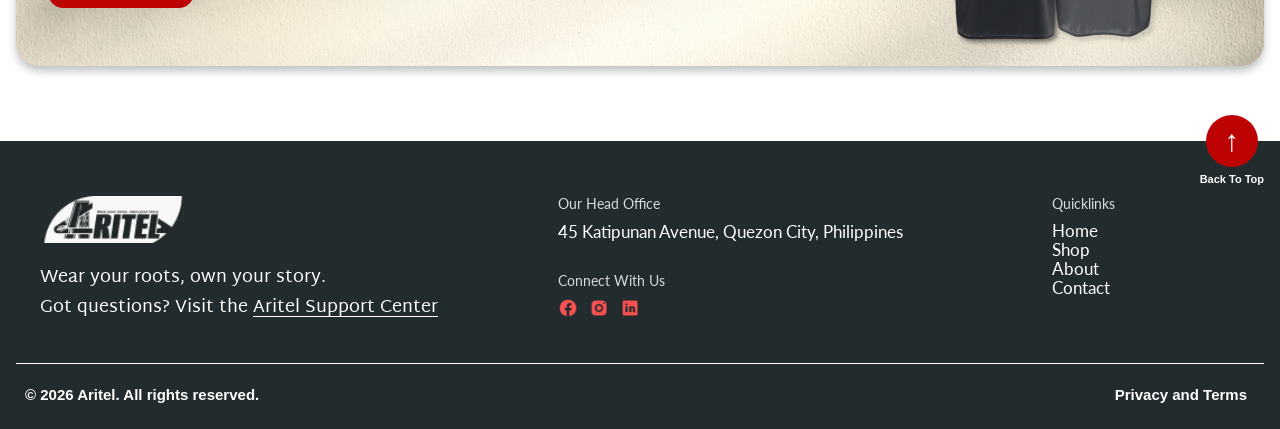
==== commit 3bc62e48: "Fix image source paths in index.html" ====
--- a/index.html
+++ b/index.html
@@ -68,8 +68,8 @@
         We make more than just clothes, but to emphasize quality, comfort, and timeless style.
         Every piece we have becomes uniquely your canvas for self-expression where heritage and individuality collide.
       </p>
-      <img class="story-img" src="images/home/story-1.jpg" alt="Close-up of a sewing machine stitching blue and red fabric" width="548" height="364" loading="lazy">
-      <img class="story-img" src="images/home/story-2.png" alt="Seamstresses working at sewing tables in a busy garment workshop" width="1154" height="678" loading="lazy">
+      <img class="story-img" src="images/home/mananahi (1).png" alt="Close-up of a sewing machine stitching blue and red fabric" width="548" height="364" loading="lazy">
+      <img class="story-img" src="images/home/mananahi (2).png" alt="Seamstresses working at sewing tables in a busy garment workshop" width="1154" height="678" loading="lazy">
     </section>
 
     <!-- PRODUCT COLLECTION -->
